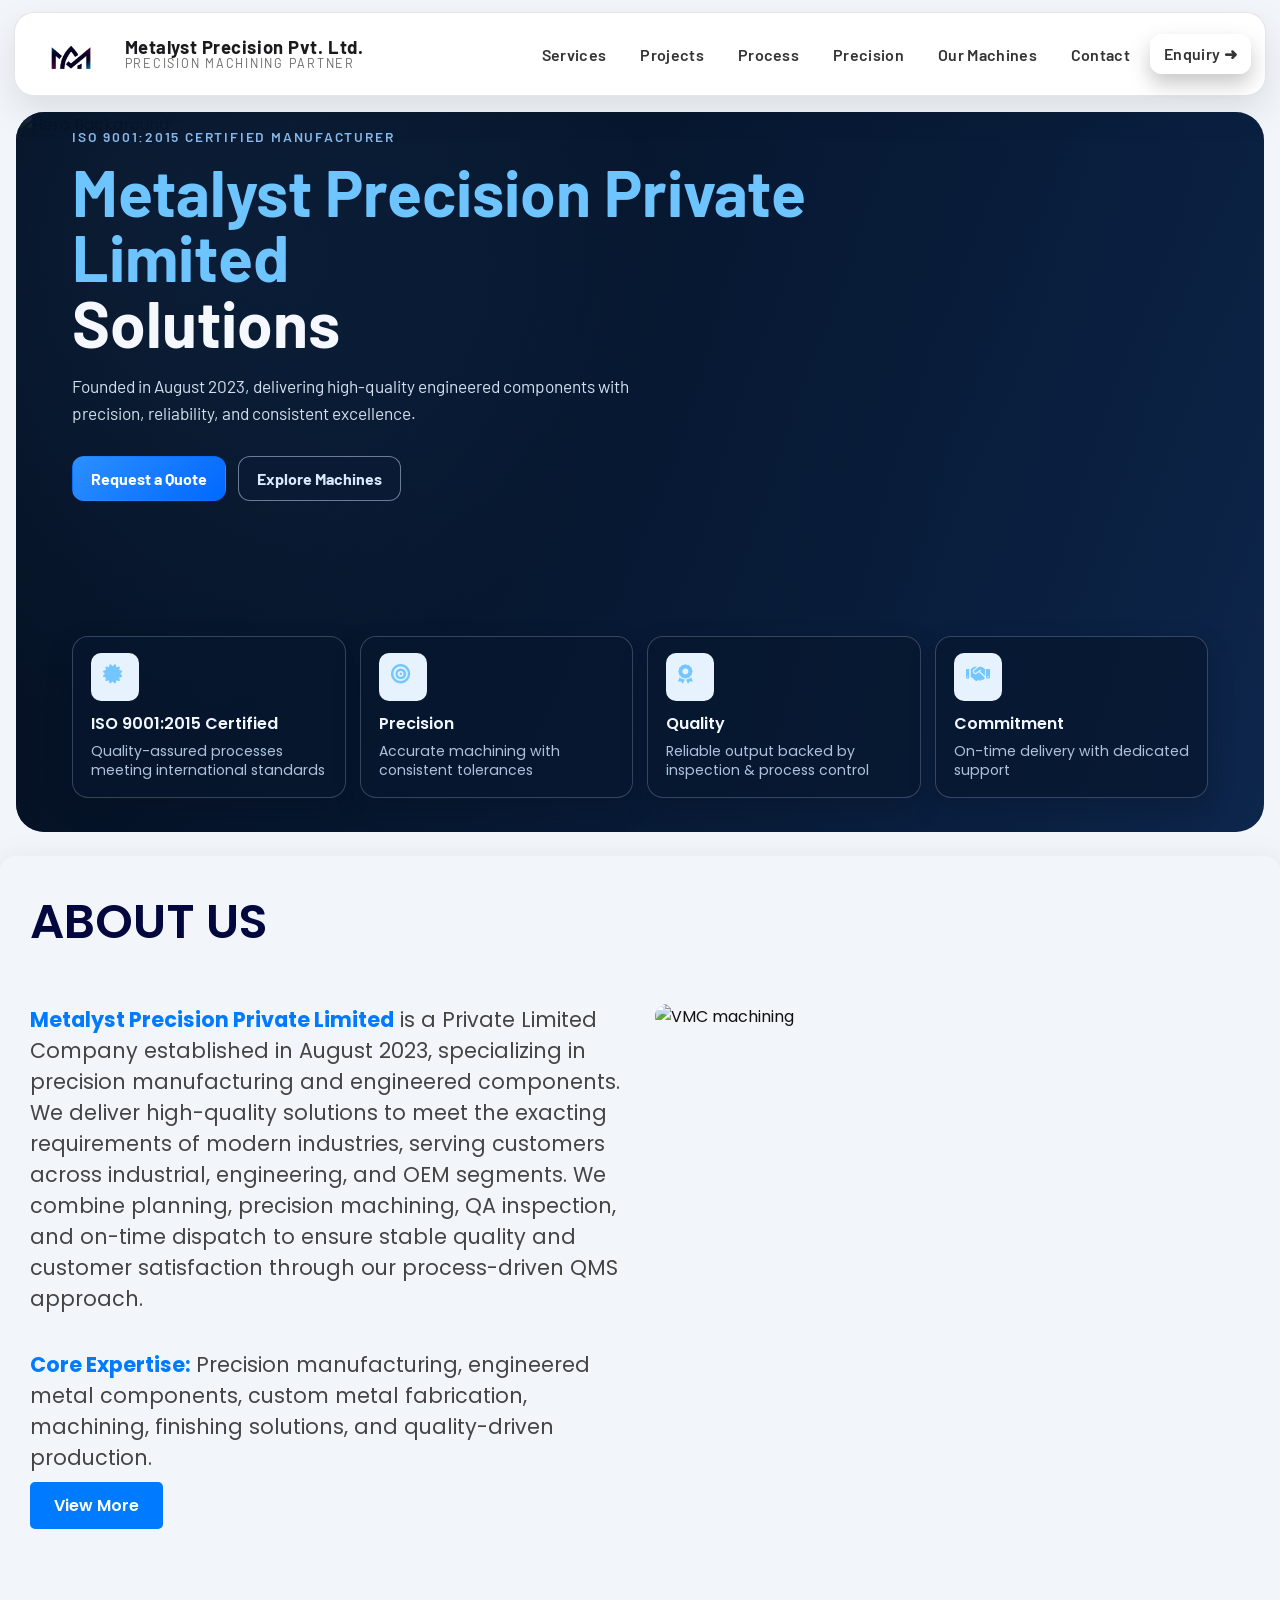
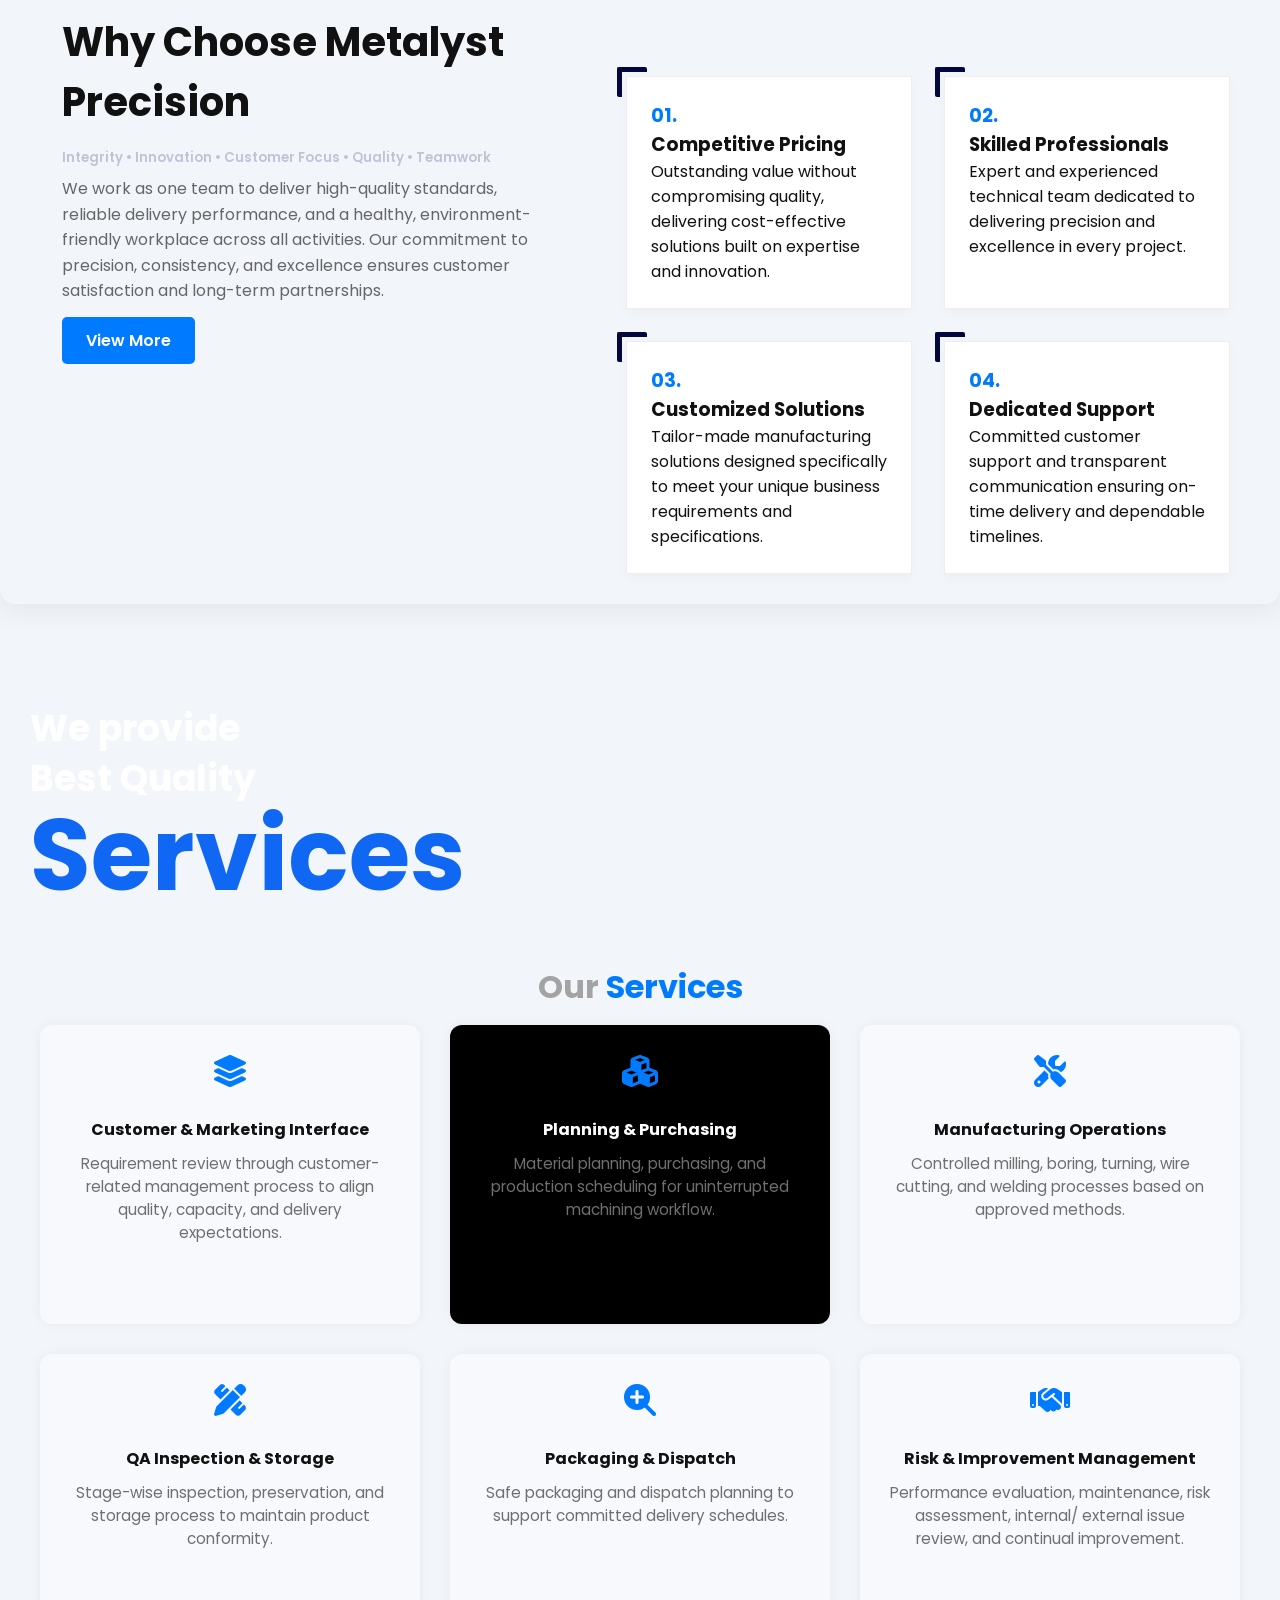
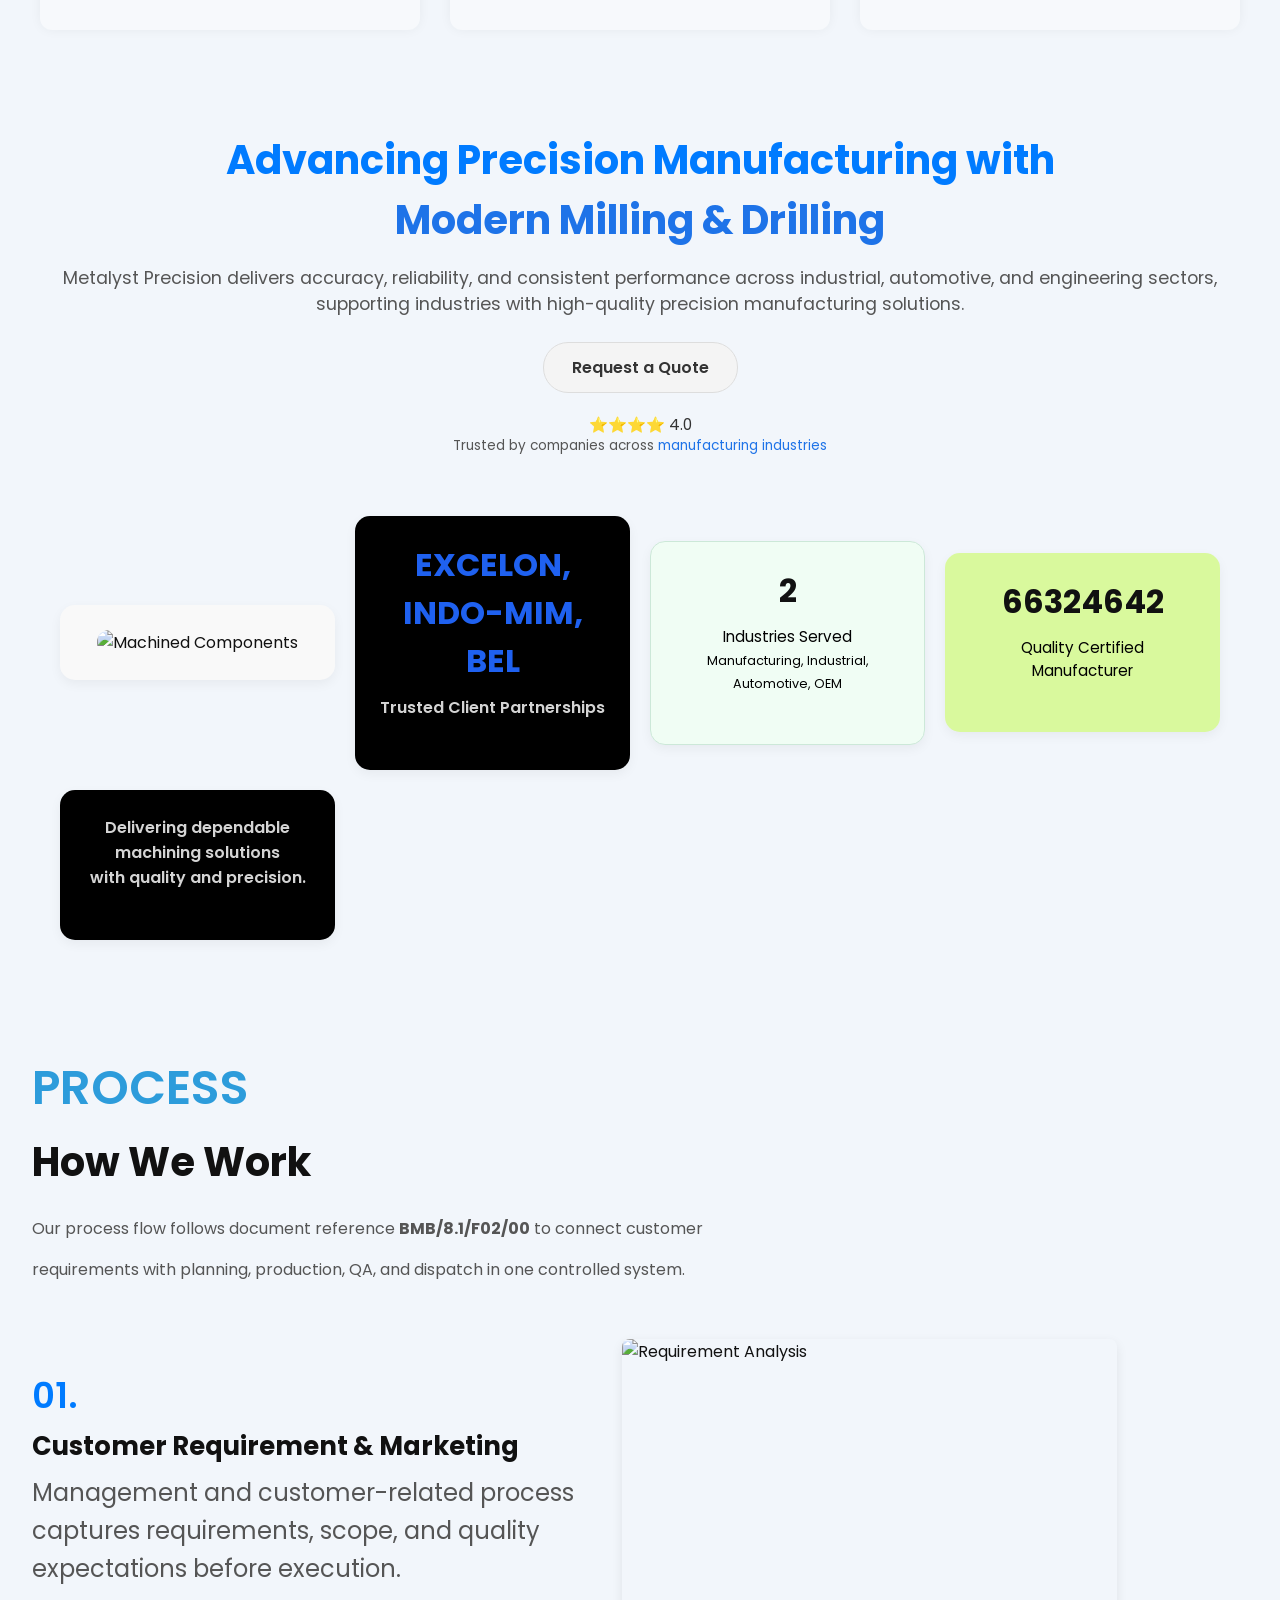
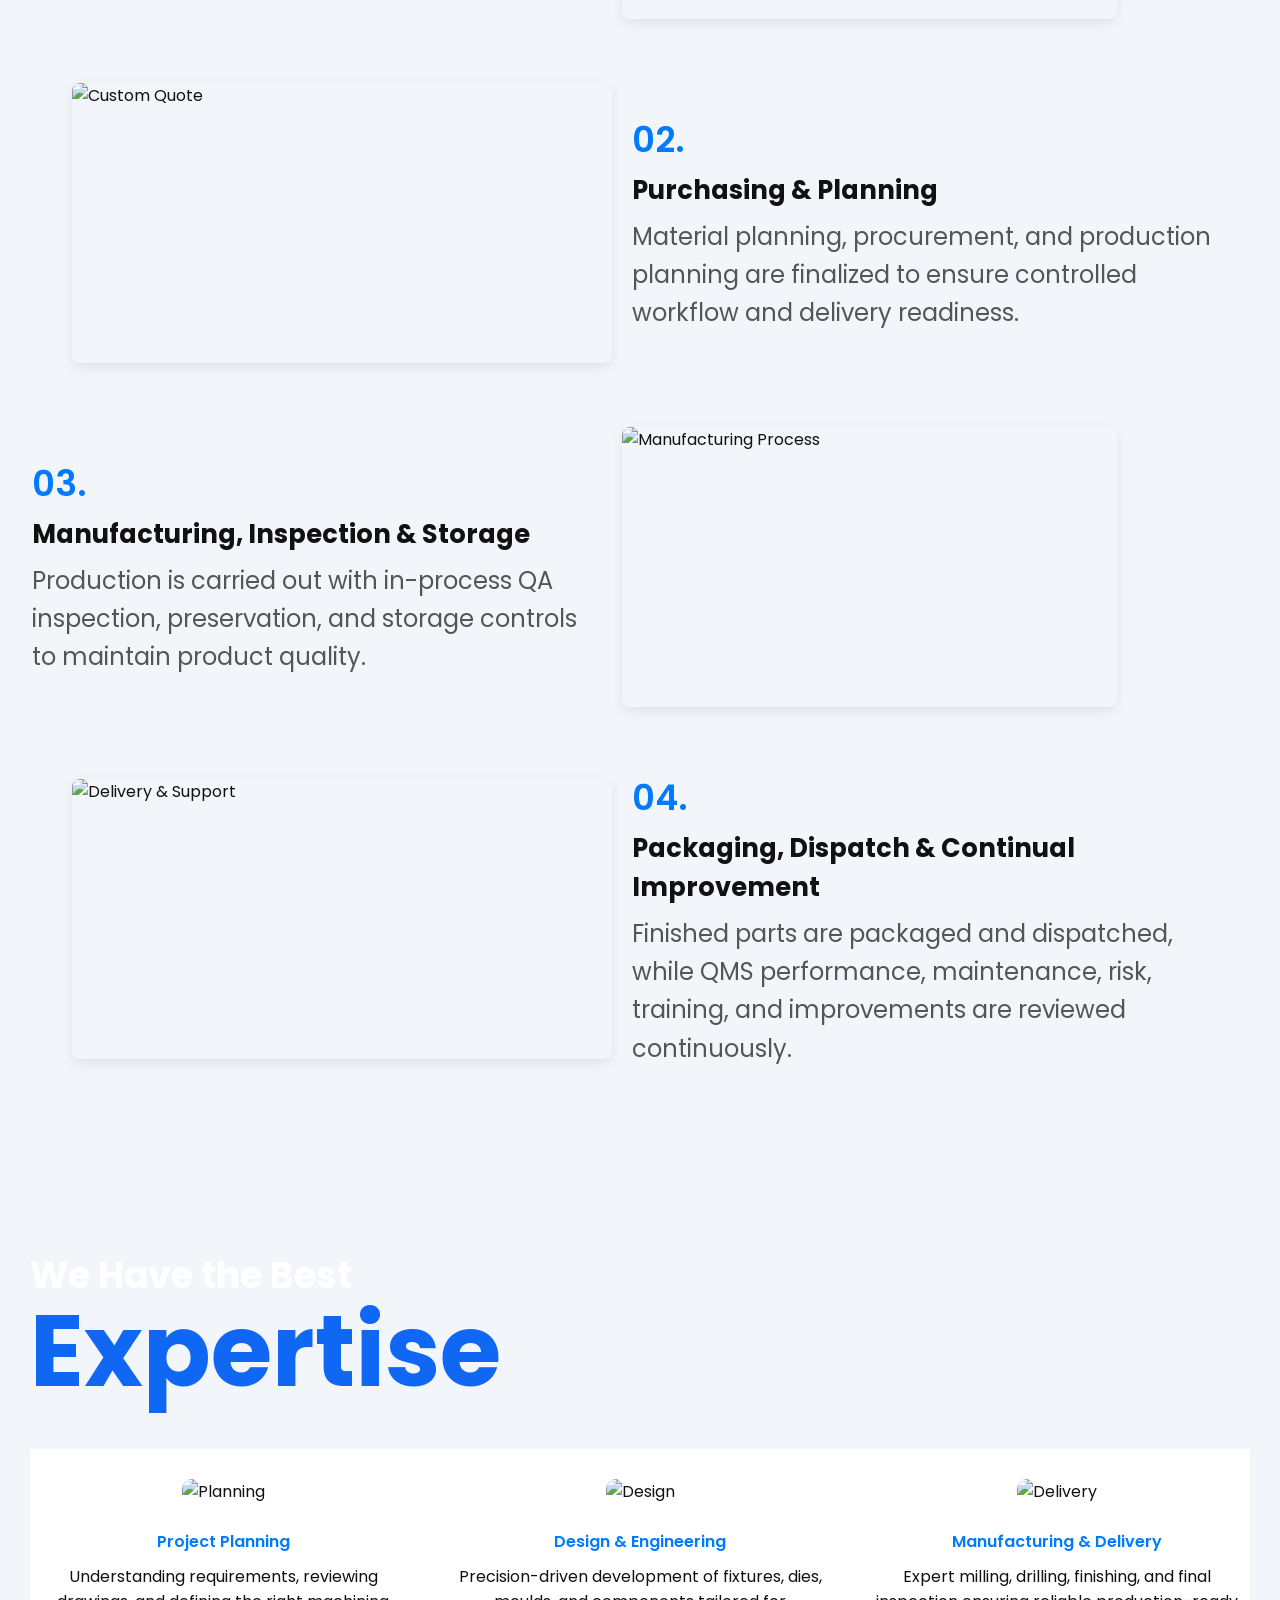
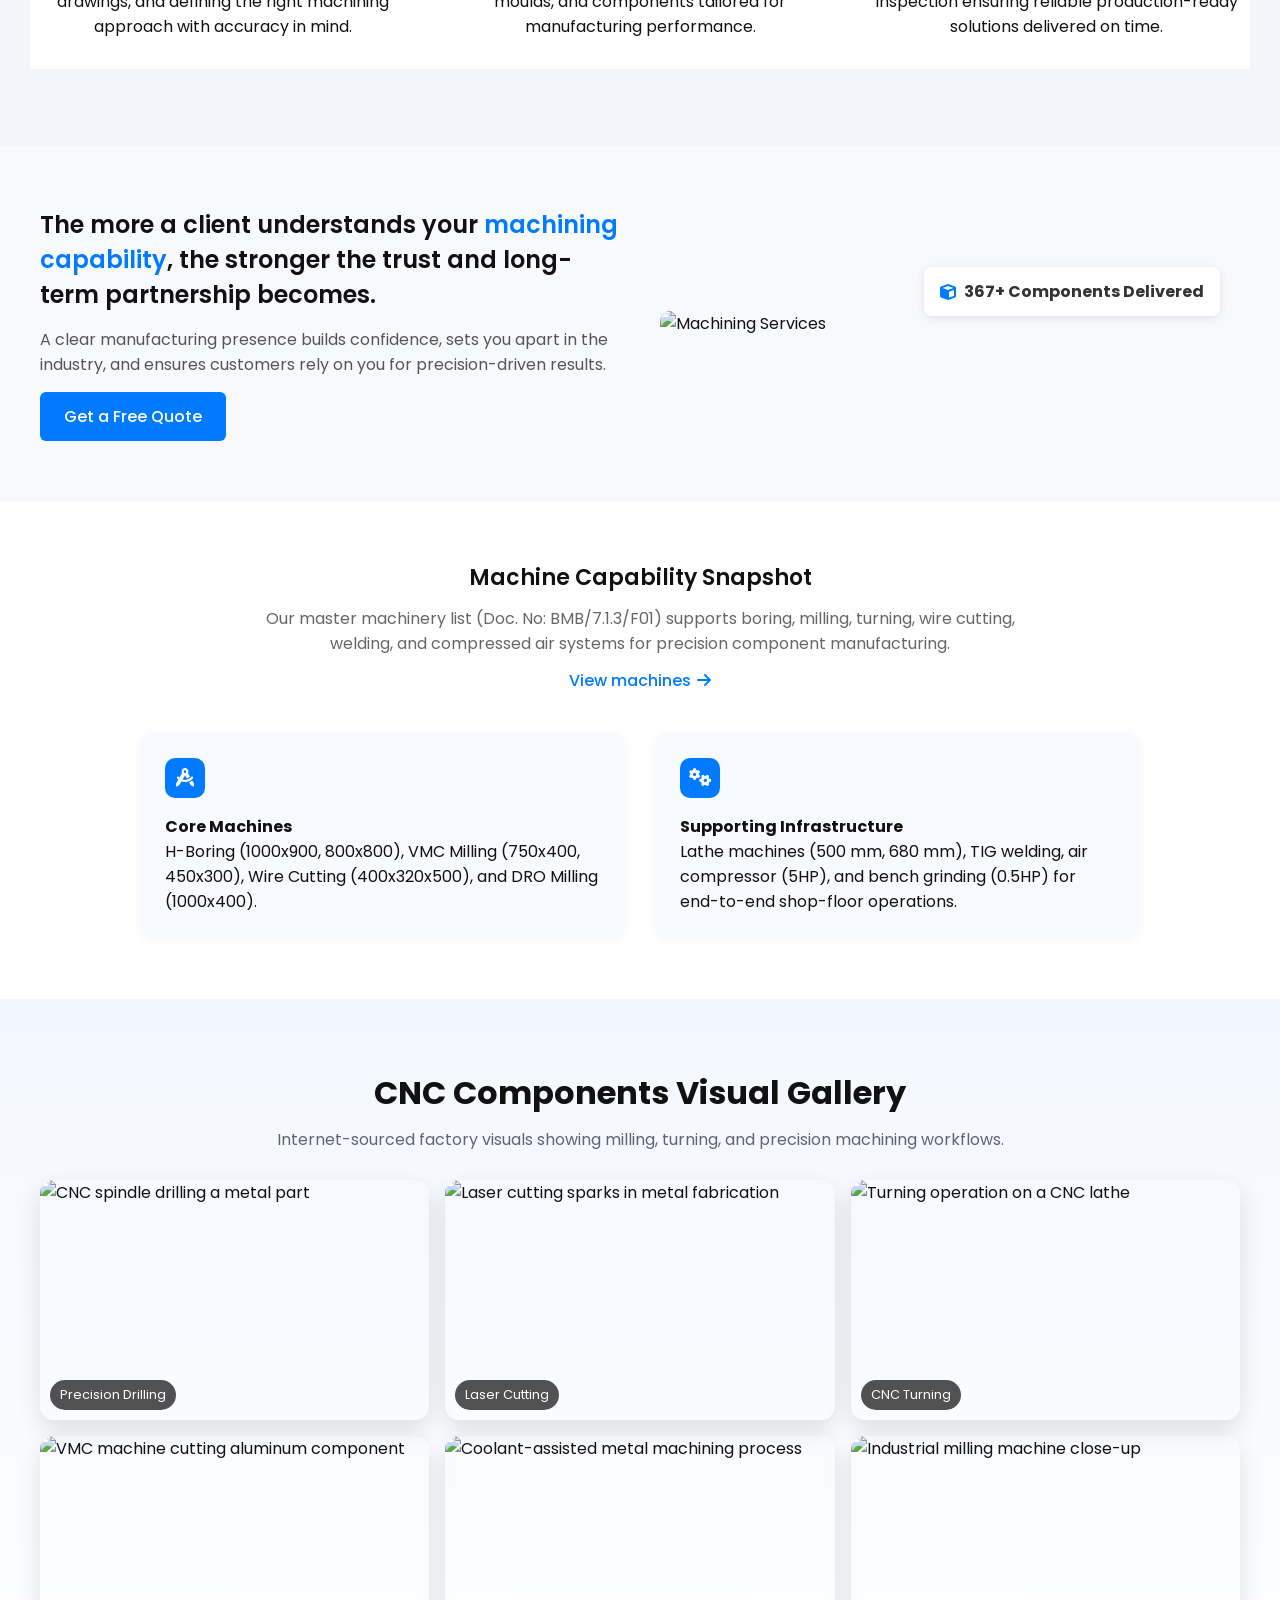
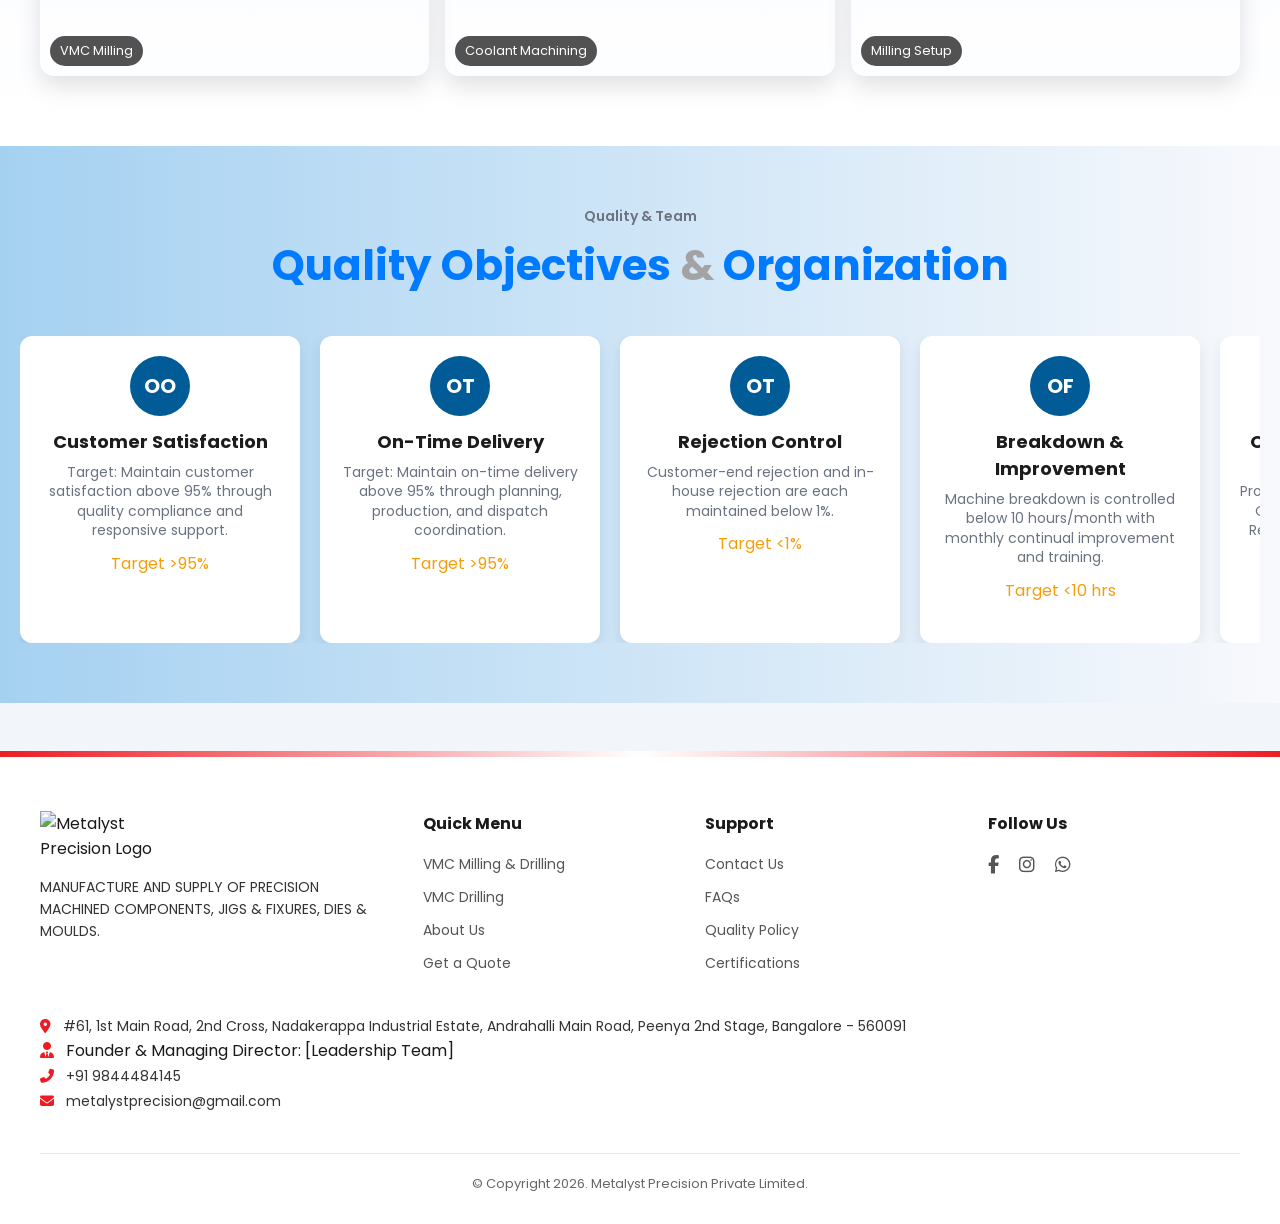
==== index.html @ 4f57fc8d "modify the pecision" ====
<!doctype html>
<html lang="en">
  <head>
    <meta charset="UTF-8" />
    <meta name="viewport" content="width=device-width, initial-scale=1.0" />
    <title>Metalyst Precision Private Limited</title>
    <link rel="icon" href="img/logo.png" />

    <link rel="stylesheet" href="style.css" />
    <link
      href="https://fonts.googleapis.com/css2?family=Inter:wght@400;600;700&display=swap"
      rel="stylesheet"
    />
    <link
      href="https://fonts.googleapis.com/css2?family=Barlow:wght@400;500;600&display=swap"
      rel="stylesheet"
    />
    <link
      href="https://fonts.googleapis.com/css2?family=Poppins:wght@300;400;500;600;700&display=swap"
      rel="stylesheet"
    />

    <link
      rel="stylesheet"
      href="https://cdnjs.cloudflare.com/ajax/libs/font-awesome/6.5.0/css/all.min.css"
    />

    <style>
      .service-hero-content h2 span.letter,
      .service-hero-content h1 span.letter {
        opacity: 0;
        transform: translateY(-30px);
        animation: fadeInUp 0.6s ease-out forwards;
        display: inline-block;
      }

      @keyframes fadeInUp {
        from {
          opacity: 0;
          transform: translateY(-30px);
        }
        to {
          opacity: 1;
          transform: translateY(0);
        }
      }

      .service-hero {
        background-image: url("https://images.unsplash.com/photo-1711418235334-8895331a6cf9?auto=format&fit=crop&w=1800&q=80");
        background-size: cover;

        object-fit: contain;
        background-position: center;
        padding: 100px 30px;
        padding-bottom: 30px;
        position: relative;
        overflow: hidden;
        color: #ffffff;
        text-align: left;
      }

      .service-hero-content {
        max-width: 700px;
        position: relative;
        z-index: 2;
      }

      .service-hero-content h2 {
        font-size: 36px;
        font-weight: 300;
        line-height: 1.4;
      }

      .service-hero-content h2 span {
        font-weight: 700;
        color: #ffffff;
      }

      .bg-text {
        font-size: 100px;
        font-weight: 700;
        margin: 0;
        line-height: 1;
        bottom: 30px;
        left: 30px;
        color: #0f67f4;
      }
      @media (max-width: 446px) {
        .service-hero-content h2 {
          font-size: 28px;
        }
        .bg-text {
          font-size: 60px;
        }
      }

      /* Service Section */
      .services {
        padding: 20px 0;
        text-align: center;
        font-family: "Poppins", Arial, sans-serif;
      }

      .section-title {
        font-size: 42px;
        margin-bottom: 40px;
      }

      .section-title span {
        color: #007bff;
      }

      .service-grid {
        display: flex;
        flex-wrap: wrap;
        gap: 30px;
        justify-content: center;
      }

      .service-box {
        background: #f7f9fc;
        padding: 30px;
        border-radius: 12px;
        box-shadow: 0 0 12px rgba(0, 0, 0, 0.05);
        flex: 1 1 280px;
        transition: 0.3s;
        cursor: pointer;
      }

      .service-box i {
        color: #007bff;
        margin-bottom: 15px;
      }

      .service-box h4 {
        margin: 15px 0 10px;
      }
      .service-box p {
        font-size: 0.95rem;
        color: #6f6f6f;
      }

      .service-box.active,
      .service-box:hover {
        background: black;
        color: #ffffff;
      }
      .service-box:hover p {
        color: #bdbdbd;
      }

      .service-box.active i,
      .service-box:hover i {
        color: #007bff;
      }

      /* Hero Section */
      .hero2 {
        text-align: center;
        padding: 80px 20px;
        max-width: 1200px;
        margin: auto;
        font-family: "poppins", sans-serif;
      }

      .hero2 h1 {
        font-size: 2.5rem;
        font-weight: 700;
        margin-bottom: 15px;
      }

      .hero2 .highlight2 {
        color: #1e73e8;
      }

      .hero2 p {
        font-size: 1.1rem;
        color: #555;
        margin-bottom: 25px;
      }

      /* Buttons */
      .buttons2 {
        display: flex;
        justify-content: center;
        gap: 15px;
        margin-bottom: 20px;
      }

      .btn2 {
        text-decoration: none;
        padding: 12px 28px;
        border-radius: 25px;
        font-size: 1rem;
        font-weight: 600;
        transition: 0.3s;
      }

      .btn2.primary2 {
        background: #1e73e8;
        color: #fff;
      }

      .btn2.primary2:hover {
        background: #125bb5;
      }

      .btn2.secondary2 {
        background: #f4f4f4;
        color: #333;
        border: 1px solid #ddd;
      }

      .btn2.secondary2:hover {
        background: #e6e6e6;
      }

      /* Rating */
      .rating2 {
        margin-top: 10px;
        font-size: 0.95rem;
        color: #333;
      }

      .rating2 p {
        font-size: 0.85rem;
        color: #555;
      }

      .rating2 a {
        color: #1e73e8;
        text-decoration: none;
      }

      /* Stats Section */
      .hero-stats2 {
        margin-top: 60px;
        display: grid;
        grid-template-columns: repeat(auto-fit, minmax(220px, 1fr));
        gap: 20px;
        font-family: "poppins", sans-serif;
        justify-content: center;
        text-align: center;
        align-items: center;
      }

      .stat2 {
        background: #f9f9f9;
        border-radius: 15px;
        padding: 25px;
        text-align: center;
        box-shadow: 0 4px 12px rgba(0, 0, 0, 0.05);
      }

      .stat2 img {
        width: 100%;
        border-radius: 12px;
      }

      .stat2 h2 {
        font-size: 2rem;
        color: #111;
        margin-bottom: 10px;
      }

      .stat2 p {
        font-size: 0.95rem;
        color: #000000;
      }

      /* Color Variations */
      .stat2.blue2 {
        background: #000000;
        color: #ffffff;
        font-size: 2rem;
      }

      .stat2.blue2 p {
        color: #d4d4d4;
        font-size: 1rem;
        font-weight: 600;
      }

      .stat2.blue2 h2 {
        color: #1f61f0;
        font-size: 2rem;
      }

      .stat2.green2 {
        background: #f0fdf4;
        color: #111;
        border: 1px solid #cce8d8;
      }

      .stat2.lightgreen2 {
        background: #d9f99d;
        color: #111;
      }

      .cnc-gallery-section {
        padding: 70px 20px;
        background: linear-gradient(180deg, #f3f7ff 0%, #ffffff 100%);
      }

      .cnc-gallery-wrap {
        max-width: 1200px;
        margin: 0 auto;
      }

      .cnc-gallery-head {
        text-align: center;
        margin-bottom: 28px;
        font-family: "Poppins", sans-serif;
      }

      .cnc-gallery-head h3 {
        font-size: 2rem;
        color: #111;
        margin: 0 0 10px;
      }

      .cnc-gallery-head p {
        margin: 0;
        color: #5f6470;
        font-size: 1rem;
      }

      .cnc-gallery-grid {
        display: grid;
        grid-template-columns: repeat(3, minmax(0, 1fr));
        gap: 16px;
      }

      .cnc-gallery-card {
        margin: 0;
        border-radius: 14px;
        overflow: hidden;
        position: relative;
        box-shadow: 0 10px 24px rgba(0, 0, 0, 0.12);
      }

      .cnc-gallery-card img {
        width: 100%;
        height: 240px;
        display: block;
        object-fit: cover;
        transition: transform 0.45s ease;
      }

      .cnc-gallery-card:hover img {
        transform: scale(1.06);
      }

      .cnc-gallery-tag {
        position: absolute;
        left: 10px;
        bottom: 10px;
        background: rgba(0, 0, 0, 0.68);
        color: #fff;
        border-radius: 999px;
        padding: 6px 10px;
        font-size: 0.8rem;
        font-family: "Poppins", sans-serif;
      }

      @media (max-width: 980px) {
        .cnc-gallery-grid {
          grid-template-columns: repeat(2, minmax(0, 1fr));
        }
      }

      @media (max-width: 560px) {
        .cnc-gallery-grid {
          grid-template-columns: 1fr;
        }

        .cnc-gallery-card img {
          height: 210px;
        }
      }
    </style>
  </head>
  <body>
    <!-- Navbar -->
    <header class="navbar">
      <div class="logo">
        <img src="img/logo-metalyst.png" alt="Metalyst Precision logo" />
        <div class="brand-copy">
          <span class="brand-name">Metalyst Precision Pvt. Ltd.</span>
          <span class="brand-sub">Precision Machining Partner</span>
        </div>
      </div>

      <button class="menu-toggle" aria-label="Toggle menu">
        <i class="fas fa-bars"></i>
      </button>

      <nav class="nav-links">
        <a href="#service">Services</a>
        <a href="#project">Projects</a>
        <a href="#process">Process</a>
        <a href="precision.html">Precision</a>
        <a href="machine.html">Our Machines</a>

        <a href="contact.html">Contact</a>
        <a
          href="https://wa.me/919844484145?text=Hi%20Metalyst%20Precision%20Private%20Limited!%20I%20am%20interested%20in%20your%20precision%20machining%20solutions.%20Please%20share%20more%20details."
          class="btn-yellow"
          >Enquiry ➜</a
        >
      </nav>
    </header>

    <!-- Hero Section -->
    <section class="hero">
      <!-- Hero Background Image -->
      <img
        class="bgimg"
        src="https://images.unsplash.com/photo-1711418235334-8895331a6cf9?auto=format&fit=crop&w=2200&q=80"
        alt="Hero Background"
      />

      <div class="hero-content">
        <div class="hero-left">
          <p class="hero-kicker">ISO 9001:2015 Certified Manufacturer</p>
          <h1>
            <span>Metalyst Precision Private Limited</span><br />Solutions
          </h1>

          <p class="tagline">
            Founded in August 2023, delivering high-quality engineered
            components with precision, reliability, and consistent excellence.
          </p>

          <div class="hero-cta-row">
            <a href="contact.html" class="hero-btn primary">Request a Quote</a>
            <a href="ourmachine.html" class="hero-btn secondary"
              >Explore Machines</a
            >
          </div>
        </div>

        <!-- Hero Machine Image -->
        <div class="hero-image"></div>
      </div>

      <!-- Feature Cards -->
      <div class="herofeatures">
        <!-- Feature 1 -->
        <div class="herofeature-card review">
          <i class="fa-solid fa-certificate icon"></i>
          <p>ISO 9001:2015 Certified</p>
          <small
            >Quality-assured processes meeting international standards</small
          >
        </div>

        <!-- Feature 2 -->
        <div class="herofeature-card battery">
          <i class="fa-solid fa-bullseye icon"></i>
          <p>Precision</p>
          <small>Accurate machining with consistent tolerances</small>
        </div>

        <!-- Feature 3 -->
        <div class="herofeature-card battery">
          <i class="fa-solid fa-award icon"></i>
          <p>Quality</p>
          <small>Reliable output backed by inspection & process control</small>
        </div>

        <!-- Feature 4 -->
        <div class="herofeature-card battery">
          <i class="fa-solid fa-handshake icon"></i>
          <p>Commitment</p>
          <small>On-time delivery with dedicated support</small>
        </div>
      </div>
    </section>

    <section class="about-section" id="about">
      <h1 class="about-animated-text">
        <span>A</span><span>B</span><span>O</span><span>U</span><span>T</span>
        <span>US</span>
      </h1>

      <div class="intro">
        <p>
          <strong>Metalyst Precision Private Limited</strong> is a Private
          Limited Company established in August 2023, specializing in precision
          manufacturing and engineered components. We deliver high-quality
          solutions to meet the exacting requirements of modern industries,
          serving customers across industrial, engineering, and OEM segments. We
          combine planning, precision machining, QA inspection, and on-time
          dispatch to ensure stable quality and customer satisfaction through
          our process-driven QMS approach.
        </p>
        <p style="margin-top: 15px">
          <strong>Core Expertise:</strong> Precision manufacturing, engineered
          metal components, custom metal fabrication, machining, finishing
          solutions, and quality-driven production.
        </p>
        <div>
          <a href="#services" class="btn">View More</a>
        </div>
      </div>

      <div class="about-images">
        <img
          src="https://images.unsplash.com/photo-1740209475472-aa7d280f7452?auto=format&fit=crop&w=1600&q=80"
          alt="VMC machining"
        />
      </div>

      <div class="abtwhy-container">
        <div class="abtleft-content">
          <h2 class="main-title">Why Choose Metalyst Precision</h2>
          <h5 class="subtitle">
            Integrity • Innovation • Customer Focus • Quality • Teamwork
          </h5>
          <p class="description">
            We work as one team to deliver high-quality standards, reliable
            delivery performance, and a healthy, environment-friendly workplace
            across all activities. Our commitment to precision, consistency, and
            excellence ensures customer satisfaction and long-term partnerships.
          </p>
          <a href="#services" class="btn">View More</a>
        </div>

        <div class="abtright-content">
          <div class="abtfeature-box">
            <div class="number">01.</div>
            <h3>Competitive Pricing</h3>
            <p>
              Outstanding value without compromising quality, delivering
              cost-effective solutions built on expertise and innovation.
            </p>
          </div>

          <div class="abtfeature-box">
            <div class="number">02.</div>
            <h3>Skilled Professionals</h3>
            <p>
              Expert and experienced technical team dedicated to delivering
              precision and excellence in every project.
            </p>
          </div>
          <div class="abtfeature-box">
            <div class="number">03.</div>
            <h3>Customized Solutions</h3>
            <p>
              Tailor-made manufacturing solutions designed specifically to meet
              your unique business requirements and specifications.
            </p>
          </div>

          <div class="abtfeature-box">
            <div class="number">04.</div>
            <h3>Dedicated Support</h3>
            <p>
              Committed customer support and transparent communication ensuring
              on-time delivery and dependable timelines.
            </p>
          </div>
        </div>
      </div>
    </section>

    <section class="service-hero" id="services">
      <div class="service-hero-content">
        <h2>We provide <br /><span>Best Quality</span></h2>
        <h1 class="bg-text">Services</h1>
      </div>
    </section>

    <!-- Service Offerings -->
    <section class="services" id="service">
      <div class="service-container">
        <h2 class="section-title">Our <span>Services</span></h2>

        <div class="service-grid">
          <!-- Service 1 -->
          <div class="service-box">
            <i class="fas fa-layer-group fa-2x"></i>
            <h4>Customer & Marketing Interface</h4>
            <p>
              Requirement review through customer-related management process to
              align quality, capacity, and delivery expectations.
            </p>
          </div>

          <!-- Service 2 -->
          <div class="service-box active">
            <i class="fas fa-cubes fa-2x"></i>
            <h4>Planning & Purchasing</h4>
            <p>
              Material planning, purchasing, and production scheduling for
              uninterrupted machining workflow.
            </p>
          </div>

          <!-- Service 3 -->
          <div class="service-box">
            <i class="fas fa-tools fa-2x"></i>
            <h4>Manufacturing Operations</h4>
            <p>
              Controlled milling, boring, turning, wire cutting, and welding
              processes based on approved methods.
            </p>
          </div>

          <!-- Service 4 -->
          <div class="service-box">
            <i class="fas fa-pencil-ruler fa-2x"></i>
            <h4>QA Inspection & Storage</h4>
            <p>
              Stage-wise inspection, preservation, and storage process to
              maintain product conformity.
            </p>
          </div>

          <!-- Service 5 -->
          <div class="service-box">
            <i class="fas fa-search-plus fa-2x"></i>
            <h4>Packaging & Dispatch</h4>
            <p>
              Safe packaging and dispatch planning to support committed delivery
              schedules.
            </p>
          </div>

          <!-- Service 6 -->
          <div class="service-box">
            <i class="fas fa-handshake fa-2x"></i>
            <h4>Risk & Improvement Management</h4>
            <p>
              Performance evaluation, maintenance, risk assessment, internal/
              external issue review, and continual improvement.
            </p>
          </div>
        </div>
      </div>
    </section>

    <section class="hero2" id="project">
      <div class="hero-content2">
        <h1>
          Advancing Precision Manufacturing with <br />
          <span class="highlight2">Modern Milling & Drilling</span>
        </h1>

        <p>
          Metalyst Precision delivers accuracy, reliability, and consistent
          performance across industrial, automotive, and engineering sectors,
          supporting industries with high-quality precision manufacturing
          solutions.
        </p>

        <div class="buttons2">
          <a href="contact.html" class="btn2 secondary2">Request a Quote</a>
        </div>

        <div class="rating2">
          ⭐⭐⭐⭐ <span>4.0</span>
          <p>
            Trusted by companies across
            <a href="#clients">manufacturing industries</a>
          </p>
        </div>
      </div>

      <div class="hero-stats2">
        <!-- Image Stat -->
        <div class="stat2">
          <img
            src="https://images.unsplash.com/photo-1666618090858-fbcee636bd3e?auto=format&fit=crop&w=1600&q=80"
            alt="Machined Components"
          />
        </div>

        <!-- Clients -->
        <div class="stat2 blue2">
          <h2>EXCELON, INDO-MIM, BEL</h2>
          <p>Trusted Client Partnerships</p>
        </div>

        <!-- Industries -->
        <div class="stat2 green2">
          <h2>4+</h2>
          <p>
            Industries Served <br />
            <small>Manufacturing, Industrial, Automotive, OEM</small>
          </p>
        </div>

        <!-- Certifications -->
        <div class="stat2 lightgreen2">
          <h2>ISO 9001:2015</h2>
          <p>Quality Certified Manufacturer</p>
        </div>

        <!-- Statement Box -->
        <div class="stat2 blue2">
          <p>
            Delivering dependable machining solutions <br />
            with quality and precision.
          </p>
        </div>
      </div>
    </section>

    <section class="process-section" id="process">
      <div class="process-container">
        <h5 class="sub-heading">Process</h5>
        <h2 class="main-heading">How We Work</h2>
        <p class="process-intro">
          Our process flow follows document reference
          <strong>BMB/8.1/F02/00</strong> to connect customer requirements with
          planning, production, QA, and dispatch in one controlled system.
        </p>

        <div class="timeline">
          <!-- Step 1 -->
          <div class="timeline-block-left">
            <div class="timeline-content">
              <span class="step-number">01.</span>
              <h3>Customer Requirement & Marketing</h3>
              <p>
                Management and customer-related process captures requirements,
                scope, and quality expectations before execution.
              </p>
            </div>
            <div class="timeline-img">
              <img
                src="https://images.unsplash.com/photo-1598302936625-6075fbd98dd7?auto=format&fit=crop&w=1400&q=80"
                alt="Requirement Analysis"
              />
            </div>
          </div>

          <!-- Step 2 -->
          <div class="timeline-block">
            <div class="timeline-content">
              <span class="step-number">02.</span>
              <h3>Purchasing & Planning</h3>
              <p>
                Material planning, procurement, and production planning are
                finalized to ensure controlled workflow and delivery readiness.
              </p>
            </div>
            <div class="timeline-img">
              <img
                src="https://images.unsplash.com/photo-1669154772564-71034c803b53?auto=format&fit=crop&w=1400&q=80"
                alt="Custom Quote"
              />
            </div>
          </div>

          <!-- Step 3 -->
          <div class="timeline-block-left">
            <div class="timeline-content">
              <span class="step-number">03.</span>
              <h3>Manufacturing, Inspection & Storage</h3>
              <p>
                Production is carried out with in-process QA inspection,
                preservation, and storage controls to maintain product quality.
              </p>
            </div>
            <div class="timeline-img">
              <img
                src="https://images.unsplash.com/photo-1652888510609-ed2d2ad64d6b?auto=format&fit=crop&w=1400&q=80"
                alt="Manufacturing Process"
              />
            </div>
          </div>

          <!-- Step 4 -->
          <div class="timeline-block">
            <div class="timeline-content">
              <span class="step-number">04.</span>
              <h3>Packaging, Dispatch & Continual Improvement</h3>
              <p>
                Finished parts are packaged and dispatched, while QMS
                performance, maintenance, risk, training, and improvements are
                reviewed continuously.
              </p>
            </div>
            <div class="timeline-img">
              <img
                src="https://images.unsplash.com/photo-1682332215908-aa44cdaad6ca?auto=format&fit=crop&w=1400&q=80"
                alt="Delivery & Support"
              />
            </div>
          </div>
        </div>
      </div>
    </section>

    <section class="service-hero" id="services">
      <div class="service-hero-content">
        <h2><br /><span>We Have the Best</span></h2>
        <h1 class="bg-text">Expertise</h1>
      </div>

      <section class="expertise">
        <div class="expert-container">
          <div class="expertise-grid">
            <!-- Box 1 -->
            <div class="expert-box">
              <img
                src="https://images.unsplash.com/photo-1734888369502-3e01d4c0a46e?auto=format&fit=crop&w=1400&q=80"
                alt="Planning"
              />
              <h4>Project Planning</h4>
              <p>
                Understanding requirements, reviewing drawings, and defining the
                right machining approach with accuracy in mind.
              </p>
            </div>

            <!-- Box 2 -->
            <div class="expert-box">
              <img
                src="https://images.unsplash.com/photo-1648815546030-6a5792d4fa38?auto=format&fit=crop&w=1400&q=80"
                alt="Design"
              />
              <h4>Design & Engineering</h4>
              <p>
                Precision-driven development of fixtures, dies, moulds, and
                components tailored for manufacturing performance.
              </p>
            </div>

            <!-- Box 3 -->
            <div class="expert-box">
              <img
                src="https://images.unsplash.com/photo-1687957500545-3ab8c773e7bf?auto=format&fit=crop&w=1400&q=80"
                alt="Delivery"
              />
              <h4>Manufacturing & Delivery</h4>
              <p>
                Expert milling, drilling, finishing, and final inspection
                ensuring reliable production-ready solutions delivered on time.
              </p>
            </div>
          </div>
        </div>
      </section>
    </section>

    <section class="cnc-awareness-section">
      <div class="awareness-container">
        <div class="awareness-text">
          <h2>
            The more a client understands your
            <span class="highlight">machining capability</span>, the stronger
            the trust and long-term partnership becomes.
          </h2>

          <p>
            A clear manufacturing presence builds confidence, sets you apart in
            the industry, and ensures customers rely on you for precision-driven
            results.
          </p>

          <a
            href="https://wa.me/919844484145?text=Hello%20Metalyst%20Precision%20Private%20Limited%2C%20I%20am%20interested%20in%20your%20machining%20services."
            class="btn-primary"
          >
            Get a Free Quote
          </a>
        </div>

        <div class="awareness-image">
          <img
            src="https://images.unsplash.com/photo-1648815546048-6da4f0083a6d?auto=format&fit=crop&w=1400&q=80"
            alt="Machining Services"
          />

          <div class="counter-box">
            <i class="fas fa-cube"></i>
            <span><strong>367+</strong> Components Delivered</span>
          </div>
        </div>
      </div>
    </section>

    <section class="cnc-services-section">
      <div class="services-header">
        <h3>Machine Capability Snapshot</h3>

        <p>
          Our master machinery list (Doc. No: BMB/7.1.3/F01) supports boring,
          milling, turning, wire cutting, welding, and compressed air systems
          for precision component manufacturing.
        </p>

        <a href="ourmachine.html" class="learn-more">
          View machines <i class="fas fa-arrow-right"></i>
        </a>
      </div>

      <div class="services-grid">
        <!-- Card 1 -->
        <div class="service-card">
          <div class="icon-box"><i class="fas fa-drafting-compass"></i></div>
          <h4>Core Machines</h4>
          <p>
            H-Boring (1000x900, 800x800), VMC Milling (750x400, 450x300), Wire
            Cutting (400x320x500), and DRO Milling (1000x400).
          </p>
        </div>

        <!-- Card 2 -->
        <div class="service-card">
          <div class="icon-box"><i class="fas fa-cogs"></i></div>
          <h4>Supporting Infrastructure</h4>
          <p>
            Lathe machines (500 mm, 680 mm), TIG welding, air compressor (5HP),
            and bench grinding (0.5HP) for end-to-end shop-floor operations.
          </p>
        </div>
      </div>
    </section>

    <section class="cnc-gallery-section" id="cnc-gallery">
      <div class="cnc-gallery-wrap">
        <div class="cnc-gallery-head">
          <h3>CNC Components Visual Gallery</h3>
          <p>
            Internet-sourced factory visuals showing milling, turning, and
            precision machining workflows.
          </p>
        </div>

        <div class="cnc-gallery-grid">
          <figure class="cnc-gallery-card">
            <img
              src="https://images.unsplash.com/photo-1713371398485-7bde1bde9def?auto=format&fit=crop&w=1200&q=80"
              alt="CNC spindle drilling a metal part"
              loading="lazy"
            />
            <figcaption class="cnc-gallery-tag">Precision Drilling</figcaption>
          </figure>

          <figure class="cnc-gallery-card">
            <img
              src="https://images.unsplash.com/photo-1711418235334-8895331a6cf9?auto=format&fit=crop&w=1200&q=80"
              alt="Laser cutting sparks in metal fabrication"
              loading="lazy"
            />
            <figcaption class="cnc-gallery-tag">Laser Cutting</figcaption>
          </figure>

          <figure class="cnc-gallery-card">
            <img
              src="https://images.unsplash.com/photo-1666618090858-fbcee636bd3e?auto=format&fit=crop&w=1200&q=80"
              alt="Turning operation on a CNC lathe"
              loading="lazy"
            />
            <figcaption class="cnc-gallery-tag">CNC Turning</figcaption>
          </figure>

          <figure class="cnc-gallery-card">
            <img
              src="https://images.unsplash.com/photo-1740209475472-aa7d280f7452?auto=format&fit=crop&w=1200&q=80"
              alt="VMC machine cutting aluminum component"
              loading="lazy"
            />
            <figcaption class="cnc-gallery-tag">VMC Milling</figcaption>
          </figure>

          <figure class="cnc-gallery-card">
            <img
              src="https://images.unsplash.com/photo-1652888510609-ed2d2ad64d6b?auto=format&fit=crop&w=1200&q=80"
              alt="Coolant-assisted metal machining process"
              loading="lazy"
            />
            <figcaption class="cnc-gallery-tag">Coolant Machining</figcaption>
          </figure>

          <figure class="cnc-gallery-card">
            <img
              src="https://images.unsplash.com/photo-1648897884576-a709a346491f?auto=format&fit=crop&w=1200&q=80"
              alt="Industrial milling machine close-up"
              loading="lazy"
            />
            <figcaption class="cnc-gallery-tag">Milling Setup</figcaption>
          </figure>
        </div>
      </div>
    </section>

    <section class="testimonial-section">
      <p class="section-label">Quality & Team</p>
      <h2 class="section-title">
        <span class="highlight-blue">Quality Objectives</span> &
        <span class="highlight-blue">Organization</span>
      </h2>

      <div class="testimonial-slider">
        <div class="testimonial-track">
          <div class="testimonial-card">
            <div class="avatar" data-name="Objective One"></div>
            <h4>Customer Satisfaction</h4>
            <p>
              Target: Maintain customer satisfaction above 95% through quality
              compliance and responsive support.
            </p>
            <div class="stars">Target >95%</div>
          </div>

          <div class="testimonial-card">
            <div class="avatar" data-name="Objective Two"></div>
            <h4>On-Time Delivery</h4>
            <p>
              Target: Maintain on-time delivery above 95% through planning,
              production, and dispatch coordination.
            </p>
            <div class="stars">Target >95%</div>
          </div>

          <div class="testimonial-card">
            <div class="avatar" data-name="Objective Three"></div>
            <h4>Rejection Control</h4>
            <p>
              Customer-end rejection and in-house rejection are each maintained
              below 1%.
            </p>
            <div class="stars">Target &lt;1%</div>
          </div>

          <div class="testimonial-card">
            <div class="avatar" data-name="Objective Four"></div>
            <h4>Breakdown & Improvement</h4>
            <p>
              Machine breakdown is controlled below 10 hours/month with monthly
              continual improvement and training.
            </p>
            <div class="stars">Target &lt;10 hrs</div>
          </div>

          <div class="testimonial-card">
            <div class="avatar" data-name="Org Structure"></div>
            <h4>Organization Structure</h4>
            <p>
              Proprietor: Mr. Sunil Sandeep. Production Manager: Mr. Siddaraju.
              Quality Incharge: Mr. Girinatha Reddy. HR/Admin/Accounts: Ms.
              Siddaraju. Team includes operators and helpers.
            </p>
            <div class="stars">Doc: BMB/5.3/ORG/F01</div>
          </div>

          <!-- Duplicate cards for loop -->

          <div class="testimonial-card">
            <div class="avatar" data-name="Quality Policy"></div>
            <h4>Quality Policy</h4>
            <p>
              We are committed to ultimate customer satisfaction by
              manufacturing and supplying machined components with high quality
              standards and on-time delivery.
            </p>
            <div class="stars">BMB/5.2/F01/00</div>
          </div>

          <div class="testimonial-card">
            <div class="avatar" data-name="Safe Workplace"></div>
            <h4>Team Work Environment</h4>
            <p>
              We provide an environment-friendly and healthy work atmosphere in
              all activities and operate as one team.
            </p>
            <div class="stars">Policy Commitment</div>
          </div>

          <div class="testimonial-card">
            <div class="avatar" data-name="Objective Six"></div>
            <h4>Monthly Implementation</h4>
            <p>
              Continual improvements are implemented monthly once, and training
              is provided monthly once.
            </p>
            <div class="stars">BMB/6.2/F01/00</div>
          </div>

          <div class="testimonial-card">
            <div class="avatar" data-name="Process Control"></div>
            <h4>QMS Process Control</h4>
            <p>
              Performance evaluation, risk management, and maintenance are
              integrated with production, QA, and dispatch processes.
            </p>
            <div class="stars">BMB/8.1/F02/00</div>
          </div>

          <div class="testimonial-card">
            <div class="avatar" data-name="New Product"></div>
            <h4>Development Readiness</h4>
            <p>
              New product development is supported through internal and external
              issue review, risk assessment, and resource training.
            </p>
            <div class="stars">Continuous Development</div>
          </div>

          <!-- Duplicate for smooth scroll -->
          <div class="testimonial-card">
            <div class="avatar" data-name="Authorized Docs"></div>
            <h4>Documented & Approved</h4>
            <p>
              All quality policy, objectives, process flow, and organization
              details are controlled and authorized through documented QMS
              references.
            </p>
            <div class="stars">ISO Aligned</div>
          </div>

          <div class="testimonial-card">
            <div class="avatar" data-name="Customer First"></div>
            <h4>Customer First Approach</h4>
            <p>
              Every process step is aligned to customer requirements and
              customer satisfaction from enquiry to final dispatch.
            </p>
            <div class="stars">Core Commitment</div>
          </div>
        </div>
      </div>
    </section>

    <!-- footer -->
    <footer class="footer">
      <div class="footer-container">
        <!-- Left Column -->
        <div class="footer-brand">
          <img src="img/logo.png" alt="Metalyst Precision Logo" class="logo" />
          <p>
            MANUFACTURE AND SUPPLY OF PRECISION MACHINED COMPONENTS, JIGS &
            FIXURES, DIES & MOULDS.
          </p>
        </div>

        <!-- Quick Menu -->
        <div class="footer-links">
          <h4>Quick Menu</h4>
          <ul>
            <li><a href="ourmachine.html">VMC Milling & Drilling</a></li>
            <li><a href="#service">VMC Drilling</a></li>
            <li><a href="index.html">About Us</a></li>
            <li><a href="contact.html">Get a Quote</a></li>
          </ul>
        </div>

        <!-- Support -->
        <div class="footer-links">
          <h4>Support</h4>
          <ul>
            <li><a href="contact.html">Contact Us</a></li>
            <li><a href="contact.html">FAQs</a></li>
            <li><a href="contact.html">Quality Policy</a></li>
            <li><a href="contact.html">Certifications</a></li>
          </ul>
        </div>

        <!-- Social -->
        <div class="footer-social">
          <h4>Follow Us</h4>
          <div class="social-icons">
            <a href="#" title="Facebook" target="_blank" rel="noopener">
              <i class="fab fa-facebook-f"></i>
            </a>
            <a href="#" title="Instagram" target="_blank" rel="noopener">
              <i class="fab fa-instagram"></i>
            </a>
            <a
              href="https://wa.me/919844484145?text=Hello%20Metalyst%20Precision%20Private%20Limited%2C%20I%20am%20interested%20in%20your%20precision%20machining%20solutions."
              target="_blank"
              rel="noopener"
              title="WhatsApp"
            >
              <i class="fab fa-whatsapp"></i>
            </a>
          </div>
        </div>

        <!-- Contact Details -->
        <div class="footer-contact">
          <p>
            <a
              href="https://maps.app.goo.gl/YwzaSE9wYyrj9JaE9?g_st=iw"
              target="_blank"
              rel="noopener"
            >
              <i class="fas fa-map-marker-alt"></i>
              #61, 1st Main Road, 2nd Cross, Nadakerappa Industrial Estate,
              Andrahalli Main Road, Peenya 2nd Stage, Bangalore - 560091
            </a>
          </p>

          <p>
            <i class="fas fa-user-tie"></i> Founder & Managing Director:
            [Leadership Team]
          </p>

          <p>
            <a href="tel:+919844484145">
              <i class="fas fa-phone-alt"></i> +91 9844484145
            </a>
          </p>

          <p>
            <a
              href="https://mail.google.com/mail/?view=cm&fs=1&to=metalystprecision@gmail.com"
              target="_blank"
              rel="noopener"
            >
              <i class="fas fa-envelope"></i> metalystprecision@gmail.com
            </a>
          </p>
        </div>
      </div>

      <div class="footer-bottom">
        <p>© Copyright 2026. Metalyst Precision Private Limited.</p>
      </div>
    </footer>

    <script>
      document.addEventListener("DOMContentLoaded", function () {
        const menuToggle = document.querySelector(".menu-toggle");
        const navLinks = document.querySelector(".nav-links");
        if (menuToggle && navLinks) {
          menuToggle.addEventListener("click", function () {
            navLinks.classList.toggle("active");
          });
        }
      });
    </script>

    <script>
      /* Generate initials for avatars */
      document.addEventListener("DOMContentLoaded", () => {
        document.querySelectorAll(".avatar[data-name]").forEach((el) => {
          const name = el.getAttribute("data-name").trim().split(" ");
          const initials =
            name.length > 1
              ? name[0][0] + name[name.length - 1][0]
              : name[0][0];
          el.textContent = initials.toUpperCase();
        });
      });
    </script>

    <script>
      // Hero slide animation disabled - title and content remain static

      // add 'nav-loaded' to body so desktop nav fade-in/stagger runs
      document.addEventListener("DOMContentLoaded", function () {
        // small delay for smoother effect
        setTimeout(function () {
          document.body.classList.add("nav-loaded");
        }, 80);
      });

      // Fade-up animation for trusted section
      document.addEventListener("DOMContentLoaded", function () {
        const trustedSection = document.querySelector(".trusted");
        if (!trustedSection) return;
        trustedSection.style.opacity = 0;
        trustedSection.style.transform = "translateY(32px)";
        const observer = new IntersectionObserver(
          function (entries) {
            if (entries[0].isIntersecting) {
              trustedSection.style.animation =
                "fadeUp 0.8s cubic-bezier(.2,.9,.2,1) forwards";
              trustedSection.style.animationDelay = "0.2s";
              observer.disconnect();
            }
          },
          { threshold: 0.3 },
        );
        observer.observe(trustedSection);
      });

      // Fade-up animation for hero2 section
      document.addEventListener("DOMContentLoaded", function () {
        const hero2Section = document.querySelector(".hero2");
        if (!hero2Section) return;
        hero2Section.style.opacity = 0;
        hero2Section.style.transform = "translateY(32px)";
        const observer = new IntersectionObserver(
          function (entries) {
            if (entries[0].isIntersecting) {
              hero2Section.style.animation =
                "fadeUp 0.8s cubic-bezier(.2,.9,.2,1) forwards";
              hero2Section.style.animationDelay = "0.2s";
              observer.disconnect();
            }
          },
          { threshold: 0.3 },
        );
        observer.observe(hero2Section);
      });

      // Fade-up animation for expertise section
      document.addEventListener("DOMContentLoaded", function () {
        const expertiseSection = document.querySelector(".expertise");
        if (!expertiseSection) return;
        expertiseSection.style.opacity = 0;
        expertiseSection.style.transform = "translateY(32px)";
        const observer = new IntersectionObserver(
          function (entries) {
            if (entries[0].isIntersecting) {
              expertiseSection.style.animation =
                "fadeUp 0.8s cubic-bezier(.2,.9,.2,1) forwards";
              expertiseSection.style.animationDelay = "0.2s";
              observer.disconnect();
            }
          },
          { threshold: 0.3 },
        );
        observer.observe(expertiseSection);
      });

      // Fade-up animation for cnc-awareness-section
      document.addEventListener("DOMContentLoaded", function () {
        const awarenessSection = document.querySelector(
          ".cnc-awareness-section",
        );
        if (!awarenessSection) return;
        awarenessSection.style.opacity = 0;
        awarenessSection.style.transform = "translateY(32px)";
        const observer = new IntersectionObserver(
          function (entries) {
            if (entries[0].isIntersecting) {
              awarenessSection.style.animation =
                "fadeUp 0.8s cubic-bezier(.2,.9,.2,1) forwards";
              awarenessSection.style.animationDelay = "0.2s";
              observer.disconnect();
            }
          },
          { threshold: 0.3 },
        );
        observer.observe(awarenessSection);
      });

      // Fade-up animation for cnc-services-section
      document.addEventListener("DOMContentLoaded", function () {
        const cncServicesSection = document.querySelector(
          ".cnc-services-section",
        );
        if (!cncServicesSection) return;
        cncServicesSection.style.opacity = 0;
        cncServicesSection.style.transform = "translateY(32px)";
        const observer = new IntersectionObserver(
          function (entries) {
            if (entries[0].isIntersecting) {
              cncServicesSection.style.animation =
                "fadeUp 0.8s cubic-bezier(.2,.9,.2,1) forwards";
              cncServicesSection.style.animationDelay = "0.2s";
              observer.disconnect();
            }
          },
          { threshold: 0.3 },
        );
        observer.observe(cncServicesSection);
      });
    </script>

    <!-- heaing -->
    <script>
      document.addEventListener("DOMContentLoaded", function () {
        // Service Hero h2 animation
        const serviceHeroH2 = document.querySelector(
          ".service-hero-content h2",
        );
        if (serviceHeroH2) {
          // Split text into spans if not already done
          if (!serviceHeroH2.querySelector("span.letter")) {
            const html = serviceHeroH2.innerHTML;
            // Split by <br> and animate each line
            serviceHeroH2.innerHTML = "";
            html.split("<br>").forEach((line, lineIdx) => {
              if (lineIdx > 0)
                serviceHeroH2.appendChild(document.createElement("br"));
              line
                .replace(/<[^>]+>/g, "")
                .split("")
                .forEach((char, i) => {
                  const span = document.createElement("span");
                  span.className = "letter";
                  span.textContent = char === " " ? "\u00A0" : char;
                  serviceHeroH2.appendChild(span);
                });
            });
          }
          serviceHeroH2.querySelectorAll("span.letter").forEach((span) => {
            span.style.opacity = 0;
            span.style.transform = "translateY(-30px)";
            span.style.animation = "none";
          });
          const observerH2 = new IntersectionObserver(
            ([entry]) => {
              if (entry.isIntersecting) {
                serviceHeroH2
                  .querySelectorAll("span.letter")
                  .forEach((span, i) => {
                    span.style.animation = "fadeInUp 0.6s ease-out forwards";
                    span.style.animationDelay = i * 0.06 + "s";
                  });
              }
            },
            { threshold: 0.5 },
          );
          observerH2.observe(serviceHeroH2);
        }

        // Service Hero h1 animation
        const serviceHeroH1 = document.querySelector(
          ".service-hero-content h1",
        );
        if (serviceHeroH1) {
          if (!serviceHeroH1.querySelector("span.letter")) {
            const text = serviceHeroH1.textContent;
            serviceHeroH1.innerHTML = "";
            text.split("").forEach((char) => {
              const span = document.createElement("span");
              span.className = "letter";
              span.textContent = char === " " ? "\u00A0" : char;
              serviceHeroH1.appendChild(span);
            });
          }
          serviceHeroH1.querySelectorAll("span.letter").forEach((span) => {
            span.style.opacity = 0;
            span.style.transform = "translateY(-30px)";
            span.style.animation = "none";
          });
          const observerH1 = new IntersectionObserver(
            ([entry]) => {
              if (entry.isIntersecting) {
                serviceHeroH1
                  .querySelectorAll("span.letter")
                  .forEach((span, i) => {
                    span.style.animation = "fadeInUp 0.6s ease-out forwards";
                    span.style.animationDelay = i * 0.06 + "s";
                  });
              }
            },
            { threshold: 0.5 },
          );
          observerH1.observe(serviceHeroH1);
        }
      });

      // Count animation for hero-stats2 numbers
      document.addEventListener("DOMContentLoaded", function () {
        function animateCount(el, target, duration = 1900) {
          let start = 0;
          let startTime = null;
          target = parseInt(target, 10) || 0;
          function step(ts) {
            if (!startTime) startTime = ts;
            const progress = Math.min((ts - startTime) / duration, 1);
            el.textContent = Math.floor(progress * (target - start) + start);
            if (progress < 1) {
              requestAnimationFrame(step);
            } else {
              el.textContent = target;
            }
          }
          requestAnimationFrame(step);
        }

        // Animate all .stat2 h2 numbers when .hero-stats2 enters viewport
        const statsSection = document.querySelector(".hero-stats2");
        if (statsSection) {
          const observer = new IntersectionObserver(
            function (entries) {
              if (entries[0].isIntersecting) {
                statsSection
                  .querySelectorAll(".stat2 h2")
                  .forEach(function (h2) {
                    // extract digits only (handles "1950+" or "1,950+")
                    const target = h2.textContent.replace(/[^0-9]/g, "");
                    if (target) animateCount(h2, target);
                  });
                observer.disconnect();
              }
            },
            { threshold: 0.3 },
          );
          observer.observe(statsSection);
        }
      });
    </script>
  </body>
</html>
---- style.css ----
* {
  margin: 0;
  padding: 0;
  box-sizing: border-box;
}

:root {
  --primary: #1f1f23; /* Card Black */
  --secondary: #3a3a40; /* Card Gray */
  --accent-red: #ed1c24; /* Card Red */
  --accent-red-dark: #c8101a; /* Deep Red */
  --light-bg: #efeff1; /* Light Gray */
  --mid-bg: #d8d8dd; /* Mid Gray */
  --text-dark: #1a1a1d; /* Headings */
  --text-body: #3f3f45; /* Paragraphs */
  --nav-bg: linear-gradient(
    120deg,
    rgba(27, 27, 31, 0.97),
    rgba(53, 53, 58, 0.94)
  );
}

body {
  font-family: "Poppins", sans-serif;
  margin: 0;
  padding: 0;
  background: #f2f6fb;
  color: #333;
  margin-top: 112px;
}
html {
  scroll-behavior: smooth;
}

/* Modern Navbar */
.menu-toggle {
  display: none;
}

.navbar {
  position: fixed;
  top: 12px;
  left: 50%;
  transform: translateX(-50%);
  width: min(1260px, calc(100% - 28px));
  min-height: 84px;
  display: flex;
  align-items: center;
  justify-content: space-between;
  padding: 12px 14px;
  border-radius: 20px;
  border: 1px solid rgba(0, 0, 0, 0.1);
  background: #ffffff;
  -webkit-backdrop-filter: blur(14px);
  backdrop-filter: blur(14px);
  box-shadow: 0 14px 36px rgba(0, 0, 0, 0.1);
  z-index: 1000;
  font-family: "Barlow", sans-serif;
}

.navbar .logo {
  display: flex;
  align-items: center;
  gap: 12px;
  min-width: 0;
}

.logo img {
  height: 56px;
  width: auto;
}

.brand-copy {
  display: flex;
  flex-direction: column;
  line-height: 1.05;
  color: #1a1a1d;
}

.brand-name {
  font-weight: 700;
  font-size: 1.15rem;
  letter-spacing: 0.03em;
}

.brand-sub {
  font-size: 0.78rem;
  letter-spacing: 0.14em;
  color: #666666;
  text-transform: uppercase;
}

.nav-links {
  display: flex;
  align-items: center;
  gap: 6px;
}

.navbar .nav-links a {
  text-decoration: none;
  color: #333333;
  font-weight: 600;
  letter-spacing: 0.02em;
  padding: 10px 14px;
  border-radius: 12px;
  transition:
    background 0.25s ease,
    color 0.25s ease,
    transform 0.25s ease;
}

.navbar .nav-links a:hover {
  background: var(--accent-red);
  color: #ffffff;
  transform: translateY(-1px);
}

.navbar .nav-links a:focus-visible,
.menu-toggle:focus-visible,
.hero-btn:focus-visible {
  outline: 2px solid var(--accent-red);
  outline-offset: 2px;
}

.btn-yellow {
  background: linear-gradient(135deg, #ffffff, #ffffff);
  color: #ffffff;
  padding: 10px 18px;
  border-radius: 12px;
  text-decoration: none;
  font-weight: 700;
  box-shadow: 0 10px 20px rgba(97, 97, 97, 0.35);
}

.btn-yellow:hover {
  background: linear-gradient(135deg, #4a9fff, #0052cc);
  color: #ffffff;
}

/* Hero Section */
.hero {
  position: relative;
  margin: 0 16px 24px;
  min-height: 720px;
  padding: 16px 56px 34px;
  border-radius: 28px;
  overflow: hidden;
  display: flex;
  flex-direction: column;
  justify-content: space-between;
  isolation: isolate;
  background:
    radial-gradient(
      circle at 10% 15%,
      rgba(74, 144, 226, 0.32),
      transparent 40%
    ),
    linear-gradient(115deg, #06162e 0%, #0a2144 54%, #0f2b55 100%);
}

.hero::before {
  content: "";
  position: absolute;
  inset: 0;
  background: linear-gradient(
    105deg,
    rgba(4, 15, 31, 0.78) 0%,
    rgba(4, 15, 31, 0.48) 45%,
    rgba(4, 15, 31, 0.18) 100%
  );
  z-index: -1;
}

.bgimg {
  position: absolute;
  inset: 0;
  width: 100%;
  height: 100%;
  object-fit: contain;
  object-position: center right;
  opacity: 0.36;
  z-index: -2;
  filter: contrast(1.06) saturate(1.08);
}

.hero-content {
  display: flex;
  align-items: flex-start;
  justify-content: flex-start;
  position: relative;
  z-index: 2;
  max-width: 780px;
  font-family: "Barlow", sans-serif;
}

.hero-left {
  max-width: 780px;
}

.hero-kicker {
  margin-bottom: 14px;
  font-size: 0.86rem;
  letter-spacing: 0.13em;
  text-transform: uppercase;
  color: #89b9ea;
  font-weight: 600;
}

.hero-left h1 {
  font-size: clamp(2.2rem, 5vw, 4.7rem);
  font-weight: 700;
  line-height: 1.02;
  color: #f5f9ff;
  margin: 0;
}

.hero-left h1 span {
  color: #6ec4ff;
}

.hero-left .tagline {
  margin-top: 18px;
  font-size: 1.08rem;
  line-height: 1.6;
  color: #d3dfef;
  max-width: 62ch;
}

.hero-cta-row {
  display: flex;
  flex-wrap: wrap;
  gap: 12px;
  margin-top: 28px;
}

.hero-btn {
  display: inline-flex;
  align-items: center;
  justify-content: center;
  gap: 6px;
  font-family: "Barlow", sans-serif;
  font-weight: 700;
  padding: 12px 18px;
  border-radius: 12px;
  border: 1px solid transparent;
  transition:
    transform 0.25s ease,
    background 0.25s ease,
    color 0.25s ease;
}

.hero-btn.primary {
  background: linear-gradient(135deg, #2c8fff, #0068ff);
  color: #ffffff;
}

.hero-btn.primary:hover {
  transform: translateY(-1px);
  background: linear-gradient(135deg, #4fa1ff, #0f73ff);
}

.hero-btn.secondary {
  border-color: rgba(194, 216, 242, 0.52);
  color: #d9e9fb;
  background: rgba(13, 28, 54, 0.52);
}

.hero-btn.secondary:hover {
  transform: translateY(-1px);
  background: rgba(23, 45, 80, 0.72);
  color: #ffffff;
}

.hero-image {
  display: none;
}

/* Features */
.herofeatures {
  position: relative;
  z-index: 2;
  width: 100%;
  display: grid;
  grid-template-columns: repeat(4, minmax(0, 1fr));
  gap: 14px;
  margin-top: 44px;
}

.herofeature-card {
  background: rgba(7, 23, 46, 0.76);
  border: 1px solid rgba(196, 218, 244, 0.24);
  border-radius: 16px;
  padding: 16px 18px;
  min-width: 0;
  max-width: unset;
  text-align: left;
  box-shadow: 0 10px 24px rgba(6, 16, 32, 0.26);
}

.herofeature-card.review,
.herofeature-card.battery,
.herofeature-card.weather {
  background: rgba(7, 23, 46, 0.76);
}

.herofeature-card .icon {
  color: #73c6ff;
  font-size: 1.2rem;
  margin-bottom: 10px;
}

.herofeature-card p {
  margin: 0;
  color: #f2f7ff;
  font-weight: 600;
}

.herofeature-card small {
  display: block;
  margin-top: 6px;
  color: #aec2dc;
  font-size: 0.88rem;
  line-height: 1.4;
}

/* Responsive navbar and hero */
@media (max-width: 1080px) {
  .hero {
    padding: 136px 28px 28px;
    min-height: 650px;
  }

  .herofeatures {
    grid-template-columns: repeat(2, minmax(0, 1fr));
  }
}

@media (max-width: 980px) {
  body {
    margin-top: 98px;
  }

  .navbar {
    top: 8px;
    width: calc(100% - 18px);
    min-height: 76px;
    padding: 10px 12px;
    border-radius: 16px;
    align-items: center;
    background: #ffffff;
    box-shadow: 0 4px 12px rgba(0, 0, 0, 0.1);
  }

  .logo img {
    height: 50px;
  }

  .brand-sub {
    display: none;
  }

  .menu-toggle {
    display: inline-flex;
    align-items: center;
    justify-content: center;
    width: 42px;
    height: 42px;
    border-radius: 10px;
    border: 1px solid rgba(0, 0, 0, 0.1);
    background: #f5f5f5;
    color: #333333;
    font-size: 1.2rem;
    cursor: pointer;
  }

  .nav-links {
    display: none;
    position: absolute;
    top: calc(100% + 10px);
    left: 0;
    width: 100%;
    padding: 10px;
    border-radius: 14px;
    border: 1px solid rgba(0, 0, 0, 0.1);
    background: #ffffff;
    box-shadow: 0 4px 12px rgba(0, 0, 0, 0.15);
    flex-direction: column;
    align-items: stretch;
    gap: 6px;
  }

  .nav-links.active {
    display: flex;
  }

  .navbar .nav-links a {
    width: 100%;
    border-radius: 10px;
    padding: 12px 14px;
    color: #333333;
  }

  .navbar .nav-links a:hover,
  .navbar .nav-links a:active,
  .navbar .nav-links a:focus-visible {
    background: var(--accent-red);
    color: #ffffff;
  }

  .btn-yellow {
    width: 100%;
    margin-top: 6px;
    justify-content: center;
    text-align: center;
  }
}

@media (min-width: 981px) {
  .nav-links {
    display: flex !important;
    position: static;
    background: none;
    border: 0;
    box-shadow: none;
    flex-direction: row;
    width: auto;
    padding: 0;
  }

  .menu-toggle {
    display: none !important;
  }
}

@media (max-width: 700px) {
  .hero {
    margin: 0 10px 16px;
    padding: 122px 16px 20px;
    border-radius: 20px;
    min-height: auto;
  }

  .bgimg {
    object-position: center;
    opacity: 0.28;
  }

  .hero-content {
    max-width: 100%;
  }

  .hero-left h1 {
    font-size: clamp(1.9rem, 8vw, 2.8rem);
  }

  .hero-left .tagline {
    font-size: 0.97rem;
    line-height: 1.5;
  }

  .hero-kicker {
    font-size: 0.75rem;
  }

  .hero-cta-row {
    gap: 10px;
  }

  .hero-btn {
    width: 100%;
  }

  .herofeatures {
    grid-template-columns: 1fr;
    gap: 10px;
    margin-top: 24px;
  }
}

/* ...existing code... */

/* ...existing code... */

/* Hero slide animation disabled - content remains static */

/* ...existing code... */

a {
  text-decoration: none;
  color: inherit;
}

.intr {
  opacity: 0;
  transform: translateY(40px);
  animation: fadeInintro 1.5s cubic-bezier(0.4, 2, 0.3, 1) forwards;
  animation-delay: 3.2s;
}

@keyframes fadeInintro {
  from {
    opacity: 0;
    transform: translateY(40px);
  }
  to {
    opacity: 1;
    transform: translateY(0);
  }
}

.about-animated-text span {
  opacity: 0;
  transform: translateY(-30px);
  animation: fadeInUp 0.6s ease-out forwards;
  display: inline-block;
}

/* Staggered delays for each letter */
.about-animated-text span:nth-child(1) {
  animation-delay: 0s;
}
.about-animated-text span:nth-child(2) {
  animation-delay: 0.08s;
}
.about-animated-text span:nth-child(3) {
  animation-delay: 0.16s;
}
.about-animated-text span:nth-child(4) {
  animation-delay: 0.24s;
}
.about-animated-text span:nth-child(5) {
  animation-delay: 0.32s;
}
.about-animated-text span:nth-child(6) {
  animation-delay: 0.4s;
}
.about-animated-text span:nth-child(7) {
  animation-delay: 0.48s;
}
.about-animated-text span:nth-child(8) {
  animation-delay: 0.56s;
}
.about-animated-text span:nth-child(9) {
  animation-delay: 0.64s;
}

@keyframes fadeInUp {
  to {
    opacity: 1;
    transform: translateY(0);
  }
}

@keyframes fadeInUp {
  from {
    opacity: 0;
    transform: translateY(-30px);
  }
  to {
    opacity: 1;
    transform: translateY(0);
  }
}

.about-animated-text span,
.tiltle span {
  opacity: 0;
  transform: translateY(-30px);
  animation: fadeInUp 0.6s ease-out forwards;
  display: inline-block;
}
.top-bar {
  background: #fff;
  font-size: 12px;
  text-transform: uppercase;
  padding: 10px 20px;
  display: flex;
  justify-content: space-between;
  border-bottom: 1px solid #ddd;
  font-weight: 600;
}
.intro strong {
  color: #007bff;
  font-family: "Poppins", sans-serif;
}

.menu {
  cursor: pointer;
}

.about-section {
  background-image: url();
  padding: 30px 30px;
  max-width: 1400px;
  margin: auto;
  font-family: "Poppins", sans-serif;
  border-radius: 15px;
  box-shadow: 0 4px 32px rgba(0, 0, 0, 0.08);
  display: flex;
  flex-wrap: wrap;
  gap: 30px;
  align-items: flex-start;
}

.about-section h1 {
  flex-basis: 100%;
  margin: 0;
  margin-bottom: 1rem;
  font-size: 3rem;
  font-weight: 600;
  color: #02073d;
  font-family: "Poppins", sans-serif;
  order: 1;
}

.intro {
  display: flex;
  flex-direction: column;
  justify-content: flex-start;
  gap: 20px;
  flex: 1;
  min-width: 300px;
  order: 2;
}

.intro p {
  font-size: 1.3rem;
  color: #444;
  font-family: "Poppins", sans-serif;
  margin: 0;
}

.cta-button {
  background: #007bff;
  color: #fff;
  border: none;
  padding: 12px 24px;
  border-radius: 6px;
  font-weight: 600;
  cursor: pointer;
}

.about-images {
  display: flex;
  gap: 20px;
  flex: 1;
  min-width: 300px;
  order: 3;
  margin: 0;
}

.about-images img {
  flex: 1;
  border-radius: 12px;
  object-fit: contain;
  max-height: 300px;
  width: 100%;
}

.philosophy {
  font-size: 1.2rem;
  font-weight: 400;
  color: #333;
  margin-top: 30px;
  font-family: "Poppins", sans-serif;
  flex-basis: 100%;
  order: 4;
}

.highlight {
  color: #ffcc00;
  font-weight: 600;
  font-family: "Poppins", sans-serif;
}

@media (max-width: 700px) {
  .about-section {
    padding: 24px 6px;
    border-radius: 10px;
  }
  .about-section h1 {
    font-size: 2rem;
    text-align: center;
    margin-bottom: 16px;
  }
  .intro {
    flex-direction: column;
    align-items: stretch;
    gap: 14px;
    margin-bottom: 18px;
    text-align: start;
  }
  .intro p {
    font-size: 1.05rem;
    max-width: 100%;
    margin-bottom: 10px;
  }
  .cta-button {
    width: 100%;
    font-size: 1rem;
    padding: 10px 0;
    border-radius: 8px;
    margin: 0 auto 10px auto;
  }
  .about-images {
    flex-direction: column;
    gap: 10px;
    margin: 18px 0;
  }
  .about-images img {
    max-height: 180px;
    width: 100%;
    border-radius: 10px;
  }
  .philosophy {
    font-size: 1rem;
    margin-top: 18px;
    text-align: center;
    padding: 0 4px;
  }
}

.abtwhy-container {
  display: flex;
  flex-wrap: wrap;
  gap: 2rem;
  justify-content: space-between;
  max-width: 1200px;
  font-family: "poppins", sans-serif;
  flex-basis: 100%;
  order: 5;
}

.abtleft-content {
  flex: 1 1 40%;
  margin-left: 2rem;
  margin-right: 3rem;
}

.subtitle {
  color: #bfc3d7;
  font-weight: 600;
  margin-bottom: 0.5rem;
  font-family: "Poppins", sans-serif;
}

.main-title {
  margin-top: 4rem;

  font-size: 2.5rem;
  font-weight: 700;
  color: #111;
  margin-bottom: 1rem;
}

.description {
  color: #666;
  font-size: 1rem;
  line-height: 1.6;
  margin-bottom: 1.5rem;
}
.quick-facts {
  list-style: none;
  padding: 0;
  margin-bottom: 2rem;
}
.btn {
  background-color: #007bff;
  color: #fff;
  padding: 0.75rem 1.5rem;
  text-decoration: none;
  border-radius: 5px;
  font-weight: 600;
  font-family: "Poppins", sans-serif;
}

.abtright-content {
  flex: 1 1 50%;
  display: grid;
  grid-template-columns: repeat(auto-fit, minmax(250px, 1fr));
  gap: 2rem;
  margin-top: 8rem;
  font-family: "Poppins", sans-serif;
}

.abtfeature-box {
  position: relative;
  background: #fff;
  padding: 1.5rem;
  border: 1px solid #eee;
  box-shadow: 0 4px 10px rgba(0, 0, 0, 0.03);
}

.abtfeature-box::before {
  content: "";
  position: absolute;
  width: 25px;
  height: 25px;
  border-top: 5px solid #02073d;
  border-left: 5px solid #02073d;

  top: -10px;
  left: -10px;
  border-radius: 2px;
}

.abtfeature-box .number {
  color: #007bff;
  font-weight: 700;
  font-size: 1.2rem;
}

.feature-box h3 {
  font-size: 1.1rem;
  color: #111;
  margin: 0.5rem 0;
}

.feature-box p {
  font-size: 0.95rem;
  color: #555;
}

/* Responsive */
@media (max-width: 768px) {
  .why-choose-us .container {
    flex-direction: column;
  }

  .right-content {
    grid-template-columns: 1fr;
  }
}

.abtinfo-cards {
  opacity: 1;
  transform: translatey(40px);
  transition:
    opacity 0.9s cubic-bezier(0.4, 0, 0.2, 1),
    transform 0.9s cubic-bezier(0.4, 0, 0.2, 1);
}

.abtinfo-cards.fade-in-right {
  opacity: 1;
  transform: translateY(0);
}

.abtinfo-cards {
  display: grid;
  grid-template-columns: repeat(auto-fit, minmax(280px, 1fr));
  gap: 1.5rem;
  padding: 3rem 2rem;
  font-family: "Poppins", sans-serif;
}

.abtcard {
  background-color: #ffffff;
  color: #181818;
  padding: 2rem;
  border-radius: 6px;
  transition: transform 1.3s ease;
}

.abtcard:hover {
  transform: translateY(-5px);
}

.abtcard.orange-bg {
  background-color: #007bff;
  color: #fff;
  font-family: "Poppins", sans-serif;
}

.abtcard.grey {
  background: #f7f9fc;
  color: #181818;
  font-family: "Poppins", sans-serif;
}

.hero2 {
  text-align: center;
  padding: 80px 20px;
  max-width: 900px;
  margin: auto;
}

.hero2 h1 {
  color: #007bff;
  font-size: 2.8rem;
  font-weight: 700;
  margin-bottom: 15px;
}

/* Fade-up animation for hero2 section */
@keyframes fadeUp {
  from {
    opacity: 0;
    transform: translateY(32px);
  }
  to {
    opacity: 1;
    transform: translateY(0);
  }
}

.hero2 {
  opacity: 0;
  transform: translateY(32px);
  animation: none;
}

.hero2 p {
  color: #555;
  font-size: 1rem;
  margin-bottom: 40px;
}

/* Add this CSS to your style.css */
.video-section {
  padding: 40px 0;
  background: #f8f9fc;
}

.video-container {
  position: relative;
  width: 100%;
  max-width: 1200px;
  margin: 0 auto;
  border-radius: 16px;
  overflow: hidden;
}

.video-container video {
  width: 100%;
  height: auto;
  display: block;
  object-fit: cover;
}

.video-overlay {
  position: absolute;
  top: 0;
  left: 0;
  width: 100%;
  height: 100%;
  background: rgba(0, 0, 0, 0.4);
  display: flex;
  flex-direction: column;
  justify-content: center;
  align-items: center;
  text-align: center;
  color: white;
  padding: 20px;
}

.video-overlay h2 {
  font-size: 2.5rem;
  margin-bottom: 1rem;
  text-shadow: 2px 2px 4px rgba(0, 0, 0, 0.3);
}

.video-overlay p {
  font-size: 1.2rem;
  text-shadow: 1px 1px 2px rgba(0, 0, 0, 0.3);
}

.video-wrapper {
  background: url("img/2534.jpg") center/cover no-repeat;
  border-radius: 40px;
  width: 100%;
  max-width: 600px;
  margin: auto;
  height: 250px;
  display: flex;
  align-items: center;
  justify-content: center;
}

.play-btn {
  background: rgba(255, 255, 255, 0.9);
  border: none;
  font-size: 2rem;
  border-radius: 50%;
  width: 60px;
  height: 60px;
  cursor: pointer;
  box-shadow: 0 4px 10px rgba(0, 0, 0, 0.2);
}

/* Trusted Clients */

/* Fade-up animation for trusted section */
@keyframes fadeUp {
  from {
    opacity: 0;
    transform: translateY(32px);
  }
  to {
    opacity: 1;
    transform: translateY(0);
  }
}

.trusted {
  opacity: 0;
  transform: translateY(32px);
  animation: none;
}

.trusted {
  text-align: center;
  margin: 60px auto;
}

.trusted p {
  font-size: 1rem;
  color: #666;
  margin-bottom: 20px;
}

.trusted .logos {
  display: flex;
  justify-content: center;
  flex-wrap: wrap;
  gap: 40px;
}

.trusted .logos img {
  height: 40px;

  transition: 0.3s;
}

.trusted {
  padding: 50px 20px;
  text-align: center;
  background: #f9fafb;
  overflow: hidden;
}

.trusted-title {
  font-size: 22px;
  font-weight: 600;
  margin-bottom: 30px;
  color: #1c1c1c;
}

.logos-slider {
  position: relative;
  width: 100%;
  overflow: hidden;
}

.logos-track {
  display: flex;
  gap: 60px;
  width: max-content;
  animation: scrollLogos 25s linear infinite;
}

.logos-track img {
  max-height: 70px;
  object-fit: contain;

  transition: all 0.3s ease;
}

.logos-track img:hover {
  filter: grayscale(0%);
  opacity: 1;
  transform: scale(1.05);
}

/* Animation */
@keyframes scrollLogos {
  from {
    transform: translateX(0);
  }
  to {
    transform: translateX(-50%);
  }
}

/* Mobile */
@media (max-width: 600px) {
  .trusted-title {
    font-size: 18px;
    margin-bottom: 20px;
  }
  .logos-track {
    gap: 30px;
    animation-duration: 15s; /* Faster scroll on mobile */
  }
  .logos-track img {
    max-height: 50px;
  }
}

/* Services Section */
.services {
  text-align: center;
  padding: 60px 20px;
  max-width: 1200px;
  margin: auto;
}

.services h2 {
  font-size: 2rem;
  margin-bottom: 15px;
}

.services p {
  color: #555;
  margin-bottom: 50px;
}

.cards {
  display: grid;
  grid-template-columns: repeat(auto-fit, minmax(280px, 1fr));
  gap: 30px;
}

.card {
  background: #f7f9fc;
  border-radius: 15px;
  box-shadow: 0 4px 20px rgba(0, 0, 0, 0.08);
  padding: 20px;
  text-align: left;
  transition: transform 0.3s ease;
}

.card img {
  width: 100%;
  border-radius: 12px;
  margin-bottom: 15px;
}

.card h3 {
  color: #007bff;
  font-size: 1.25rem;
  margin-bottom: 10px;
}

.card p {
  color: #555;
  font-size: 0.95rem;
  margin-bottom: 15px;
}

.card a {
  text-decoration: none;
  color: #0077ff;
  font-weight: 500;
  transition: 0.3s;
}

.card a:hover {
  color: #0055cc;
}

.card:hover {
  transform: translateY(-5px);
}

/* prosess */

.process-section {
  background-image: url(/img/hero/img\ bg.png);
  padding: 1rem;
  padding-top: 1rem;
  font-family: "Poppins", Arial, sans-serif;
  margin: 1rem;
  justify-content: center;
  align-items: center;
  justify-items: center;
}

.process-container {
  max-width: 1200px;
  justify-content: center;
}

.sub-heading {
  color: #2d9cdb;
  font-weight: 600;
  text-transform: uppercase;
  margin-bottom: 0.5rem;
  font-size: 3rem;
}

.main-heading {
  font-size: 2.5rem;
  font-weight: 700;
  margin-bottom: 1rem;
}

.process-intro {
  color: #555;
  max-width: 700px;
  margin-bottom: 3rem;
  line-height: 2.6;
}

.timeline {
  position: relative;
  display: flex;
  flex-direction: column;
  gap: 4rem;
}

.timeline-block {
  display: flex;
  align-items: center;
  justify-content: space-between;
  flex-wrap: wrap;
  width: auto;
}

.timeline-block-left {
  display: flex;
  align-items: center;
  justify-content: space-between;
  flex-wrap: wrap;
  width: auto;
  max-width: 1100px;
}

.timeline-block:nth-child(even) {
  flex-direction: row-reverse;
}

.timeline-img,
.timeline-content {
  width: 50%;
  object-fit: contain;
}

.timeline-img {
  display: flex;
  align-items: stretch;
}

.timeline-img img {
  max-width: 90%;
  width: 100%;
  height: 280px;
  border-radius: 8px;
  box-shadow: 0 4px 12px rgba(0, 0, 0, 0.08);
  margin-left: 40px;
  object-fit: cover;
  object-position: center;
}
img .timeline-content {
  background: #ffffff;
  padding: 1.5rem;
  border-left: 4px solid #007bff;
  border-radius: 5px;
  box-shadow: 0 2px 10px rgba(0, 0, 0, 0.04);
  object-fit: contain;
}

.step-number {
  color: #007bff;
  font-size: 2.2rem;
  font-weight: 600;
  display: inline-block;
  margin-bottom: 0.3rem;
}

.timeline-content h3 {
  font-size: 1.6rem;
  font-weight: 700;
  color: #111;
  margin-bottom: 0.5rem;
}

.timeline-content p {
  font-size: 1.5rem;
  color: #555;
  line-height: 1.6;
}

/* Responsive */
@media (max-width: 700px) {
  .timeline {
    gap: 2rem;
  }
  .timeline-block,
  .timeline-block-left {
    flex-direction: column !important;
    flex-grow: 1;
    align-items: stretch;
    max-width: 100%;
    width: 100%;
    margin-bottom: 2rem;
    box-shadow: 0 2px 12px rgba(45, 156, 219, 0.06);
    border-radius: 10px;
    background: #fff;
    padding-left: 0rem 0.5rem;
  }
  .timeline-img,
  .timeline-content {
    width: 100% !important;
    margin: 0;
    padding: 0;
  }
  .timeline-img img {
    width: 100%;
    max-width: 100%;
    height: 220px;
    margin: 0 0 1rem 0;
    border-radius: 8px;
    object-fit: cover;
    object-position: center;
  }
  .timeline-content {
    border-left: none;
    border-top: 4px solid #007bff;
    border-radius: 0 0 8px 8px;
    box-shadow: none;
    padding: 1rem 0.5rem;
    background: #f9f9f9;
  }
  .step-number {
    font-size: 1.1rem;
    margin-bottom: 0.5rem;
  }
  .timeline-content h3 {
    font-size: 1.1rem;
    margin-bottom: 0.5rem;
  }
  .timeline-content p {
    font-size: 1rem;
    line-height: 1.6;
  }
}

/* expertice */
/* Fade-up animation for hero2 section */
@keyframes fadeUp {
  from {
    opacity: 0;
    transform: translateY(32px);
  }
  to {
    opacity: 1;
    transform: translateY(0);
  }
}

.expertice {
  opacity: 0;
  transform: translateY(32px);
  animation: none;
}

.expertise {
  padding: 30px 0;
  text-align: center;
  background: #fff;
  background-image: url(/img/hero/img\ bg.png);
  font-family: "Poppins", sans-serif;
  margin-top: 3rem;
  margin-bottom: 3rem;
}

.expertise-grid {
  display: flex;
  flex-wrap: wrap;
  gap: 30px;
  justify-content: center;
}

.expert-box {
  flex: 1 1 280px;
}

.expert-box img {
  width: 100%;
  border-radius: 10px;
  height: 200px;
  object-fit: contain;
  margin-bottom: 15px;
}

.expert-box h4 {
  font-size: 1rem;
  font-weight: 600;
  margin: 10px 0;
  color: #007bff;
}

/* Responsive */
@media (max-width: 768px) {
  .hero-left h1 {
    font-size: clamp(2rem, 7vw, 3rem);
  }

  .section-title {
    font-size: 24px;
  }

  .service-hero-content h1 {
    letter-spacing: -0.06em;
  }

  .service-box,
  .expert-box {
    flex: 1 1 100%;
  }
}

.popular-details {
  background: #ffffff;
  padding: 60px 10%;
  font-family: "poppins", sans-serif;
}

.section-header {
  text-align: center;
  margin-bottom: 50px;
}

.section-header .tag {
  background: #007bff;
  color: #fff;
  padding: 5px 12px;
  border-radius: 20px;
  font-size: 14px;
}

.section-header h2 {
  font-size: 32px;
  margin-top: 15px;
  font-weight: 600;
  color: #111;
}

.section-header h2 span {
  font-style: italic;
  color: #007bff;
}

.details-grid {
  display: grid;
  grid-template-columns: repeat(auto-fill, minmax(280px, 1fr));
  gap: 25px;
}

.detail-card,
.upload-card {
  background: #f7f9fc;
  border-radius: 10px;
  padding: 20px;
  box-shadow: 0 4px 12px rgba(0, 0, 0, 0.08);
  transition: transform 0.2s ease;
}

.detail-card:hover {
  transform: translateY(-5px);
}

.detail-card img {
  max-width: 100%;
  height: 160px;
  object-fit: contain;
  margin-bottom: 15px;
}

.detail-card h3 {
  font-size: 18px;
  margin-bottom: 10px;
  color: #222;
}

.detail-card ul {
  list-style: none;
  padding: 0;
  font-size: 14px;
  color: #555;
}

.detail-card li {
  margin-bottom: 6px;
}

.upload-card {
  display: flex;
  align-items: center;
  justify-content: center;
  background: #007bff;
  color: #fff;
  text-align: center;
}

.upload-box h3 {
  font-size: 20px;
  margin-bottom: 10px;
}

.upload-box p {
  font-size: 14px;
  line-height: 1.4;
  opacity: 0.9;
}

.features-section {
  max-width: 1200px;
  margin: auto;
  text-align: center;
  padding: 60px 20px;
}

.section-label {
  font-size: 14px;
  color: #aaa;
  margin-bottom: 10px;
}

.section-title {
  font-size: 28px;
  font-weight: 600;
  color: #fff;
  margin-bottom: 40px;
  line-height: 1.4;
}

.section-title span {
  color: #2974ff;
}

.features-grid {
  display: grid;
  grid-template-columns: repeat(auto-fit, minmax(280px, 1fr));
  gap: 20px;
}

.feature-box {
  background-color: #1a1a1a;
  padding: 25px;
  border-radius: 12px;
  transition: 0.3s;
}

.feature-box:hover {
  transform: translateY(-5px);
  background-color: #222;
}

.feature-icon {
  margin-bottom: 15px;
  height: 40px;
}
.feature-box svg {
  width: 40px;
  height: 40px;
  display: inline-block;
}

.feature-box h3 {
  font-size: 18px;
  font-weight: 600;
  margin-bottom: 10px;
  color: #fff;
}

.feature-box p {
  font-size: 14px;
  color: #ccc;
}

.features-section {
  max-width: 1200px;
  margin: auto;
  text-align: center;
}

.section-label {
  font-size: 14px;
  color: #aaa;
  margin-bottom: 10px;
}

.section-title {
  font-size: 28px;
  font-weight: 600;
  color: #fff;
  margin-bottom: 40px;
  line-height: 1.4;
}

.section-title span {
  color: #2974ff;
}

.features-grid {
  display: grid;
  grid-template-columns: repeat(auto-fit, minmax(280px, 1fr));
  gap: 20px;
}

.feature-box {
  background-color: #1a1a1a;
  padding: 25px;
  border-radius: 12px;
  transition: 0.3s;
}

.feature-box:hover {
  transform: translateY(-5px);
  background-color: #222;
}

.feature-icon {
  font-size: 32px;
  color: #2974ff;
  margin-bottom: 15px;
}

.feature-box h3 {
  font-size: 18px;
  font-weight: 600;
  margin-bottom: 10px;
}

.feature-box p {
  font-size: 14px;
  color: #ccc;
}

/* General Resets */
section {
  padding: 60px 20px;
  font-family: "Poppins", sans-serif;
  color: #111;
}

a {
  text-decoration: none;
}

/* Fade-up animation for cnc-awareness-section */
@keyframes fadeUp {
  from {
    opacity: 0;
    transform: translateY(32px);
  }
  to {
    opacity: 1;
    transform: translateY(0);
  }
}

.cnc-awareness-section {
  opacity: 0;
  transform: translateY(32px);
  animation: none;
}
/* CNC Awareness Section */
.cnc-awareness-section {
  background: #f7f9fc;
}

.awareness-container {
  max-width: 1200px;
  margin: auto;
  display: flex;
  gap: 40px;
  align-items: center;
  flex-wrap: wrap;
}

.awareness-text {
  flex: 1 1 400px;
}

.awareness-text h2 {
  font-size: 24px;
  font-weight: 600;
}

.awareness-text .highlight {
  color: #007bff;
}

.awareness-text p {
  margin: 15px 0;
  color: #555;
}

.btn-primary {
  display: inline-block;
  padding: 12px 24px;
  background: #007bff;
  color: #fff;
  border-radius: 6px;
  font-weight: 500;
  transition: background 0.3s ease;
}

.btn-primary:hover {
  background: #0056d2;
}

.awareness-image {
  position: relative;
  flex: 1 1 400px;
}

.awareness-image img {
  width: 100%;
  border-radius: 10px;
}

.counter-box {
  position: absolute;
  bottom: 20px;
  right: 20px;
  background: rgba(255, 255, 255, 0.95);
  padding: 12px 16px;
  border-radius: 8px;
  font-weight: bold;
  color: #333;
  display: flex;
  align-items: center;
  gap: 8px;
  box-shadow: 0 2px 8px rgba(0, 0, 0, 0.1);
}

.counter-box i {
  color: #007bff;
}

/* CNC Services Section */

/* Fade-up animation for cnc-services-section */
@keyframes fadeUp {
  from {
    opacity: 0;
    transform: translateY(32px);
  }
  to {
    opacity: 1;
    transform: translateY(0);
  }
}

.cnc-services-section {
  opacity: 0;
  transform: translateY(32px);
  animation: none;
}
.cnc-services-section {
  background: #fff;
}

.services-header {
  max-width: 800px;
  margin: auto;
  text-align: center;
  margin-bottom: 40px;
}

.services-header h3 {
  font-size: 22px;
  font-weight: 600;
}

.services-header p {
  color: #666;
  margin: 12px 0;
}

.learn-more {
  color: #007bff;
  font-weight: 500;
  display: inline-flex;
  align-items: center;
  gap: 6px;
}

.services-grid {
  max-width: 1000px;
  margin: auto;
  display: grid;
  grid-template-columns: repeat(auto-fit, minmax(260px, 1fr));
  gap: 30px;
}

.service-card {
  background: #f8faff;
  border-radius: 12px;
  padding: 25px;
  text-align: left;
  box-shadow: 0 2px 10px rgba(0, 0, 0, 0.03);
  transition: transform 0.2s;
}

.service-card:hover {
  transform: translateY(-4px);
}

.icon-box {
  background: #007bff;
  color: white;
  width: 40px;
  height: 40px;
  border-radius: 10px;
  display: flex;
  align-items: center;
  justify-content: center;
  margin-bottom: 16px;
  font-size: 18px;
}

.section-title {
  text-align: center;
  font-size: 28px;
  margin-bottom: 40px;
  font-weight: 600;
  color: #a3a3a3;
}

.faq-section {
  display: flex;
  flex-wrap: wrap;
  padding: 60px 20px;
  gap: 40px;
  max-width: 1200px;
  margin: auto;
}

.faq-left {
  flex: 1;
  min-width: 250px;
}

.tag {
  background: #e0e7ff;
  color: #3b82f6;
  font-size: 13px;
  padding: 4px 10px;
  border-radius: 20px;
  display: inline-block;
  margin-bottom: 10px;
}

.faq-left h2 {
  font-size: 28px;
  margin-bottom: 10px;
}

.faq-left p {
  color: #555;
  font-size: 15px;
}

.faq-right {
  flex: 2;
  min-width: 300px;
}

.faq-item {
  border-top: 1px solid #ddd;
  padding: 18px 0;
  cursor: pointer;
  transition: all 0.3s ease;
}

.faq-item h4 {
  font-size: 17px;
  display: flex;
  justify-content: space-between;
  align-items: center;
}

.faq-item p {
  margin-top: 10px;
  font-size: 15px;
  color: #555;
  display: none;
}

.faq-item.active p {
  display: block;
}

.features-section {
  padding: 60px 40px;
  text-align: center;
}

.features-header h2 {
  font-size: 28px;
  font-weight: 600;
  margin-bottom: 10px;
}

.features-header p {
  font-size: 15px;
  color: #7b7b7b;
  margin-bottom: 40px;
}

.features-container {
  display: flex;
  justify-content: center;
  gap: 30px;
  flex-wrap: wrap;
}

.feature-card {
  background-color: #fff;
  border-radius: 10px;
  box-shadow: 0 12px 24px rgba(0, 0, 0, 0.05);
  padding: 30px 25px;
  width: 280px;
  text-align: left;
  transition: transform 0.3s ease;
}

.feature-card:hover {
  transform: translateY(-5px);
}

.icon {
  font-size: 22px;
  background: #e6f3ff;
  padding: 12px;
  width: 48px;
  height: 48px;
  border-radius: 10px;
  display: flex;
  align-items: center;
  justify-content: center;
  margin-bottom: 15px;
  color: #006eff;
}

.feature-card h3 {
  font-size: 17px;
  margin-bottom: 10px;
  font-weight: 600;
}

.feature-card p {
  font-size: 14px;
  color: #666;
  margin-bottom: 15px;
}

.feature-card a {
  font-weight: 600;
  color: #006eff;
  text-decoration: none;
  font-size: 14px;
}

.testimonial-section {
  padding: 60px 30px;
  background: linear-gradient(to left, #f8f9fc, #a5d1f1);
  text-align: center;
  margin-bottom: 3rem;
}
.testimonial-section .container {
  max-width: 1200px;
  margin: auto;
}
.section-label {
  color: #999;
  font-size: 14px;
  margin-bottom: 10px;
}

.section-title {
  font-size: 32px;
  font-weight: bold;
}

.highlight-blue {
  color: #0066ff;
}

.testimonial-grid {
  display: grid;
  grid-template-columns: repeat(auto-fit, minmax(220px, 1fr));
  gap: 30px;
  margin-top: 40px;
}

.testimonial-card {
  background: #f9f9f9;
  border-radius: 16px;
  padding: 20px;
  text-align: left;
}

.testimonial-card img {
  width: 100%;
  max-width: 80px;
  border-radius: 12px;
  margin-bottom: 10px;
}

.testimonial-card h4 {
  margin: 10px 0 5px;
  font-size: 18px;
}

.testimonial-card p {
  font-size: 14px;
  color: #333;
  line-height: 1.5;
}

.stars {
  color: #ffc107;
  margin-top: 10px;
}

:root {
  --accent-blue: #005b96;
  --muted: #6b7280;
  --brand: #1c1c1c;
}

.testimonial-section {
  padding: 60px 20px;
  text-align: center;
  overflow: hidden;
}

.section-label {
  color: var(--muted);
  font-weight: 600;
}
.section-title {
  font-size: 28px;
  margin: 10px 0 40px;
}
.highlight-blue {
  color: var(--accent-blue);
}

/* Slider wrapper */
.testimonial-slider {
  overflow: hidden;
  position: relative;
}

/* Track with infinite scroll */
.testimonial-track {
  display: flex;
  gap: 20px;
  animation: scroll 35s linear infinite;
  width: max-content;
}

/* Single Card */
.testimonial-card {
  flex: 0 0 280px;
  background: #fff;
  border-radius: 12px;
  padding: 20px;
  box-shadow: 0 6px 16px rgba(0, 0, 0, 0.08);
  text-align: center;
}

.avatar {
  width: 60px;
  height: 60px;
  border-radius: 50%;
  background: var(--accent-blue);
  display: flex;
  align-items: center;
  justify-content: center;
  font-weight: 700;
  font-size: 20px;
  color: #fff;
  margin: 0 auto 12px;
}

.testimonial-card h4 {
  margin: 8px 0;
  color: var(--brand);
}
.testimonial-card p {
  font-size: 14px;
  color: var(--muted);
  line-height: 1.4;
}
.stars {
  margin-top: 10px;
  color: #f59e0b;
}

/* Infinite Scroll Animation */
@keyframes scroll {
  from {
    transform: translateX(0);
  }
  to {
    transform: translateX(-50%);
  }
}

/* Mobile */
@media (max-width: 600px) {
  .testimonial-card {
    flex: 0 0 240px;
    padding: 16px;
  }
  .testimonial-track {
    gap: 12px;
  }
}

/* Footer Styling */
.footer {
  position: relative;
  background: #ffffff;
  padding: 60px 40px 30px;
  color: #1a1a1d;
}

.footer::before {
  content: "";
  position: absolute;
  top: 0;
  left: 0;
  width: 100%;
  height: 6px;
  background: linear-gradient(
    90deg,
    var(--accent-red) 0%,
    #ffffff 50%,
    var(--accent-red) 100%
  );
}

.footer-container {
  display: flex;
  flex-wrap: wrap;
  justify-content: space-between;
  gap: 30px;
  font-family: "Poppins", sans-serif;
}

.footer-brand {
  flex: 1 1 250px;
}

.footer-brand .logo {
  max-width: 150px;
  margin-bottom: 15px;
  height: 150px;
}
@media (max-width: 420px) {
  .footer-brand .logo {
    max-width: 90px;
    margin-bottom: 15px;
    height: 150px;
  }
}

@media (max-width: 446px) {
  .service-hero-content h2 {
    font-size: 28px;
  }
  .bg-text {
    font-size: 60px;
  }
}
.footer-brand p {
  color: #333333;
  font-size: 14px;
  line-height: 1.6;
}
.footer-brand img {
  height: 100px;
  width: 400px;
}

.footer-contact p a {
  text-decoration: none;
  color: #333333;
  font-size: 14px;
  margin: 10px 0;
}

.footer-contact i {
  margin-right: 8px;
  color: var(--accent-red);
}

.footer-links {
  flex: 1 1 150px;
}

.footer-links h4 {
  font-size: 16px;
  margin-bottom: 15px;
  color: #1a1a1d;
}

.footer-links ul {
  list-style: none;
  padding: 0;
}

.footer-links ul li {
  margin: 8px 0;
}

.footer-links ul li a {
  text-decoration: none;
  color: #555555;
  font-size: 14px;
  transition: color 0.3s;
}

.footer-links ul li a:hover {
  color: #ed1c24;
}

.footer-social {
  flex: 1 1 150px;
}

.footer-social h4 {
  margin-bottom: 15px;
  color: #1a1a1d;
}

.social-icons a {
  font-size: 18px;
  margin-right: 15px;
  color: #555555;
  transition: color 0.3s;
}

.social-icons a:hover {
  color: var(--accent-red);
}

.footer-bottom {
  text-align: center;
  font-size: 13px;
  color: #666666;
  margin-top: 40px;
  border-top: 1px solid rgba(0, 0, 0, 0.1);
  padding-top: 20px;
  font-family: "Poppins", sans-serif;
}
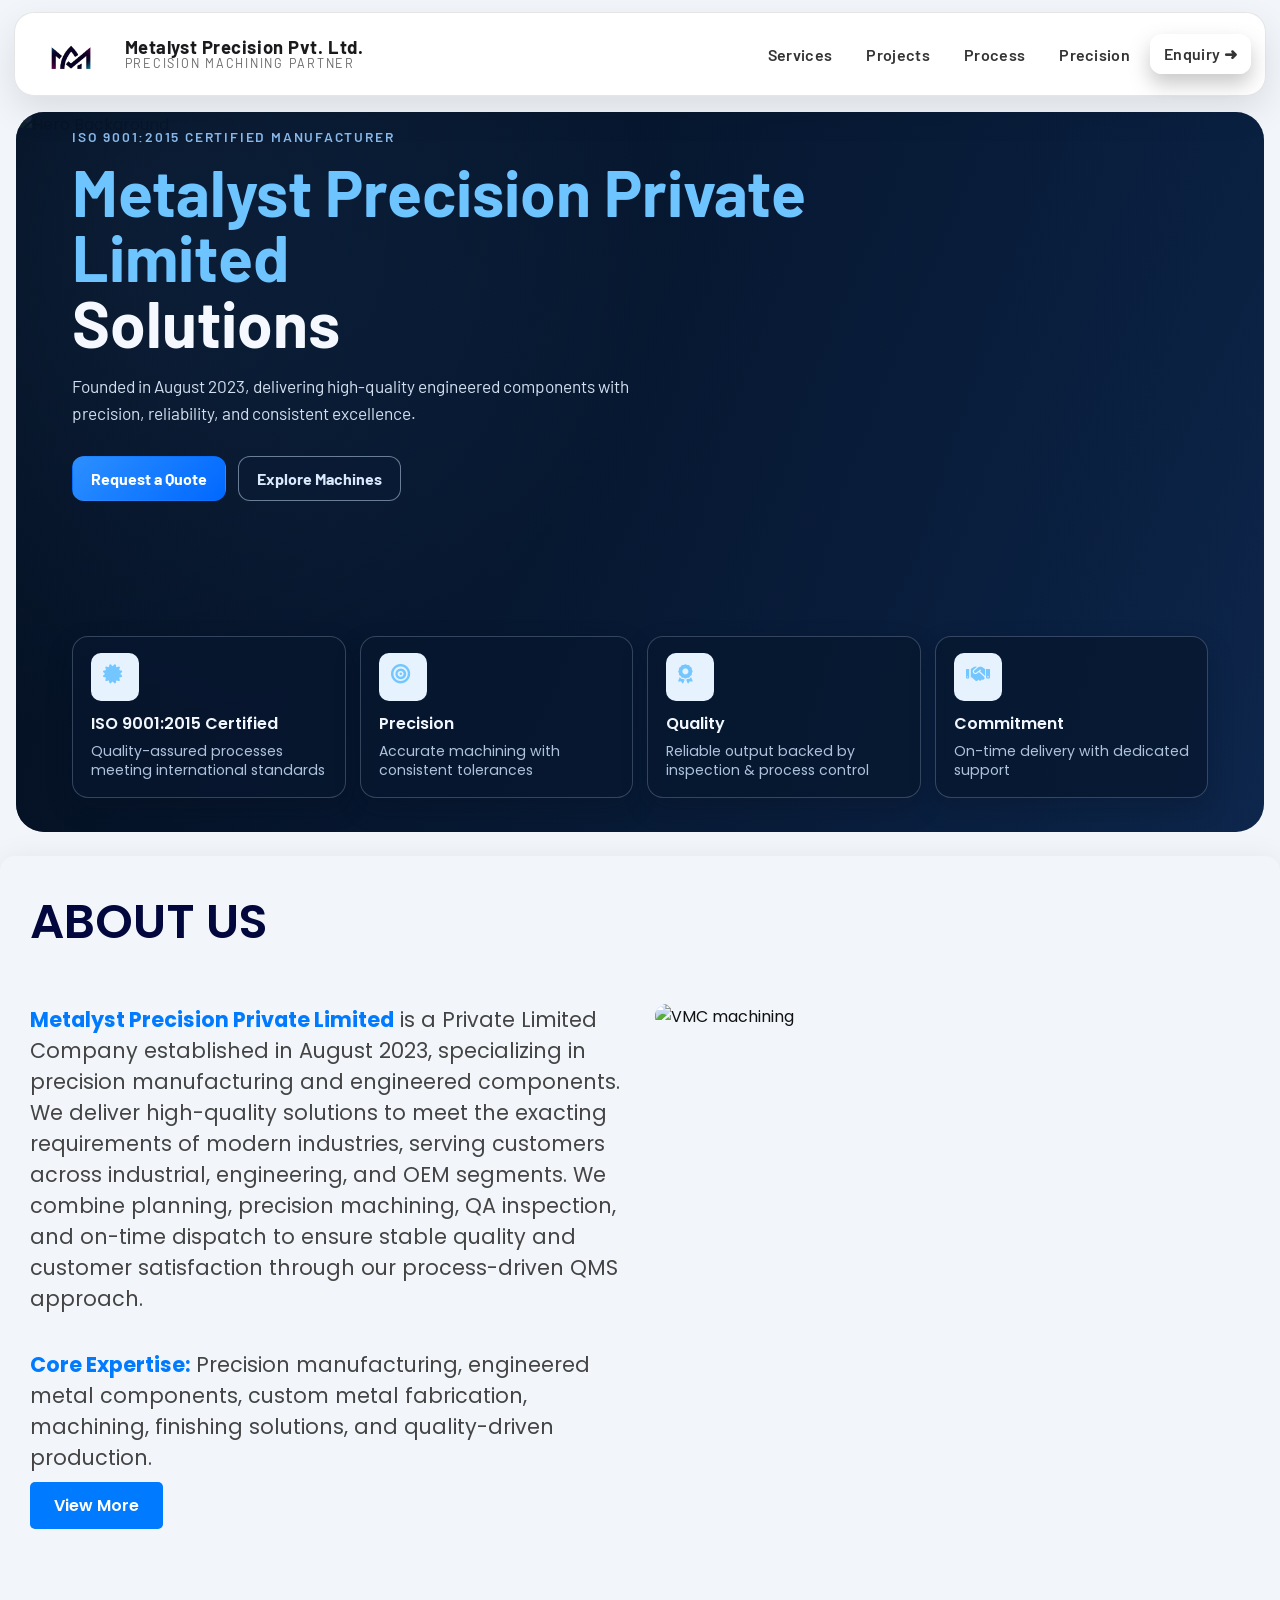
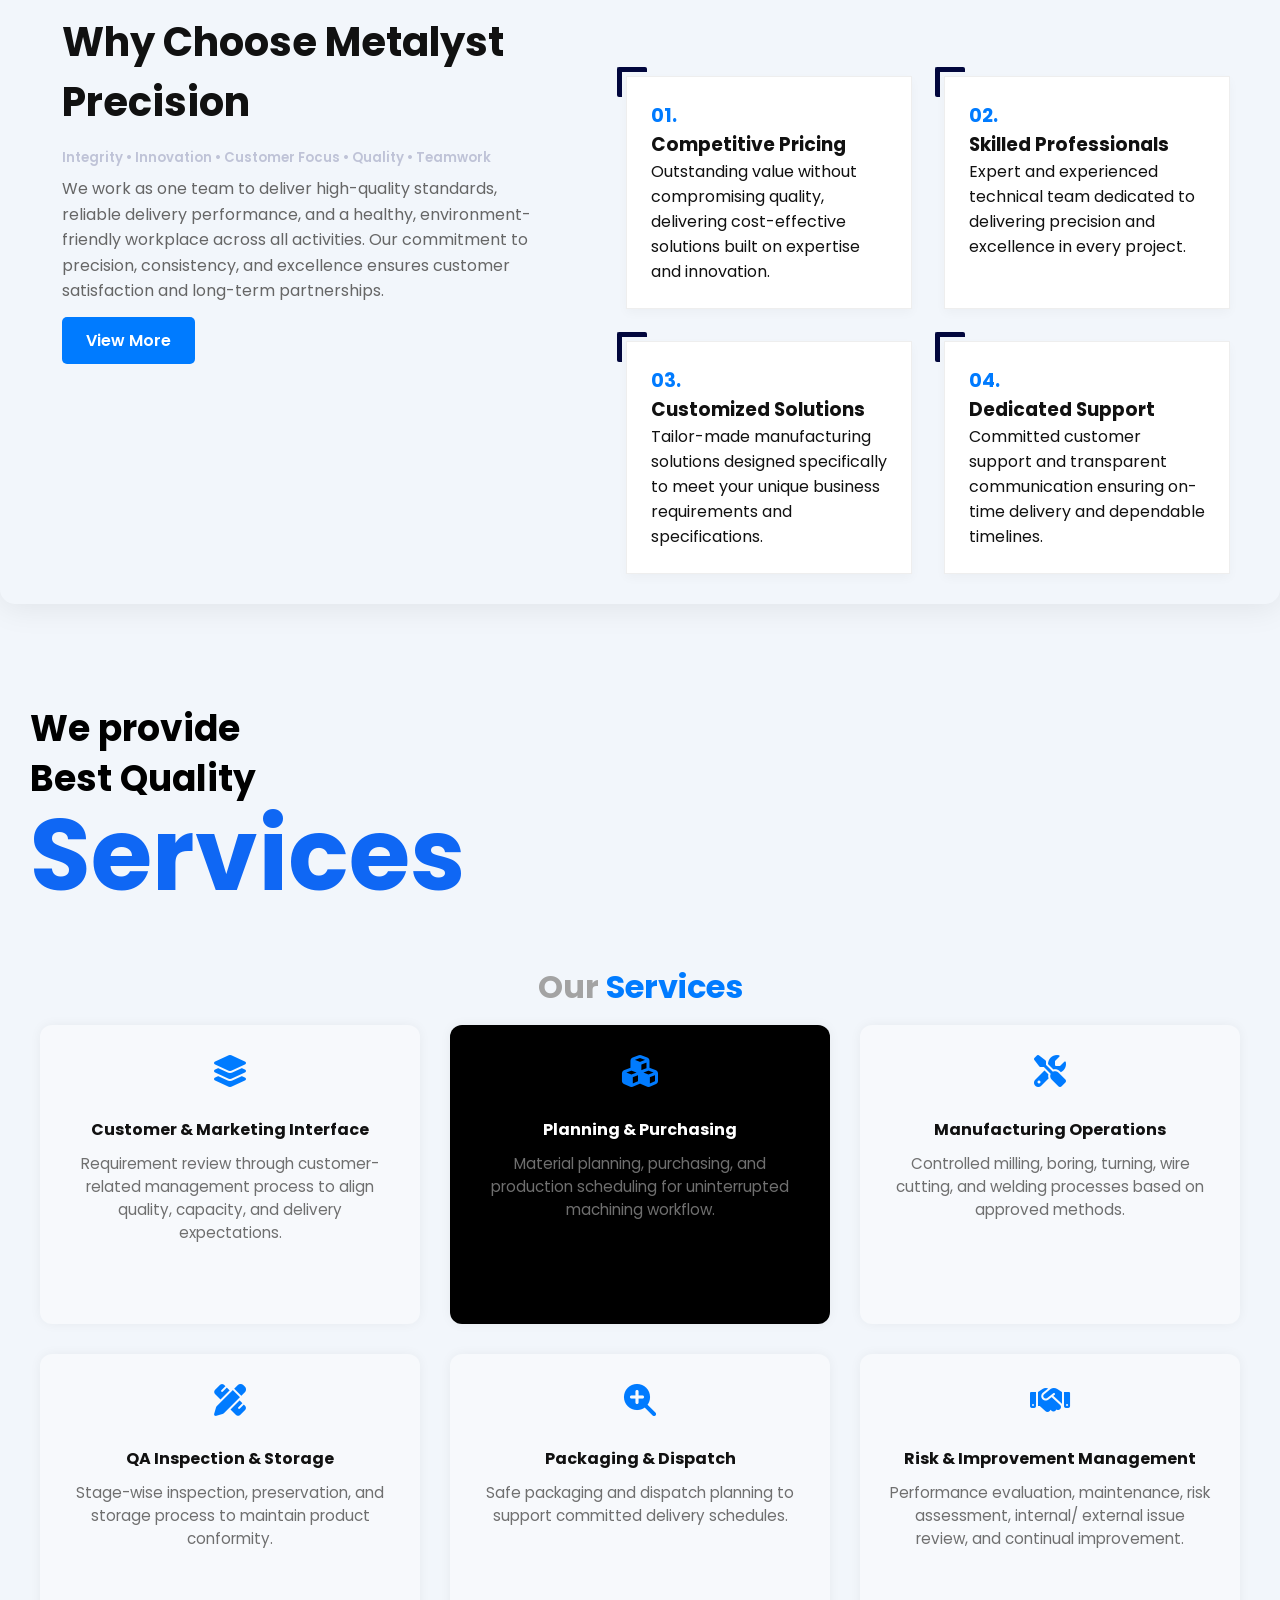
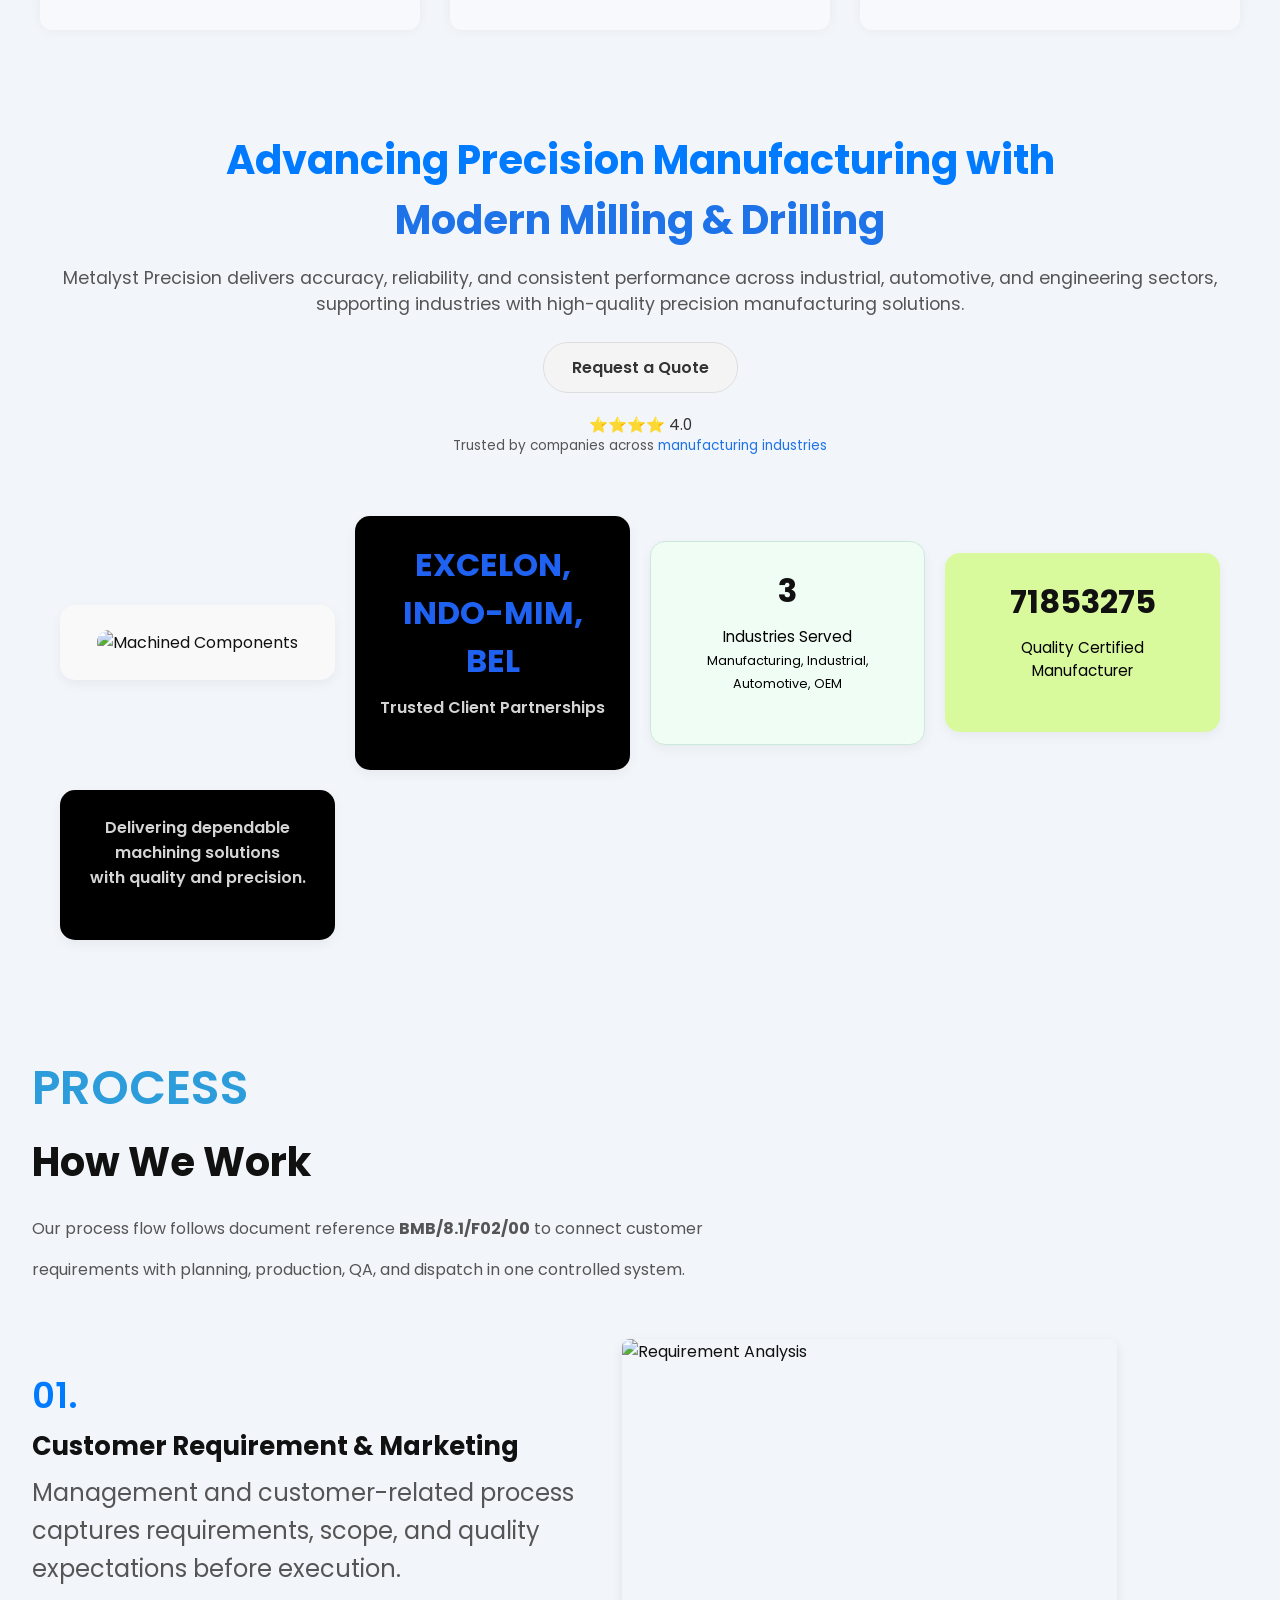
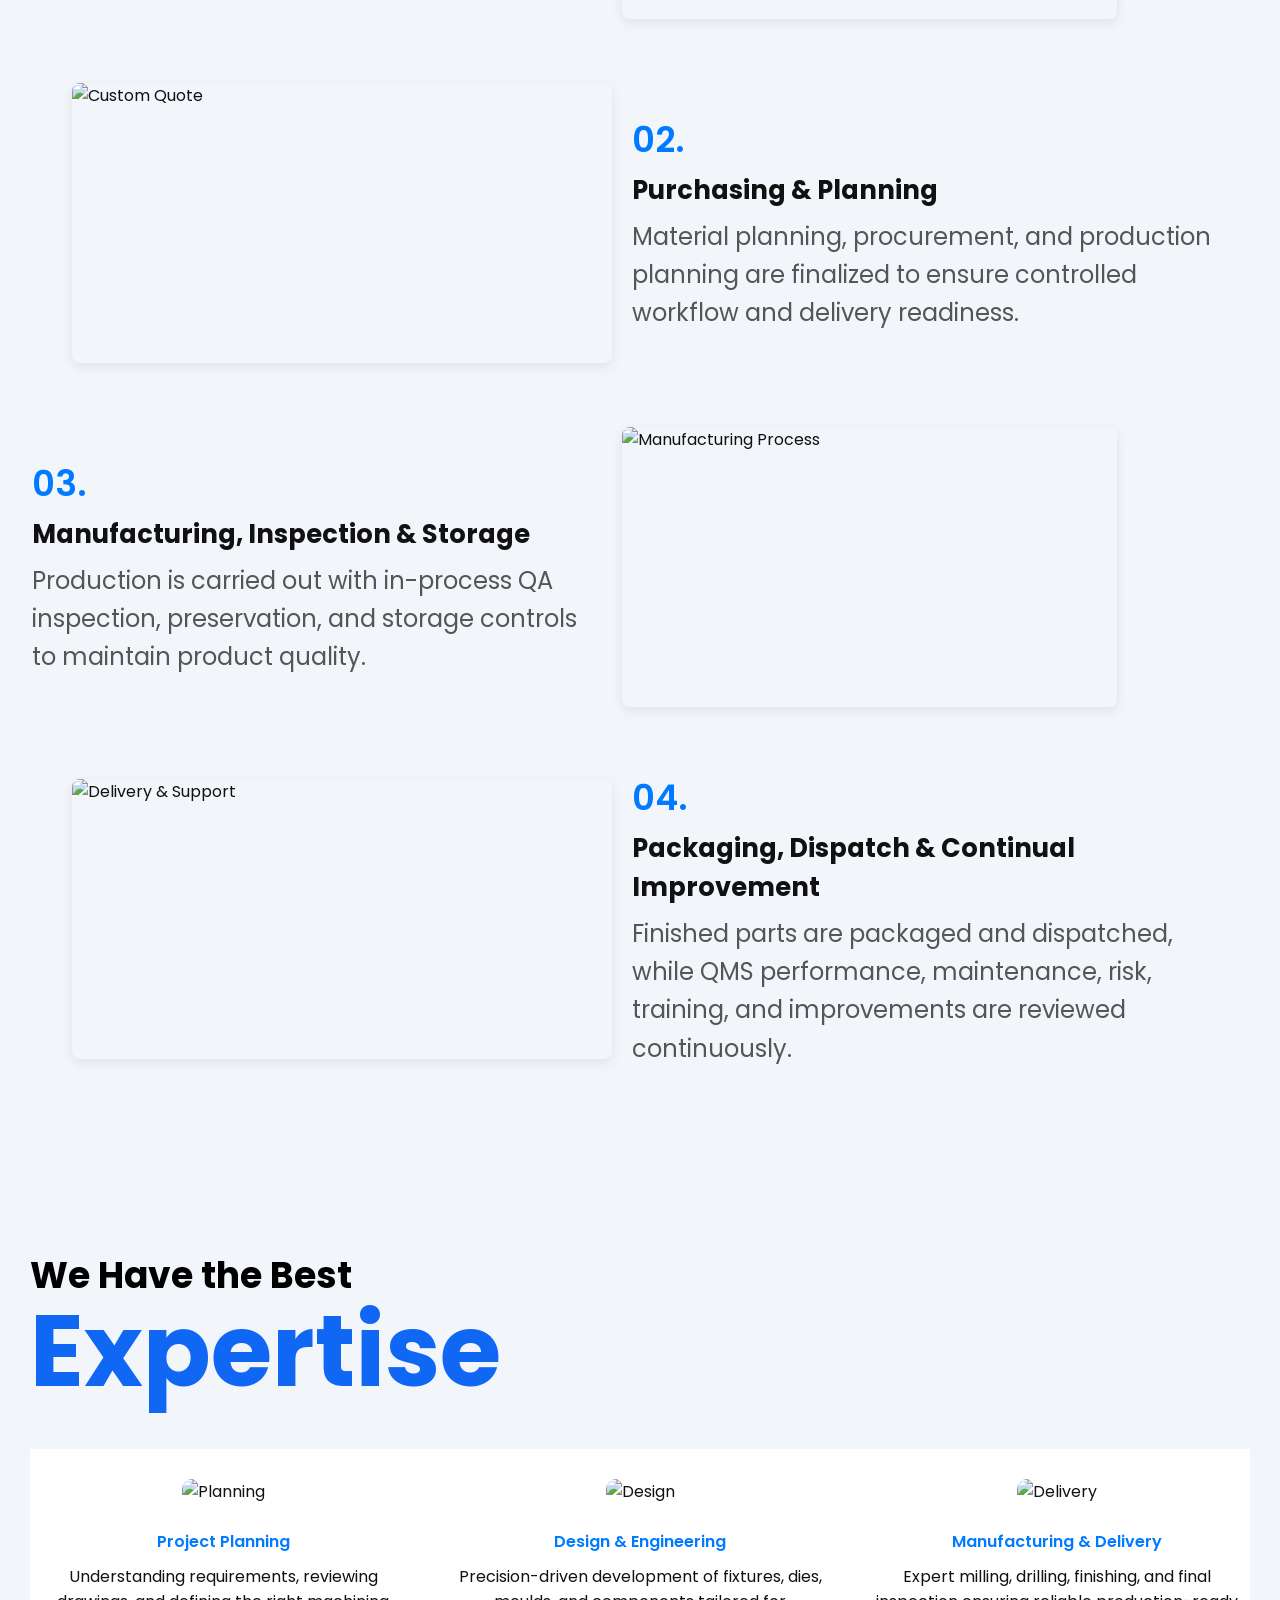
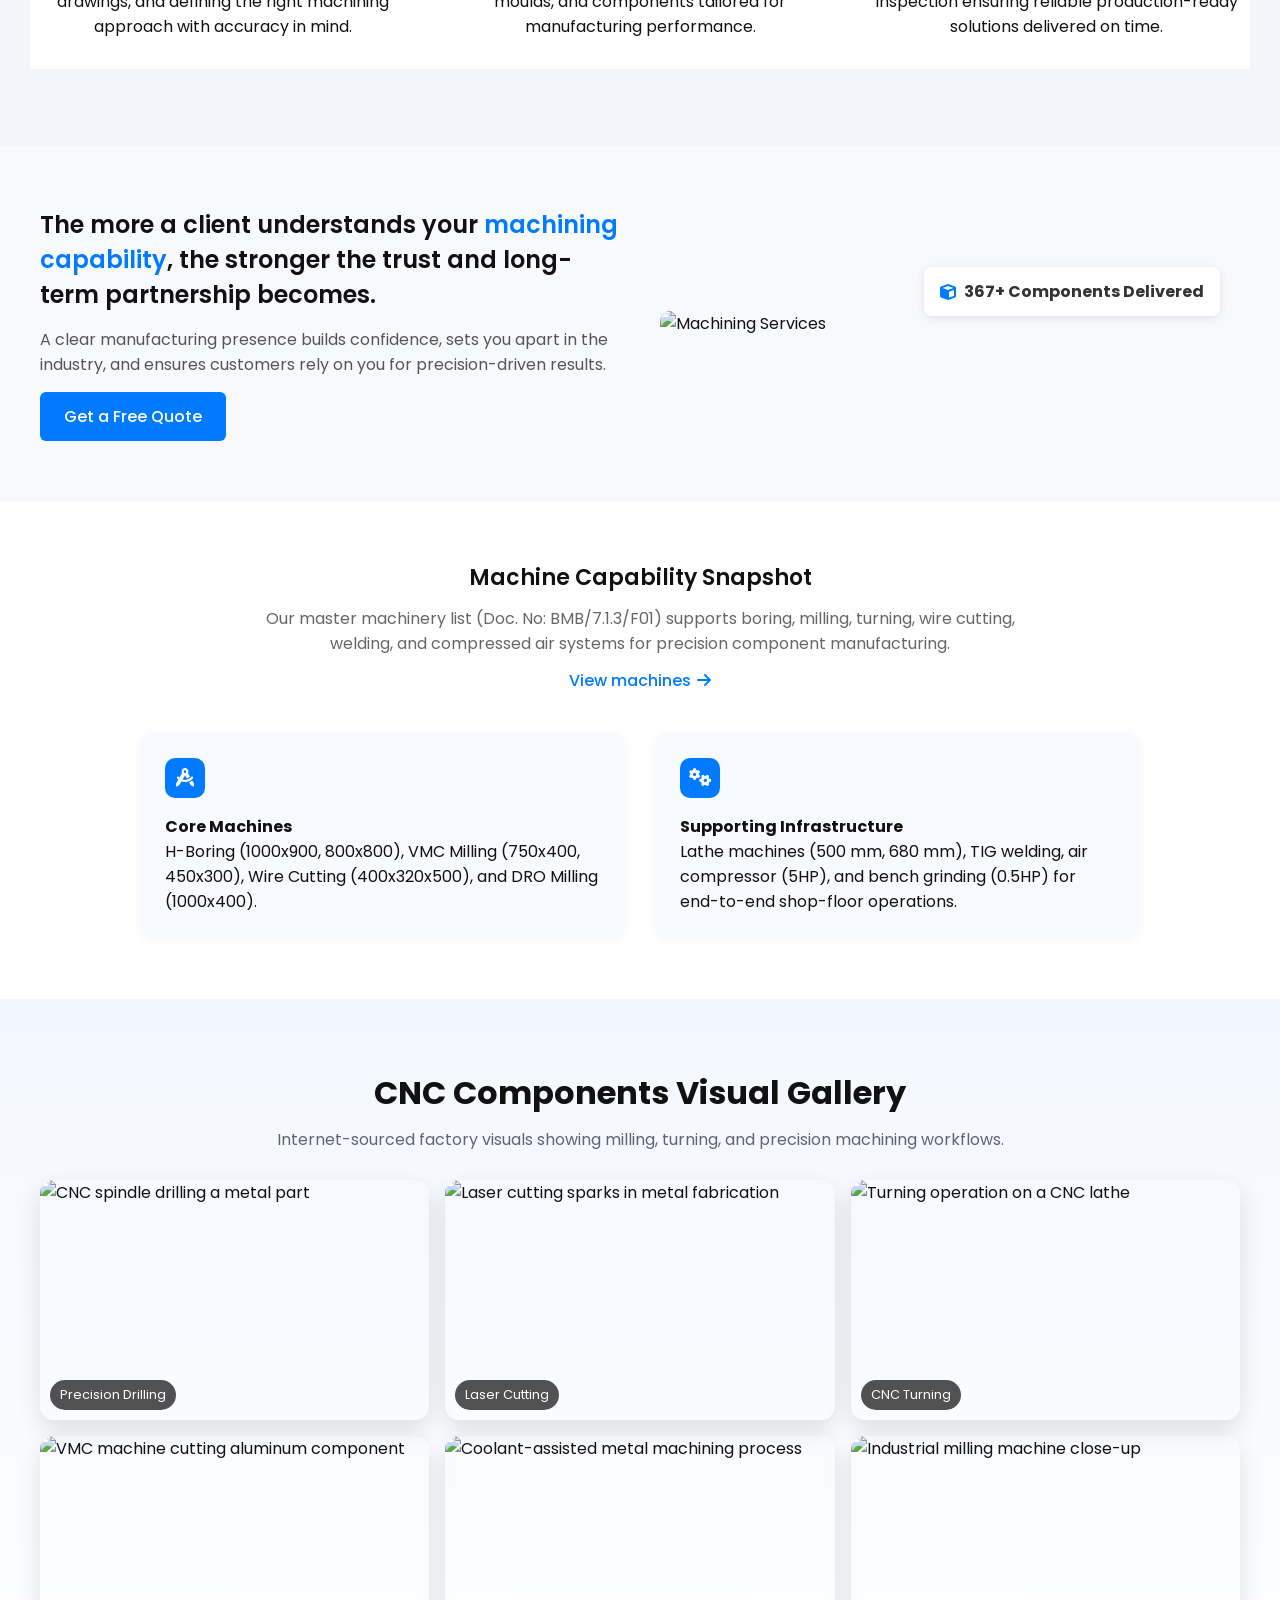
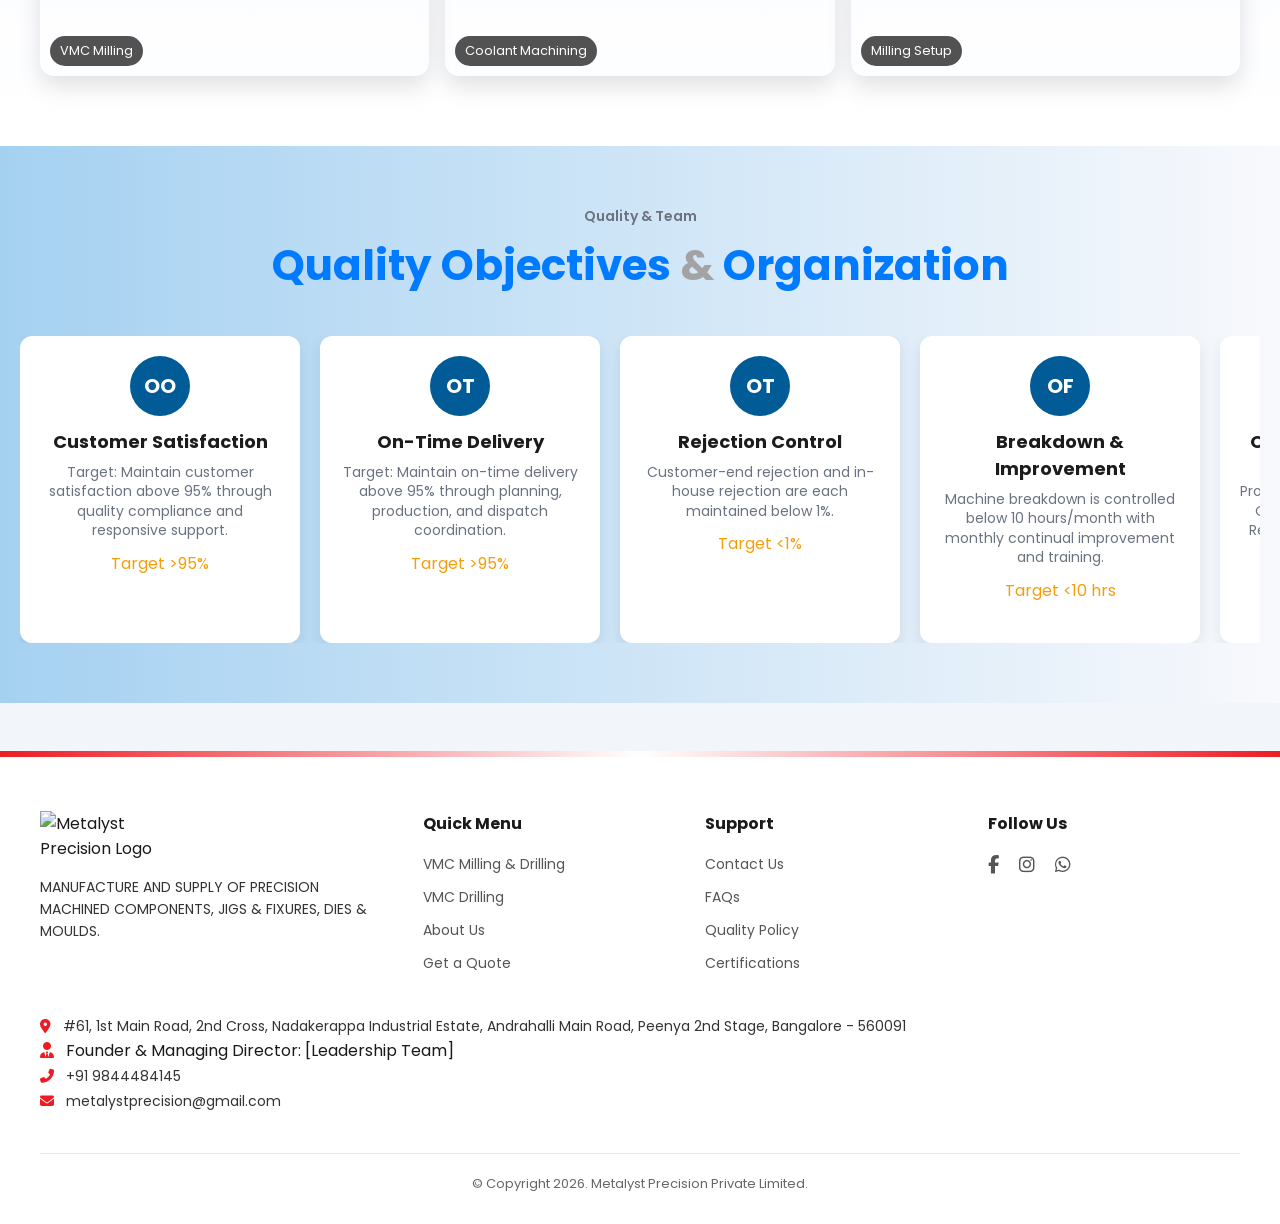
==== commit baddb361: "modify the pecision" ====
--- a/index.html
+++ b/index.html
@@ -46,8 +46,8 @@
       }
 
       .service-hero {
-        background-image: url("https://images.unsplash.com/photo-1711418235334-8895331a6cf9?auto=format&fit=crop&w=1800&q=80");
-        background-size: cover;
+      
+      
 
         object-fit: contain;
         background-position: center;
@@ -73,7 +73,7 @@
 
       .service-hero-content h2 span {
         font-weight: 700;
-        color: #ffffff;
+        color: #000000;
       }
 
       .bg-text {
@@ -400,9 +400,6 @@
         <a href="#project">Projects</a>
         <a href="#process">Process</a>
         <a href="precision.html">Precision</a>
-        <a href="machine.html">Our Machines</a>
-
-        <a href="contact.html">Contact</a>
         <a
           href="https://wa.me/919844484145?text=Hi%20Metalyst%20Precision%20Private%20Limited!%20I%20am%20interested%20in%20your%20precision%20machining%20solutions.%20Please%20share%20more%20details."
           class="btn-yellow"
--- a/style.css
+++ b/style.css
@@ -347,8 +347,7 @@
     padding: 10px 12px;
     border-radius: 16px;
     align-items: center;
-    background: #ffffff;
-    box-shadow: 0 4px 12px rgba(0, 0, 0, 0.1);
+    background: var(--nav-bg);
   }
 
   .logo img {
@@ -366,9 +365,9 @@
     width: 42px;
     height: 42px;
     border-radius: 10px;
-    border: 1px solid rgba(0, 0, 0, 0.1);
-    background: #f5f5f5;
-    color: #333333;
+    border: 1px solid rgba(255, 255, 255, 0.24);
+    background: rgba(255, 255, 255, 0.08);
+    color: #ffffff;
     font-size: 1.2rem;
     cursor: pointer;
   }
@@ -381,9 +380,9 @@
     width: 100%;
     padding: 10px;
     border-radius: 14px;
-    border: 1px solid rgba(0, 0, 0, 0.1);
-    background: #ffffff;
-    box-shadow: 0 4px 12px rgba(0, 0, 0, 0.15);
+    border: 1px solid rgba(255, 255, 255, 0.2);
+    background: var(--nav-bg);
+    box-shadow: 0 14px 24px rgba(0, 0, 0, 0.34);
     flex-direction: column;
     align-items: stretch;
     gap: 6px;
@@ -397,7 +396,6 @@
     width: 100%;
     border-radius: 10px;
     padding: 12px 14px;
-    color: #333333;
   }
 
   .navbar .nav-links a:hover,
@@ -1358,7 +1356,6 @@
   padding: 30px 0;
   text-align: center;
   background: #fff;
-  background-image: url(/img/hero/img\ bg.png);
   font-family: "Poppins", sans-serif;
   margin-top: 3rem;
   margin-bottom: 3rem;
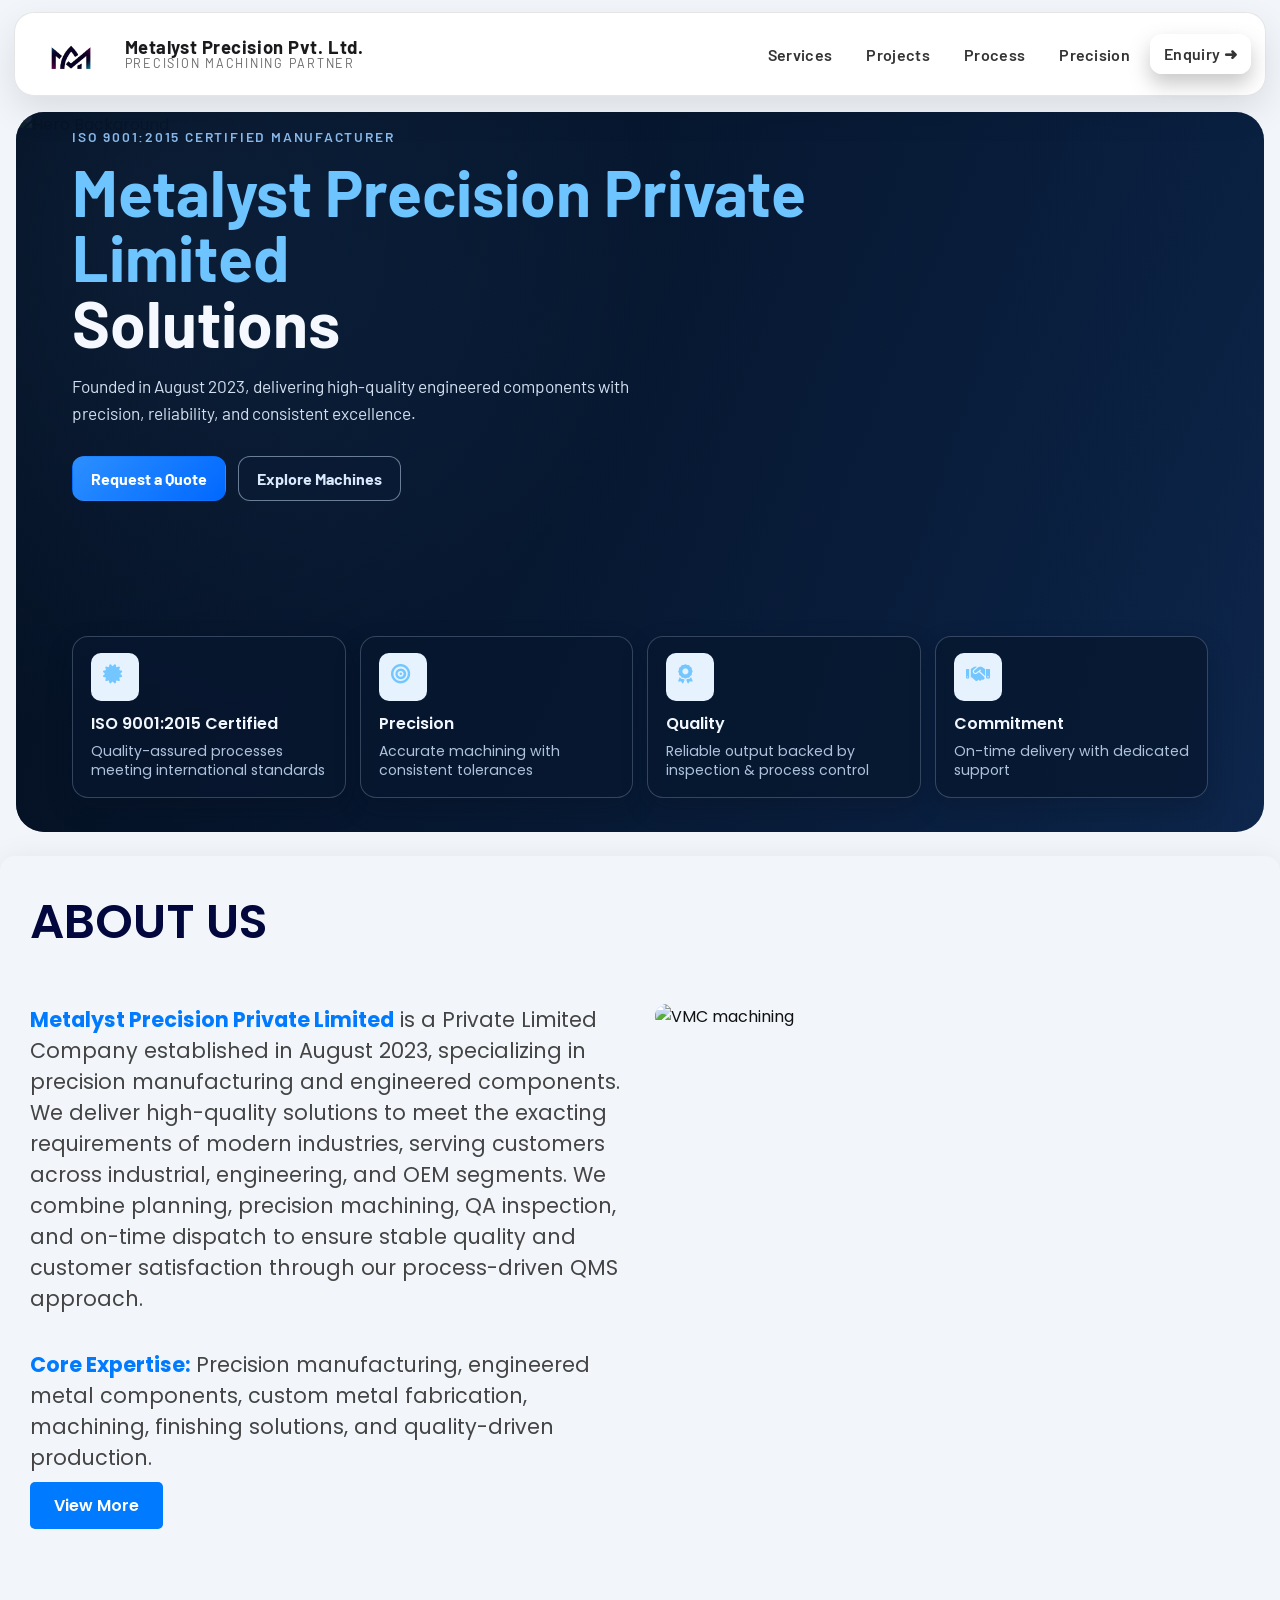
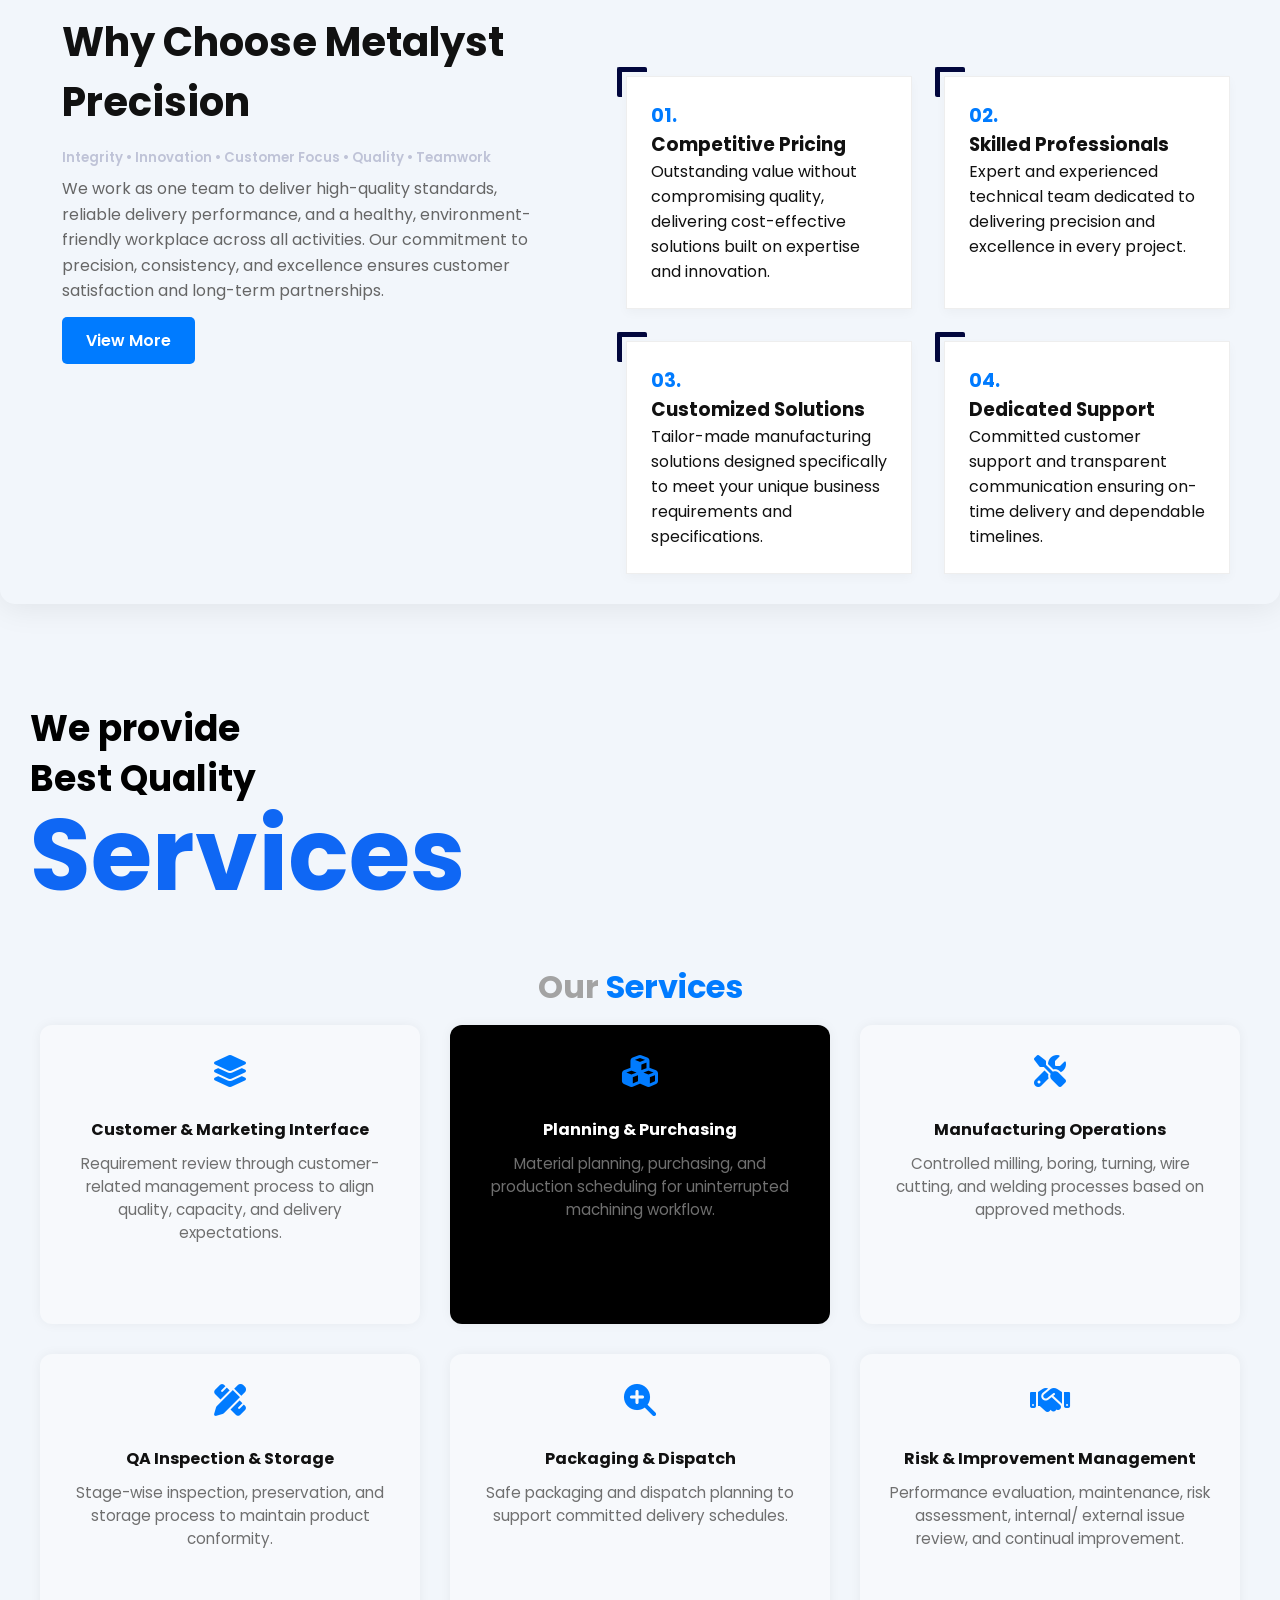
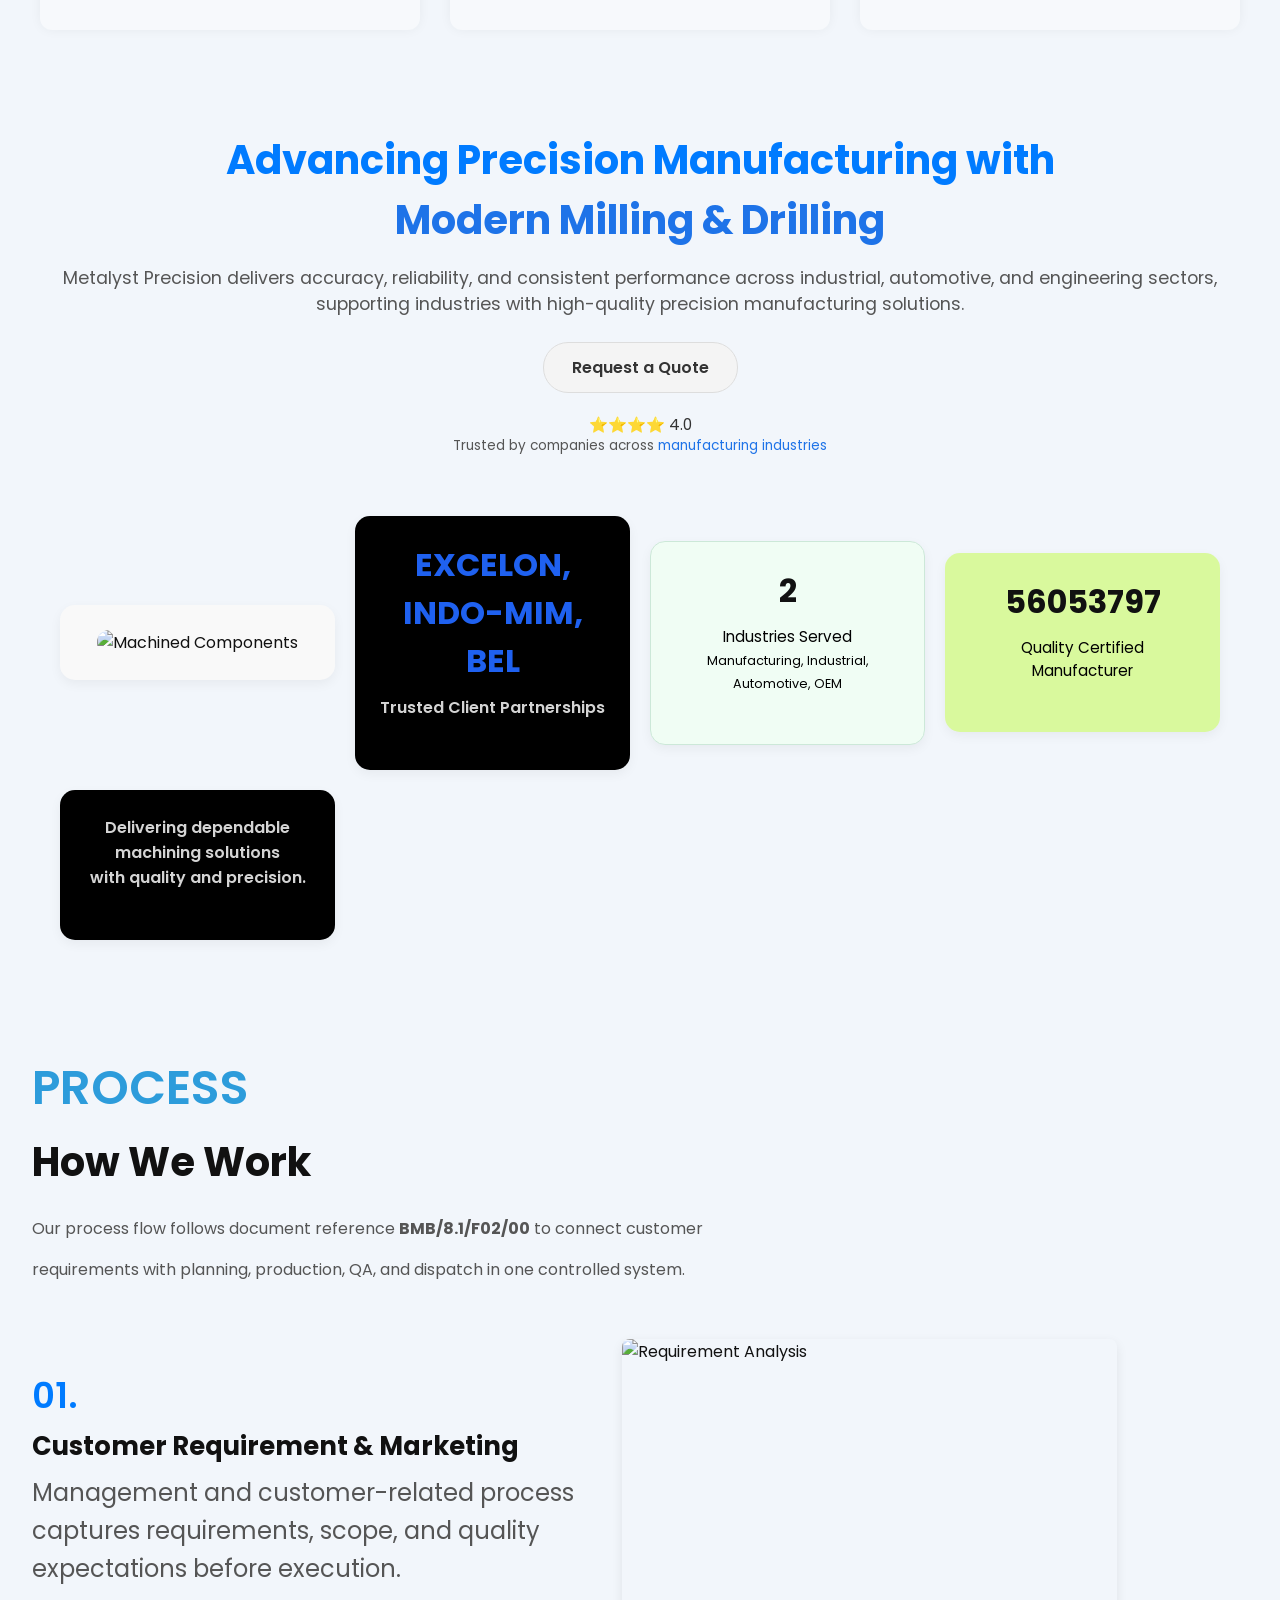
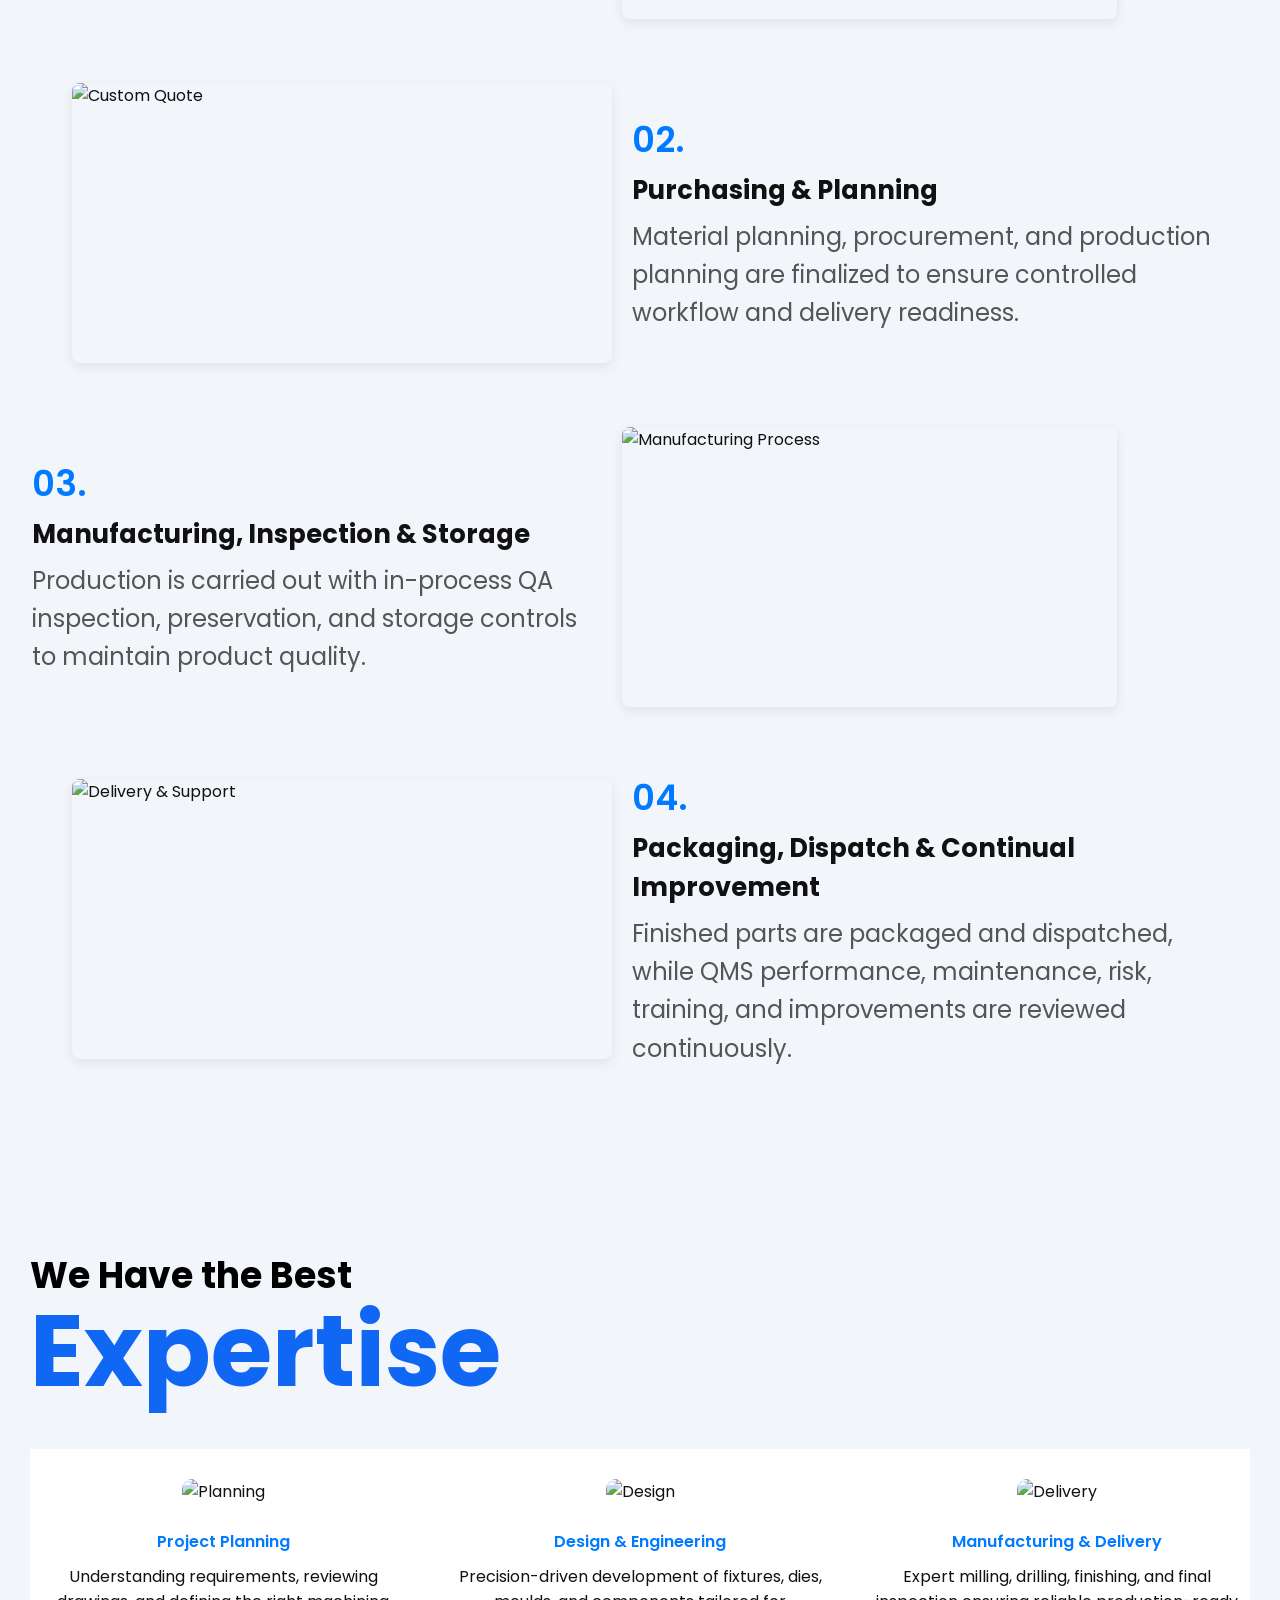
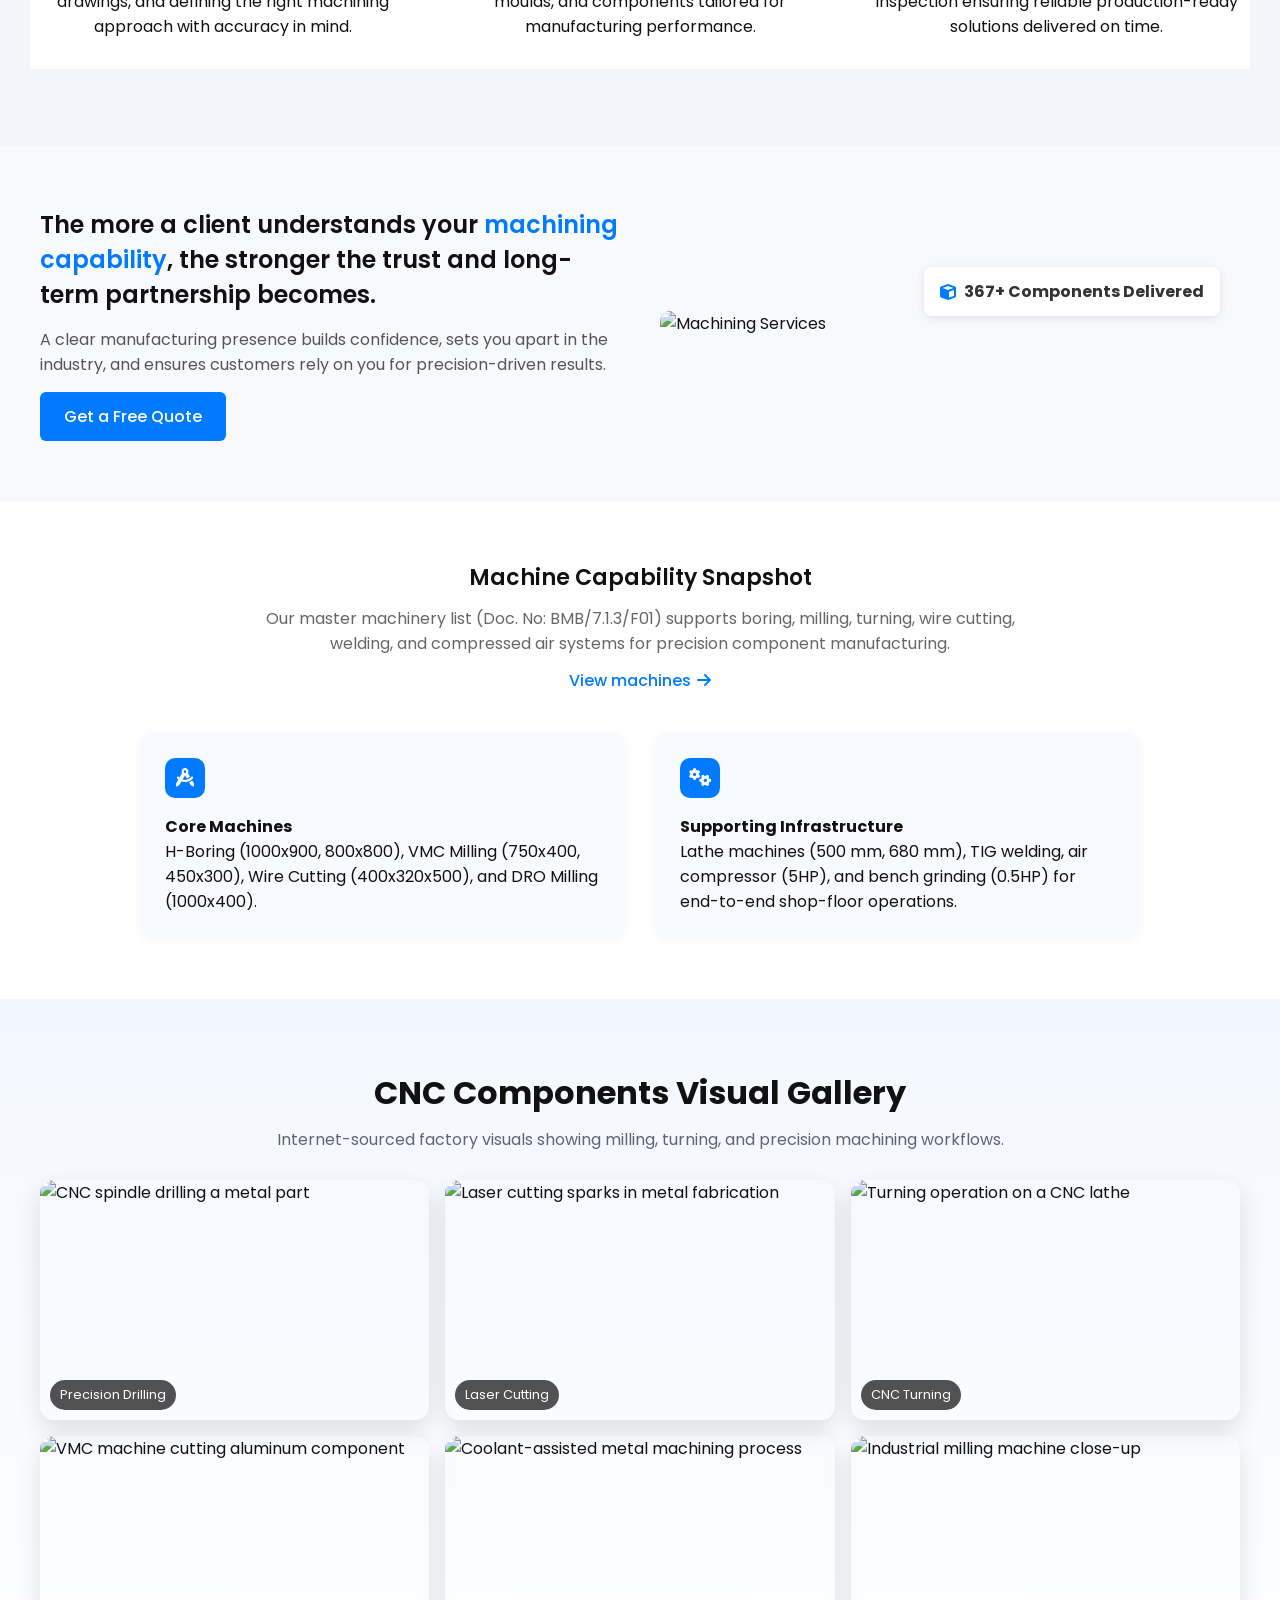
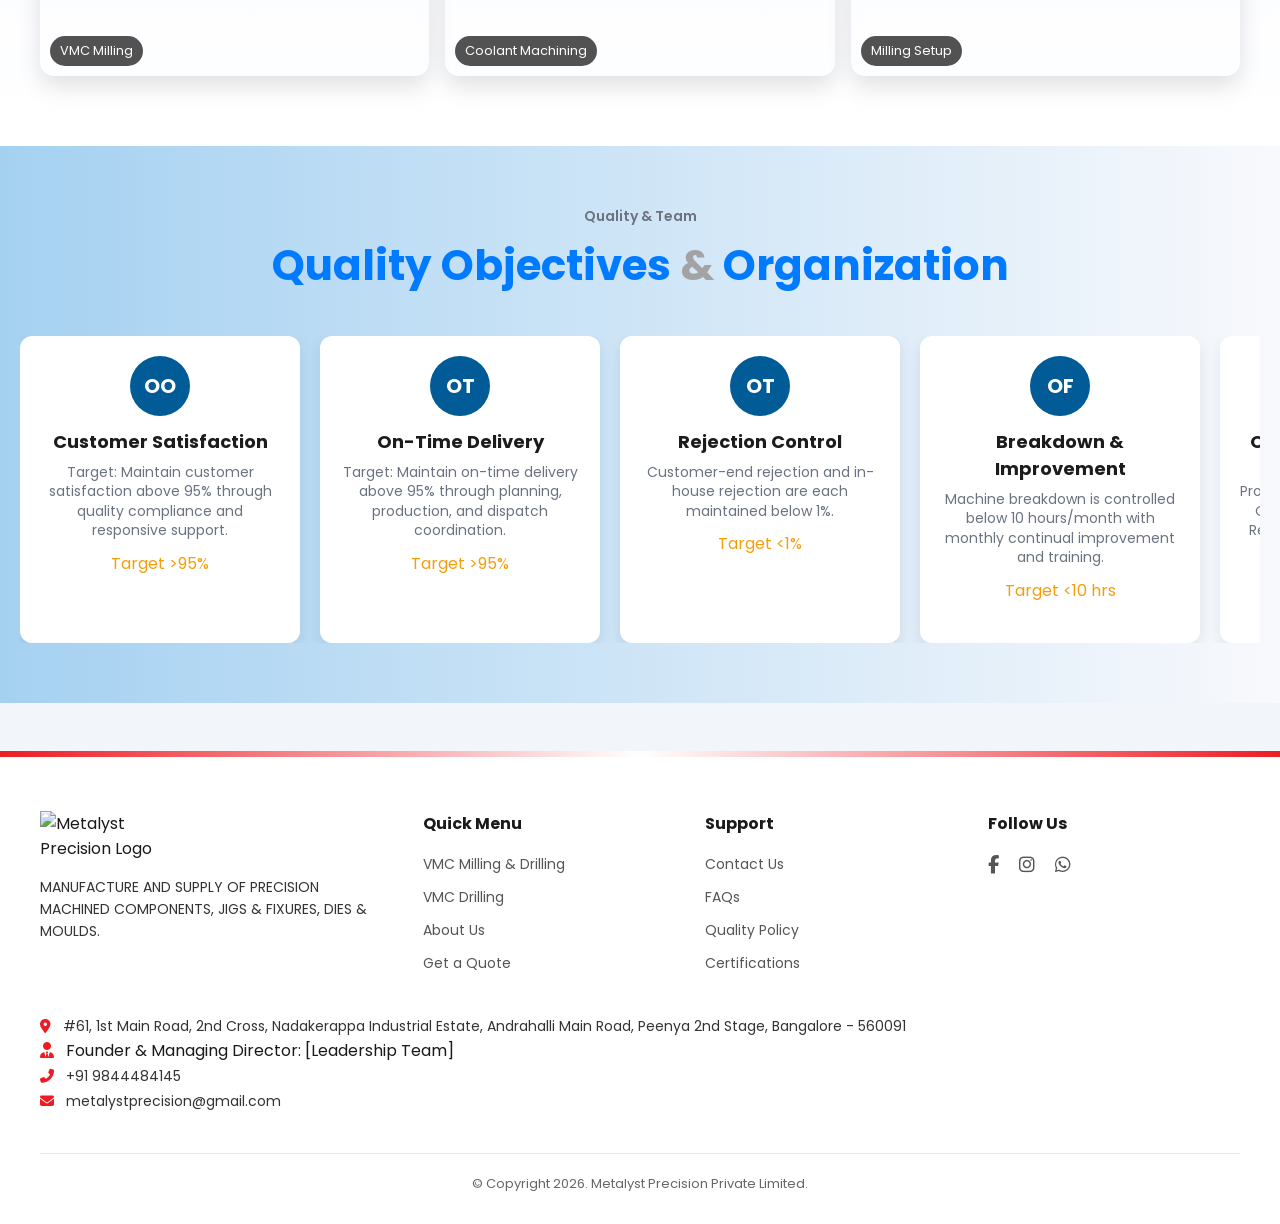
==== commit 304e8634: "modify the nav" ====
--- a/index.html
+++ b/index.html
@@ -4,7 +4,7 @@
     <meta charset="UTF-8" />
     <meta name="viewport" content="width=device-width, initial-scale=1.0" />
     <title>Metalyst Precision Private Limited</title>
-    <link rel="icon" href="img/logo.png" />
+    <link rel="icon" href="img/logo-metalyst.png" />
 
     <link rel="stylesheet" href="style.css" />
     <link
--- a/style.css
+++ b/style.css
@@ -347,7 +347,7 @@
     padding: 10px 12px;
     border-radius: 16px;
     align-items: center;
-    background: var(--nav-bg);
+    background: #ffffff;
   }
 
   .logo img {
@@ -365,9 +365,9 @@
     width: 42px;
     height: 42px;
     border-radius: 10px;
-    border: 1px solid rgba(255, 255, 255, 0.24);
-    background: rgba(255, 255, 255, 0.08);
-    color: #ffffff;
+    border: 1px solid rgba(0, 0, 0, 0.1);
+    background: #f5f5f5;
+    color: #333333;
     font-size: 1.2rem;
     cursor: pointer;
   }
@@ -380,9 +380,9 @@
     width: 100%;
     padding: 10px;
     border-radius: 14px;
-    border: 1px solid rgba(255, 255, 255, 0.2);
-    background: var(--nav-bg);
-    box-shadow: 0 14px 24px rgba(0, 0, 0, 0.34);
+    border: 1px solid rgba(0, 0, 0, 0.1);
+    background: #ffffff;
+    box-shadow: 0 14px 24px rgba(0, 0, 0, 0.1);
     flex-direction: column;
     align-items: stretch;
     gap: 6px;
@@ -396,6 +396,7 @@
     width: 100%;
     border-radius: 10px;
     padding: 12px 14px;
+    color: #333333;
   }
 
   .navbar .nav-links a:hover,
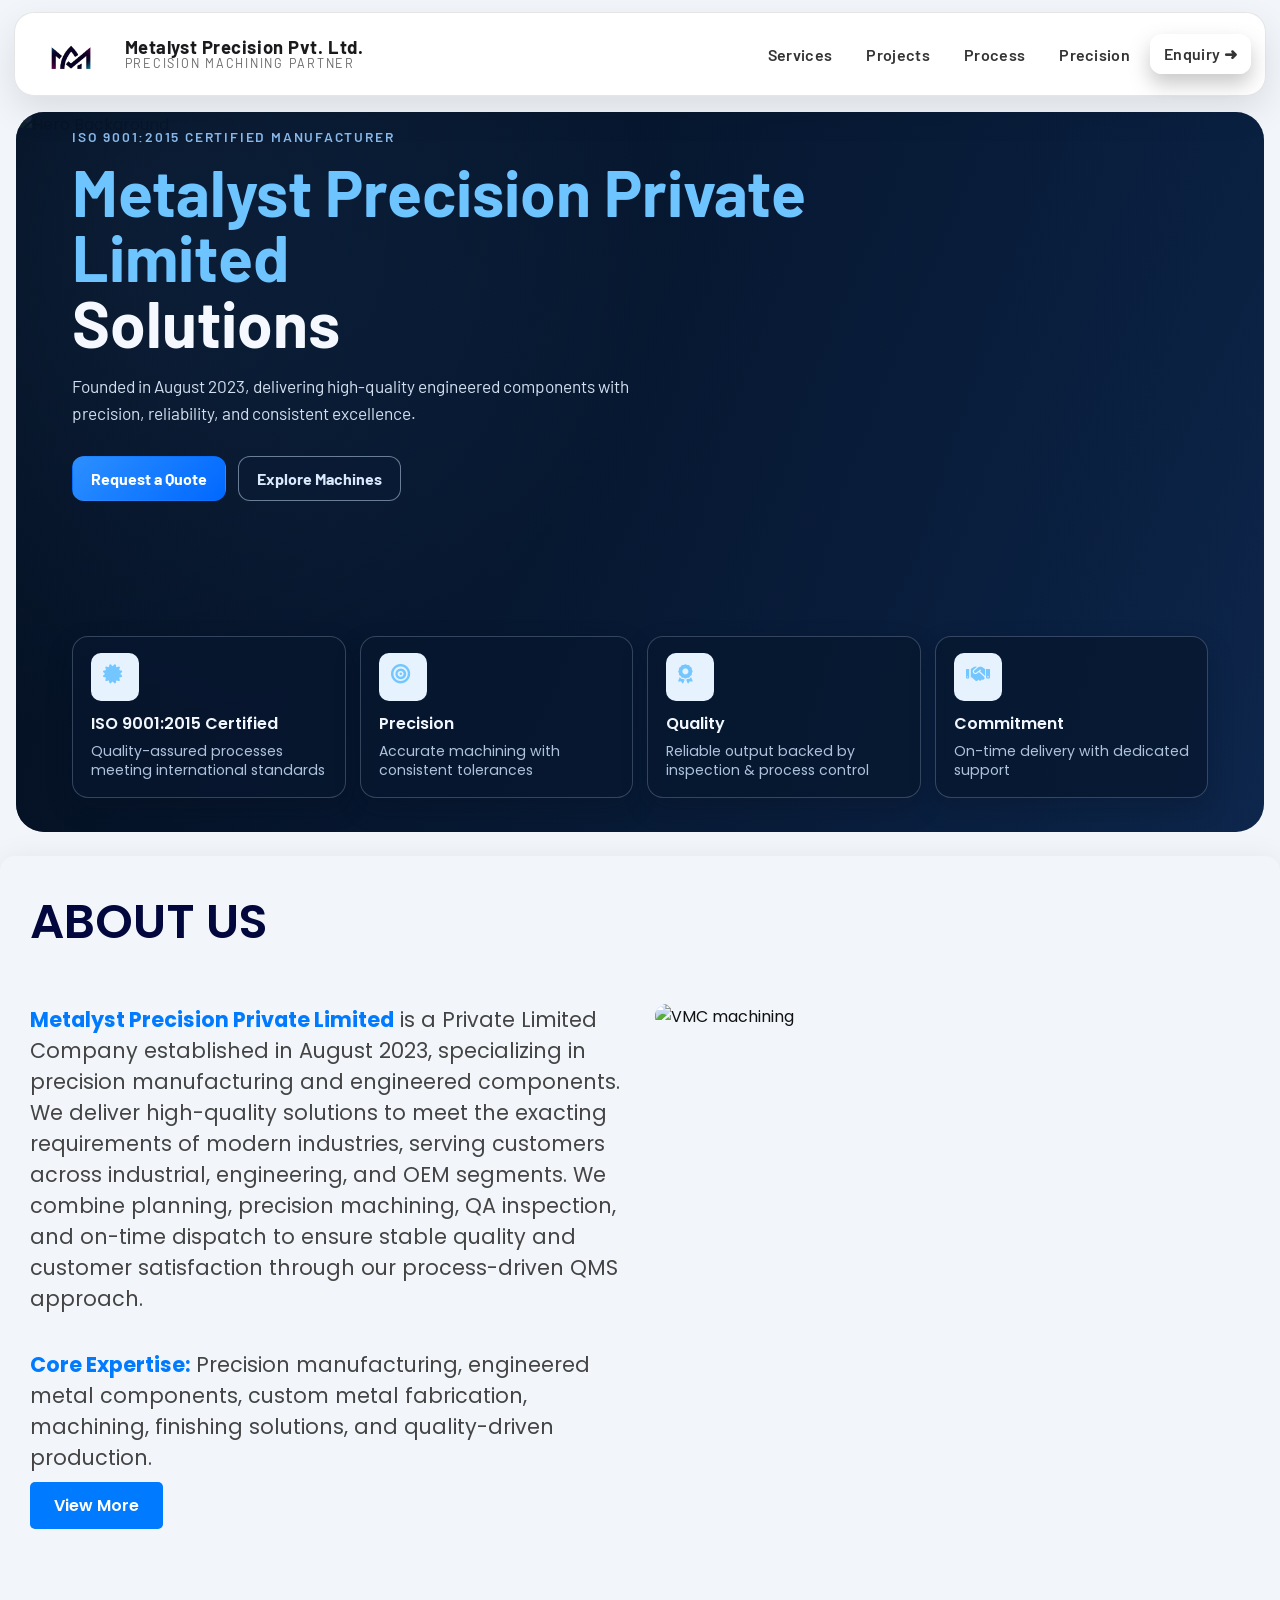
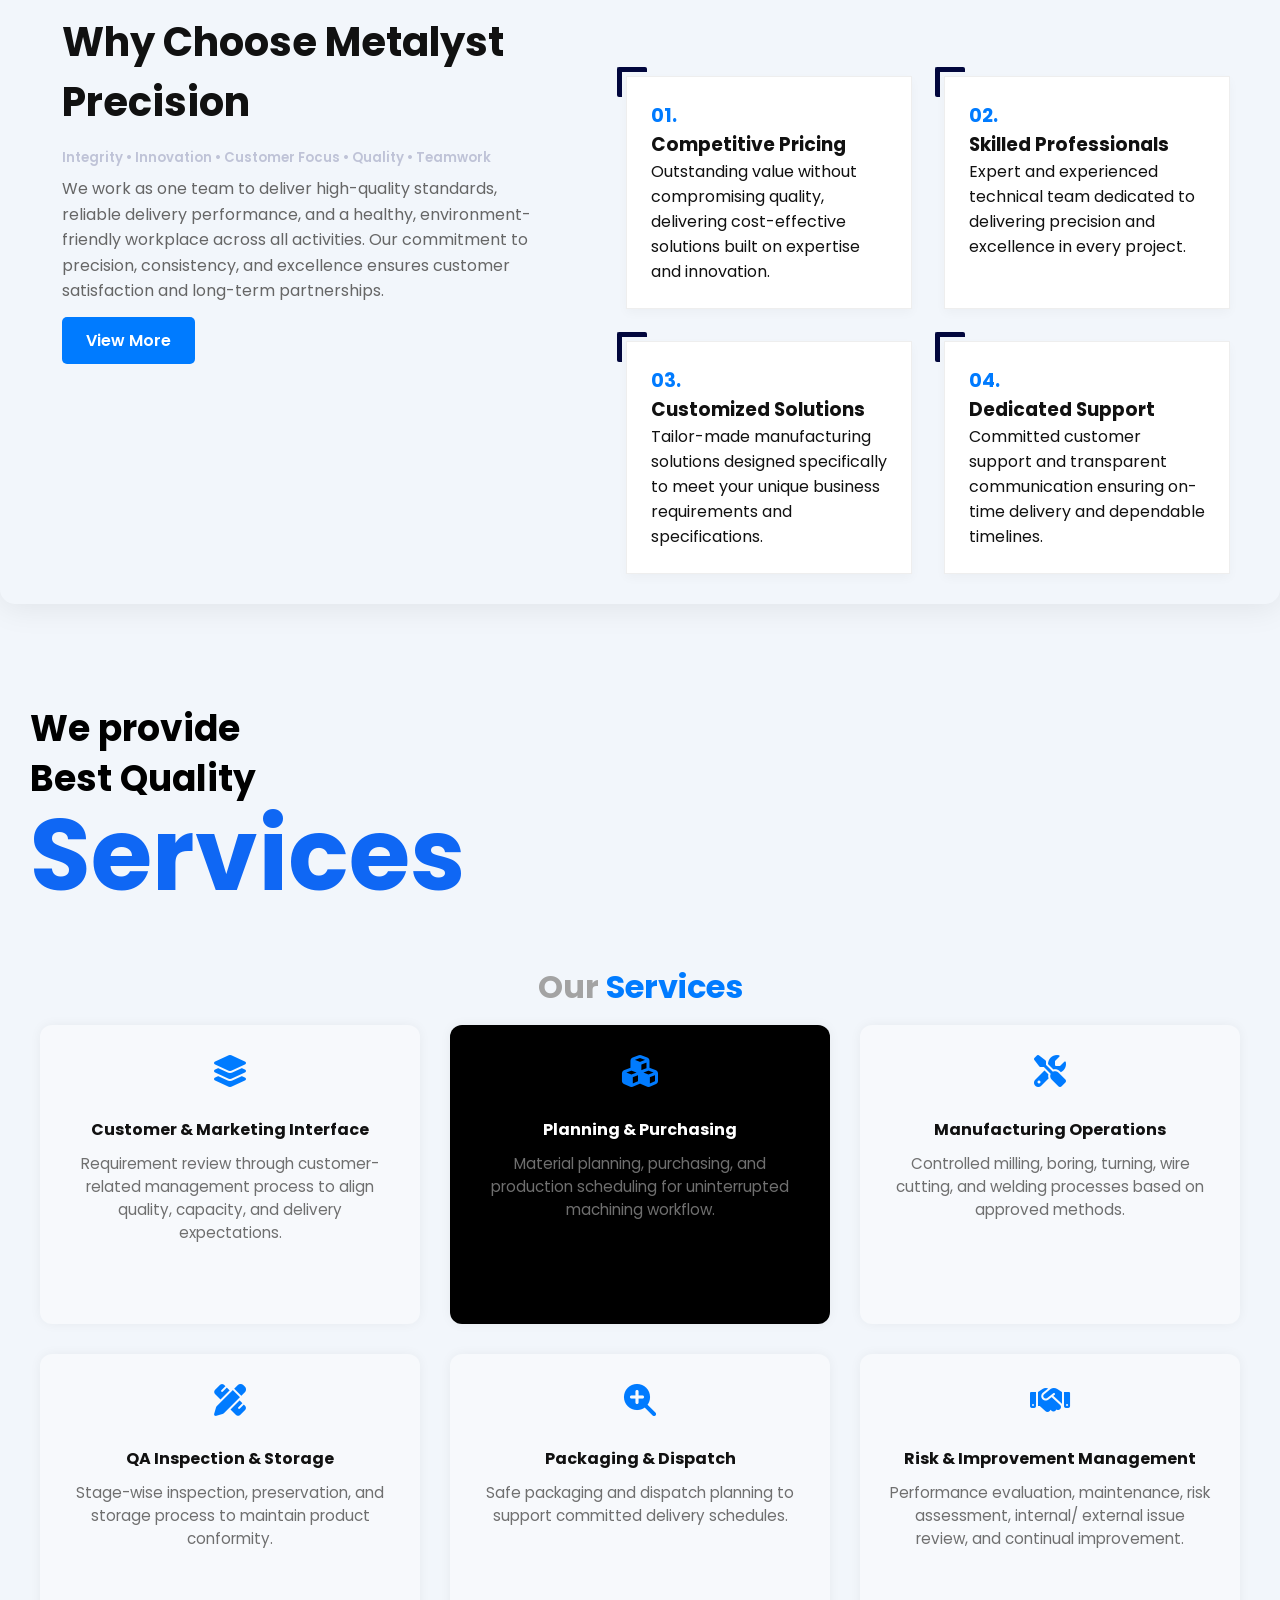
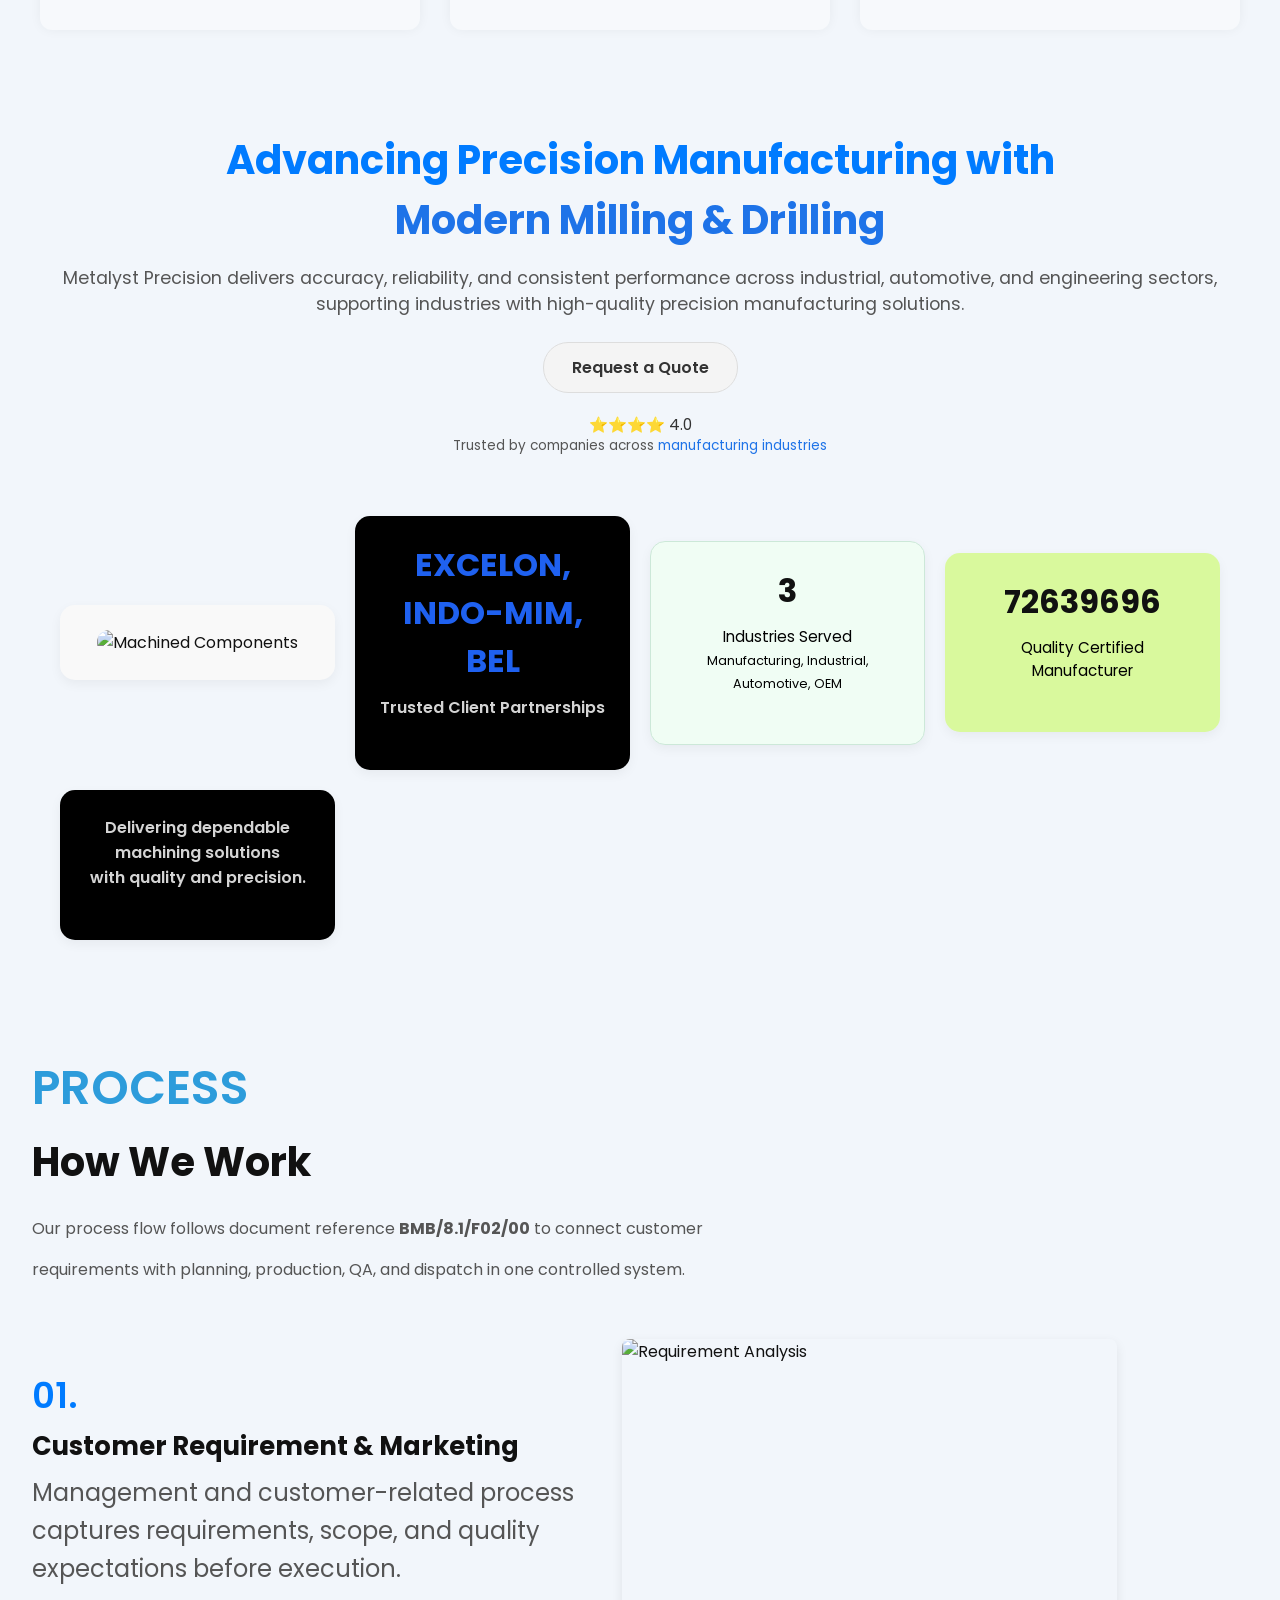
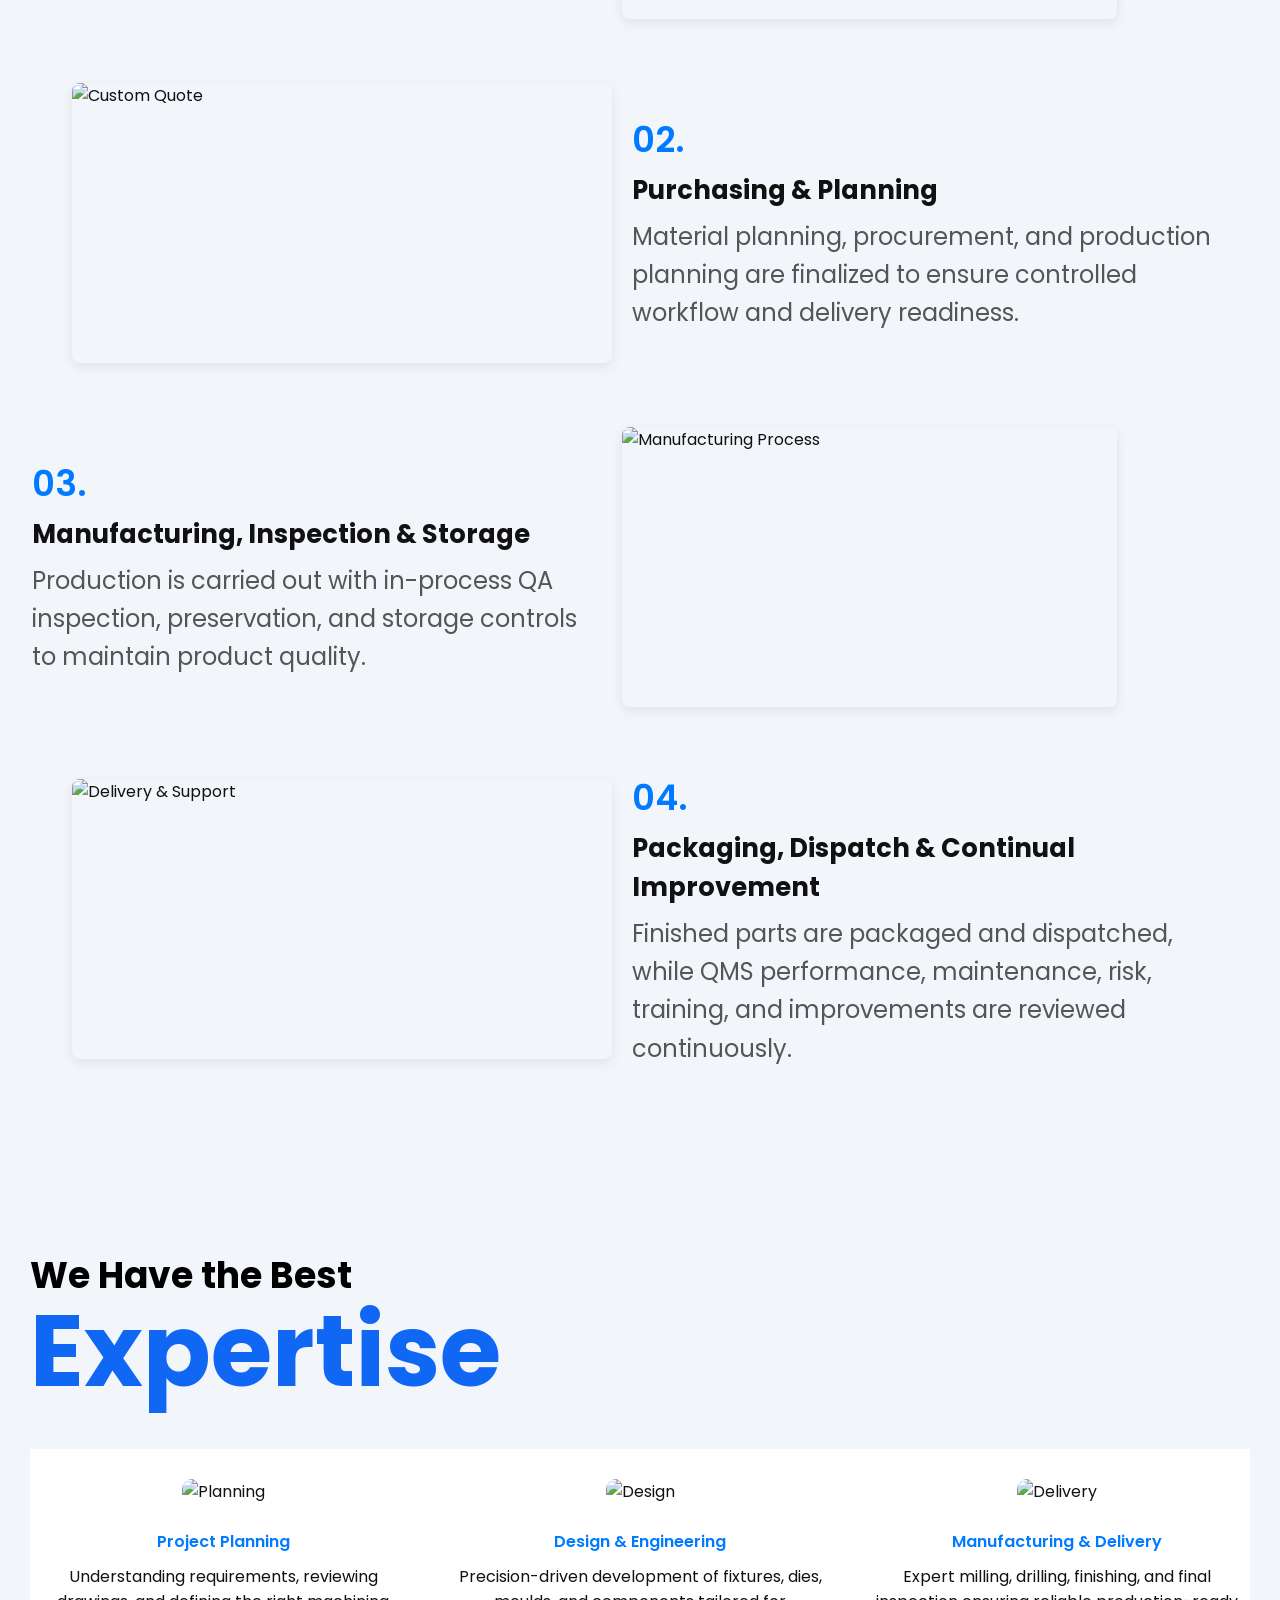
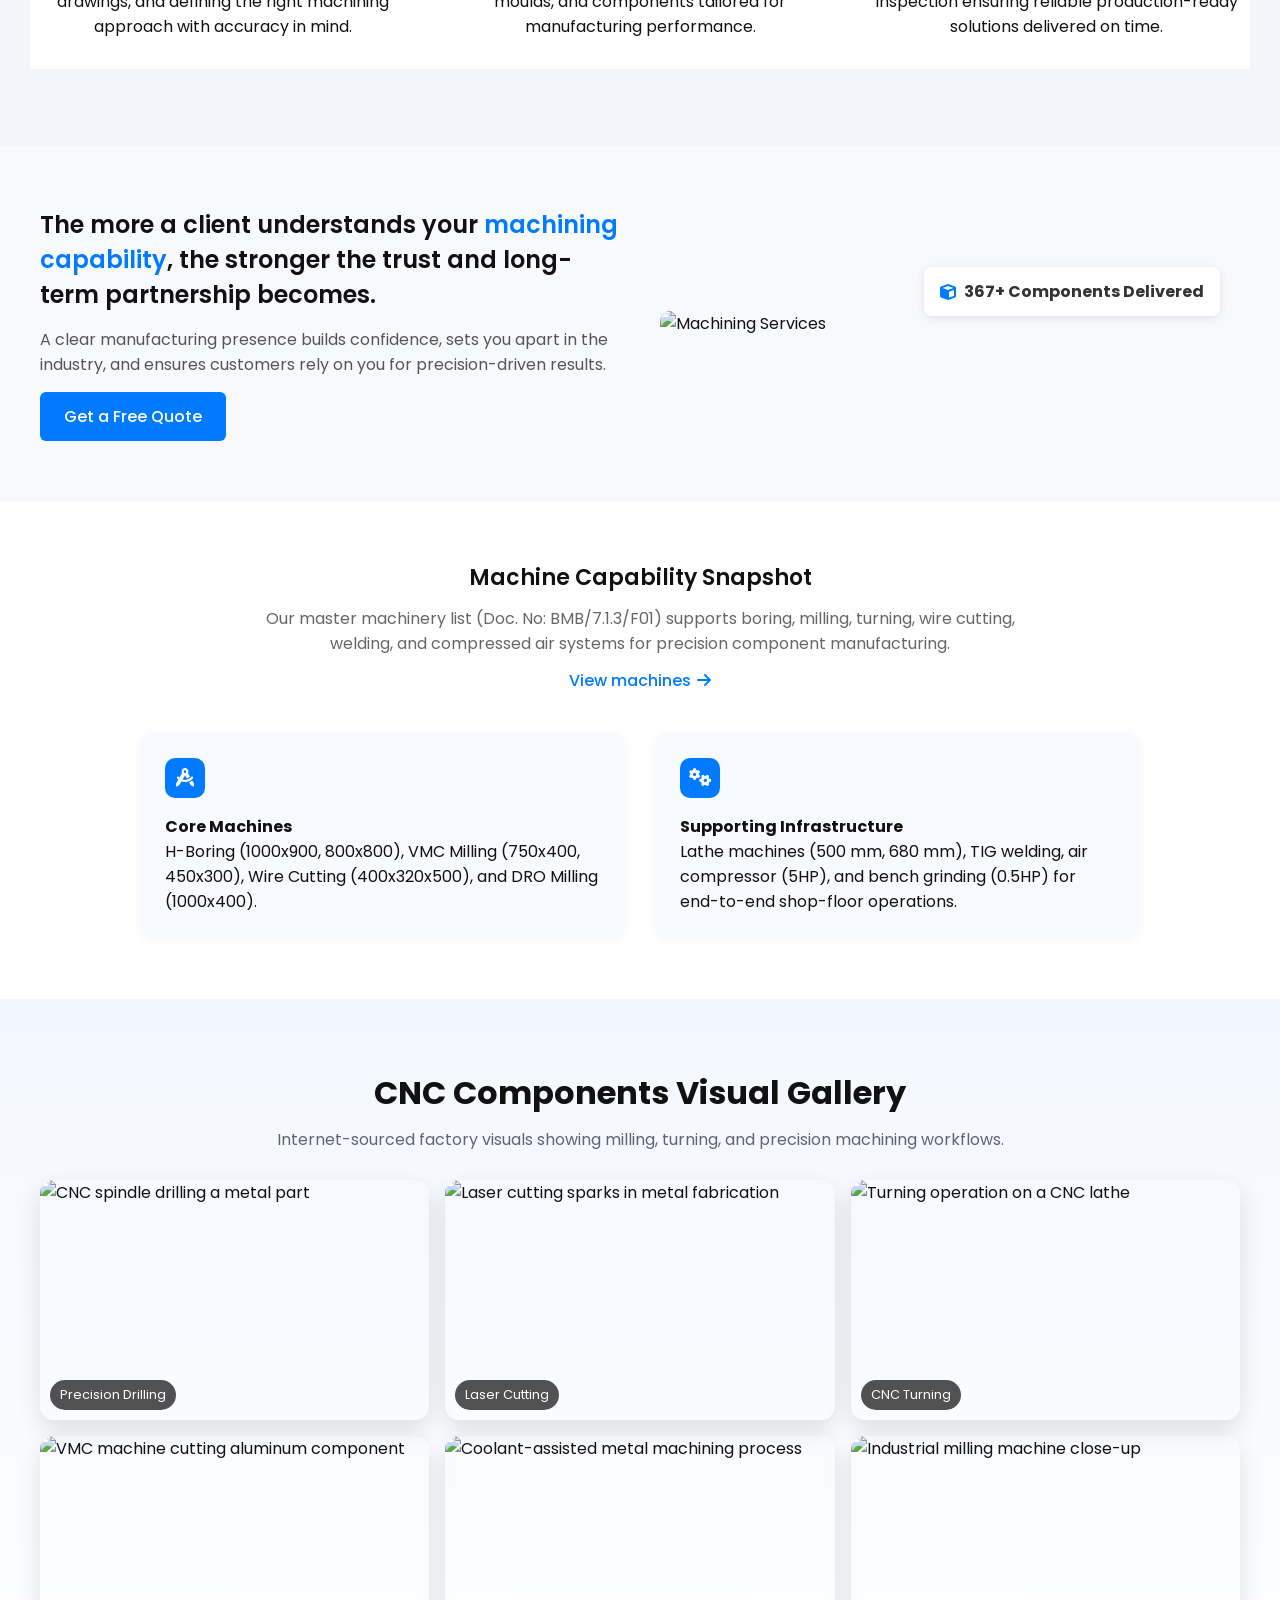
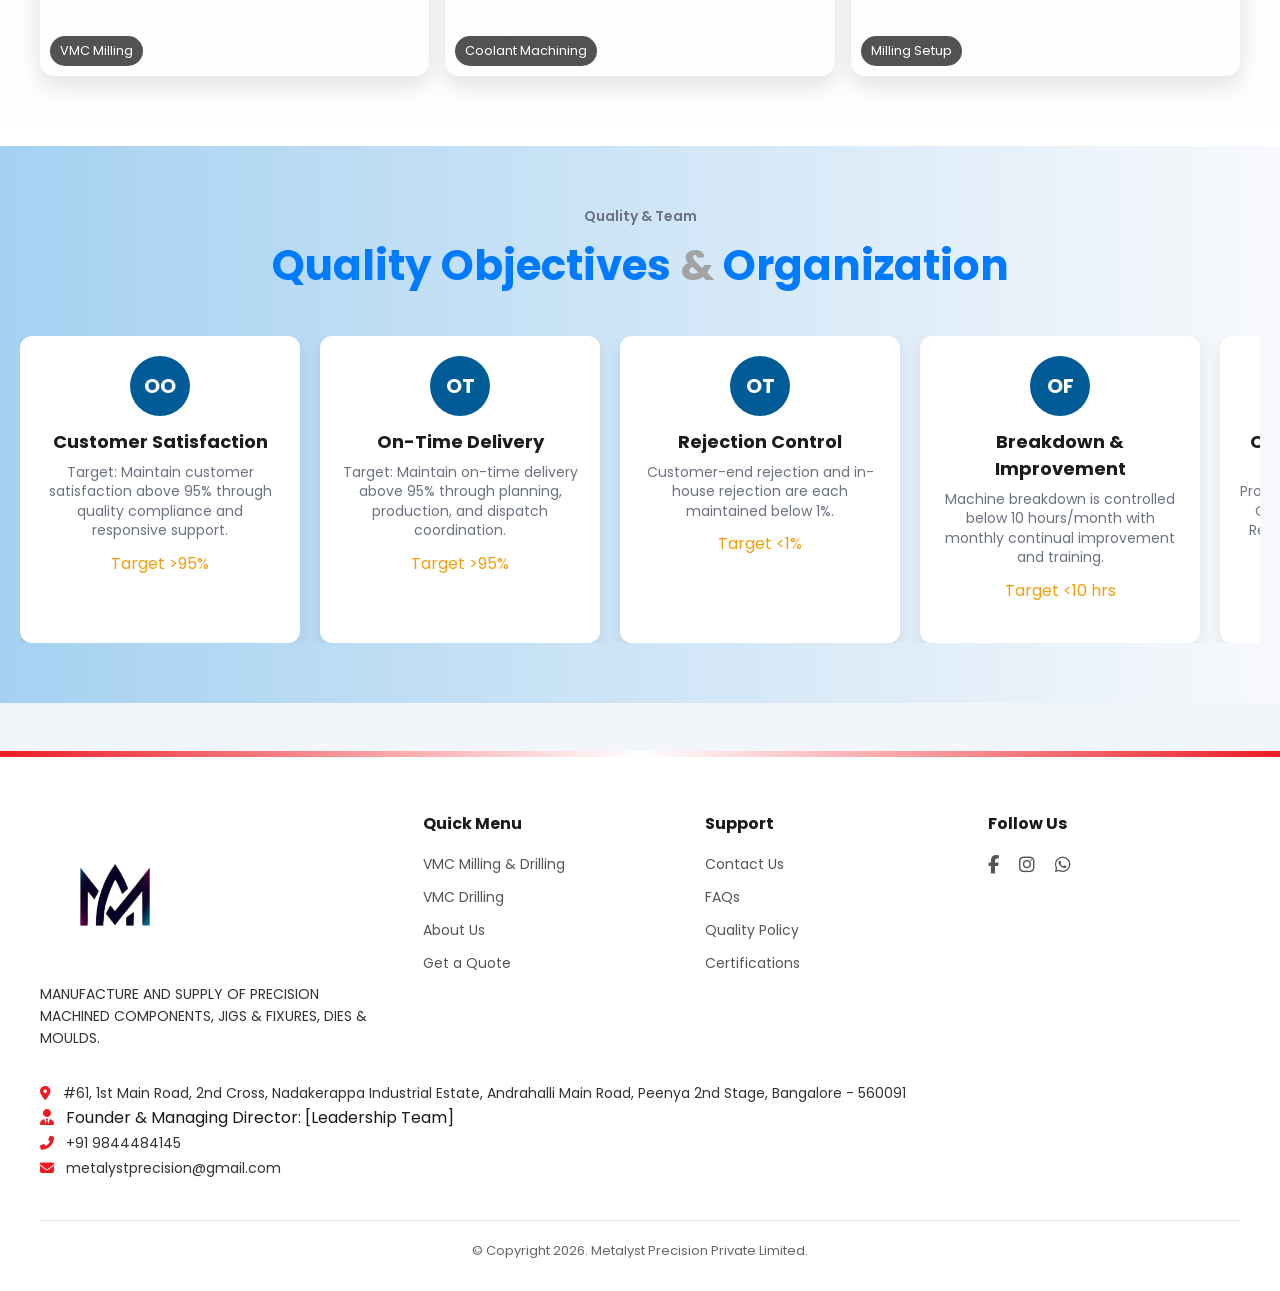
==== commit a135bfc5: "modify the nav and footer" ====
--- a/index.html
+++ b/index.html
@@ -46,9 +46,6 @@
       }
 
       .service-hero {
-      
-      
-
         object-fit: contain;
         background-position: center;
         padding: 100px 30px;
@@ -1131,7 +1128,11 @@
       <div class="footer-container">
         <!-- Left Column -->
         <div class="footer-brand">
-          <img src="img/logo.png" alt="Metalyst Precision Logo" class="logo" />
+          <img
+            src="img/logo-metalyst.png"
+            alt="Metalyst Precision Logo"
+            class="logo"
+          />
           <p>
             MANUFACTURE AND SUPPLY OF PRECISION MACHINED COMPONENTS, JIGS &
             FIXURES, DIES & MOULDS.
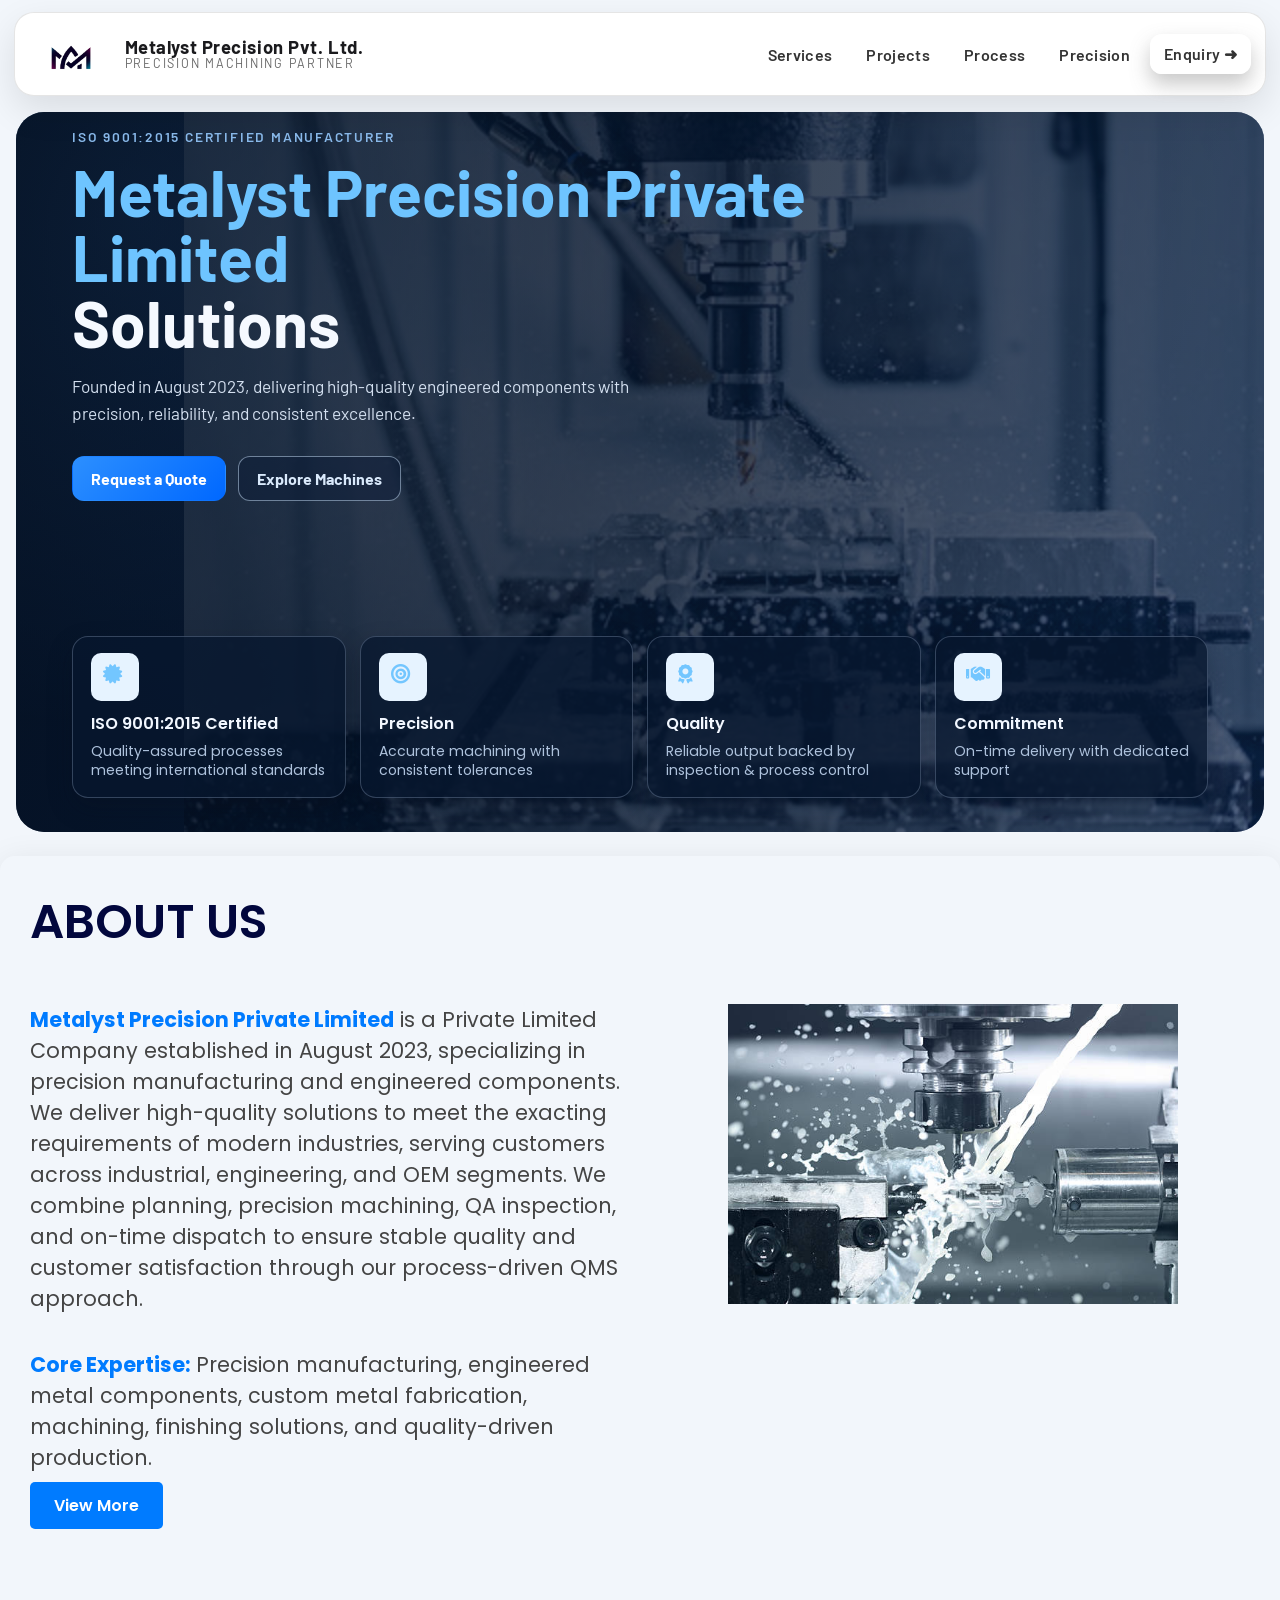
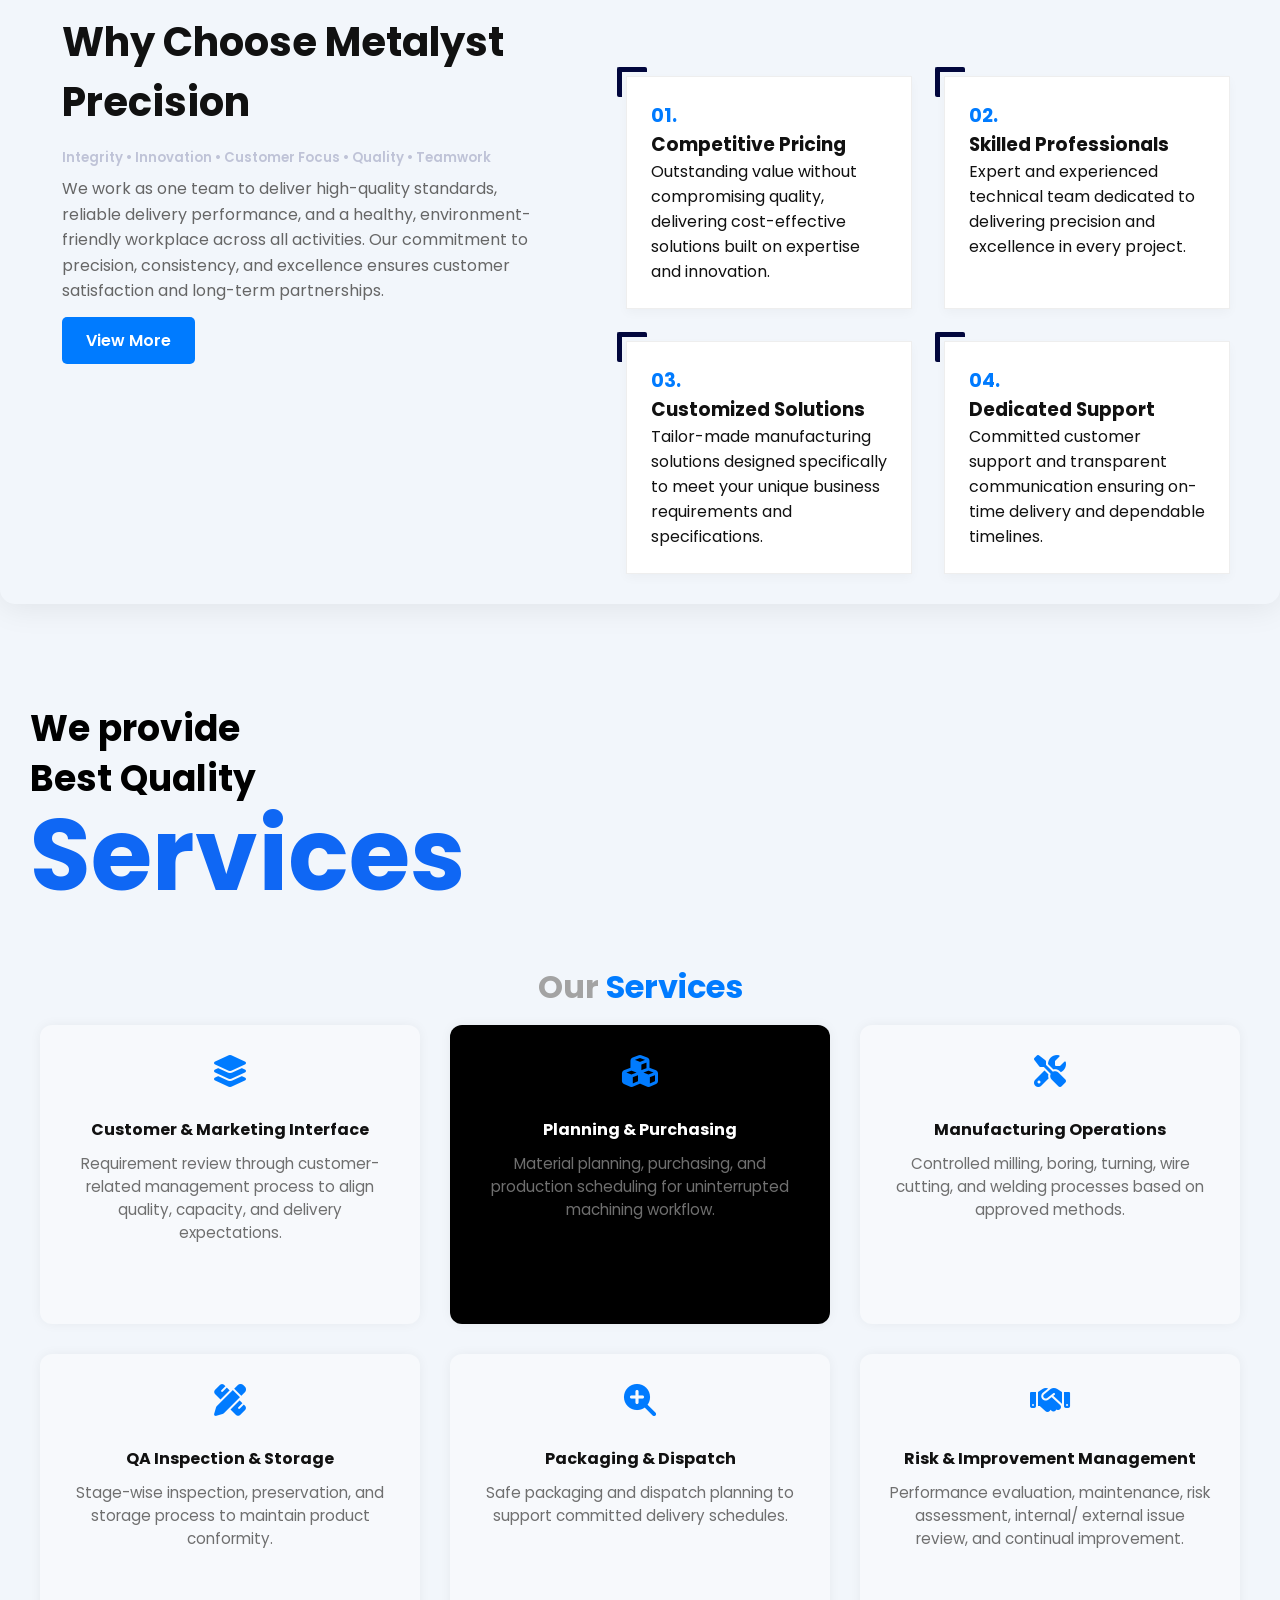
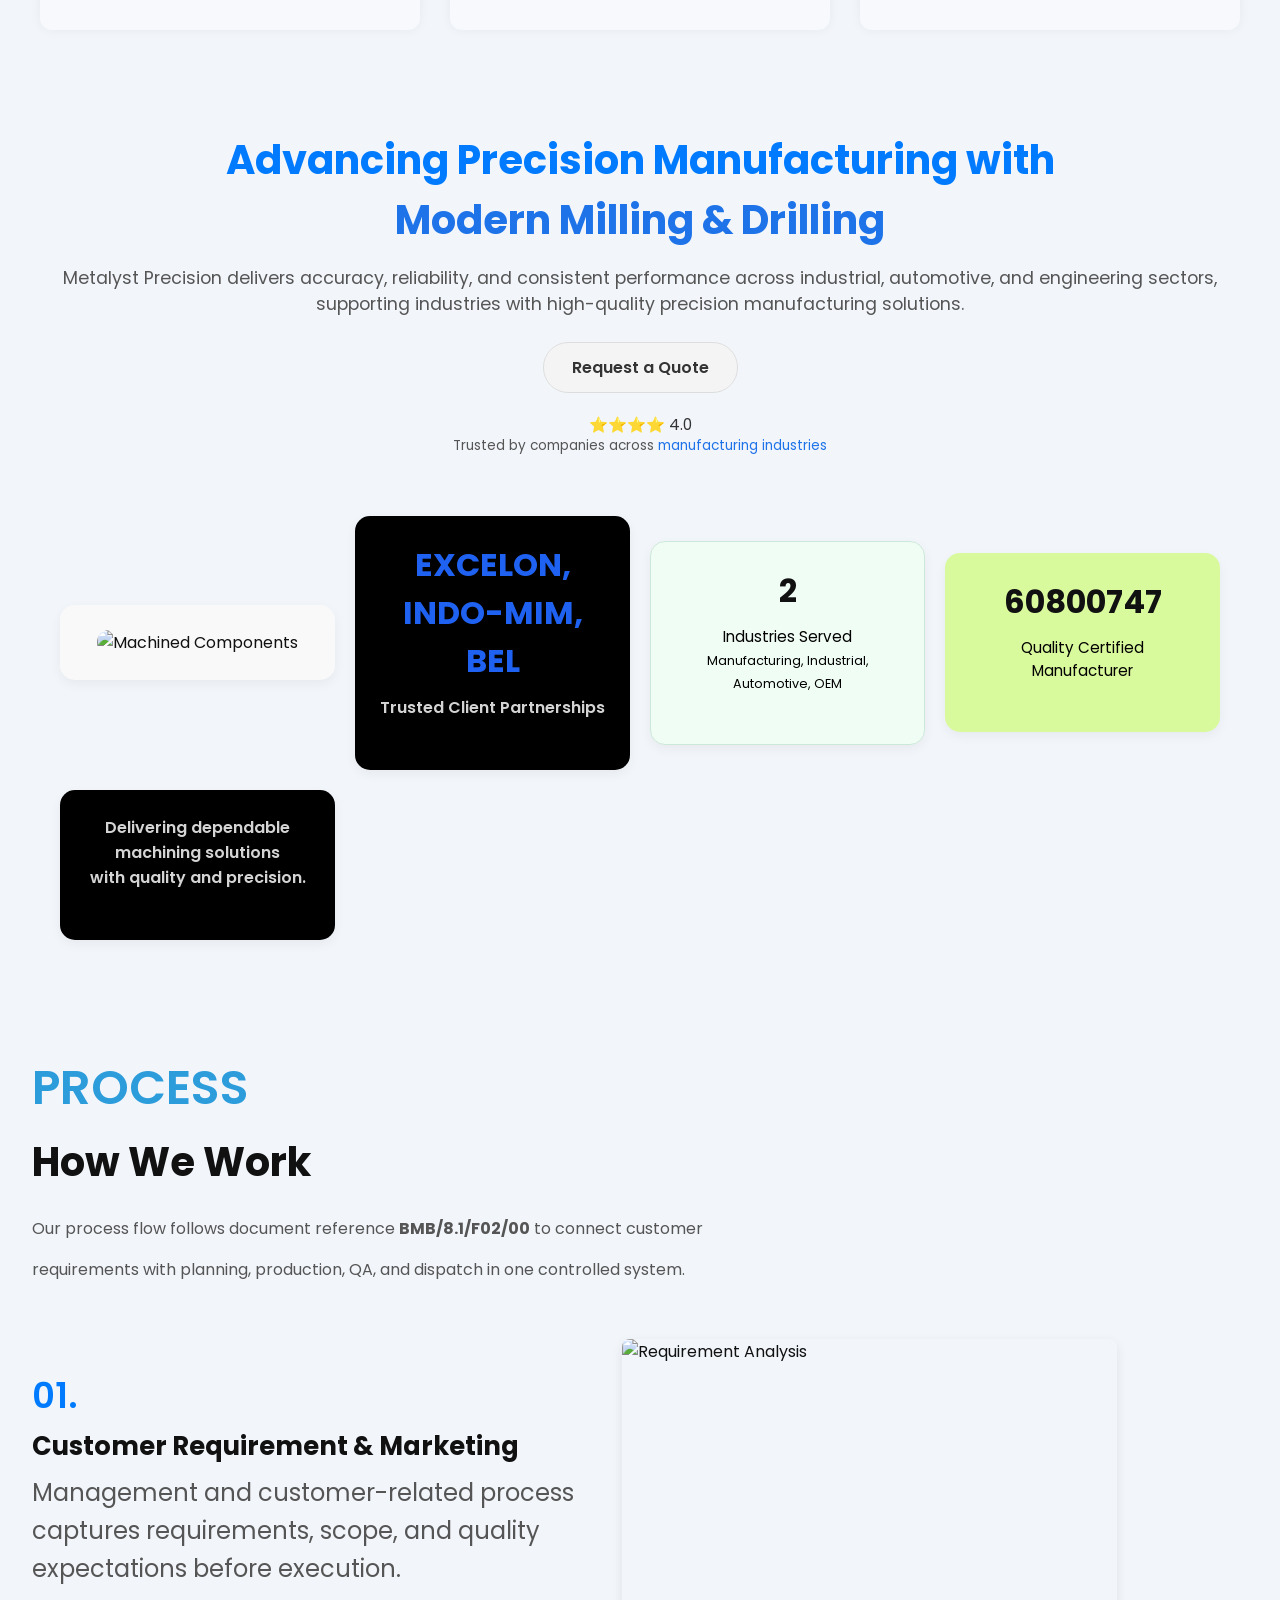
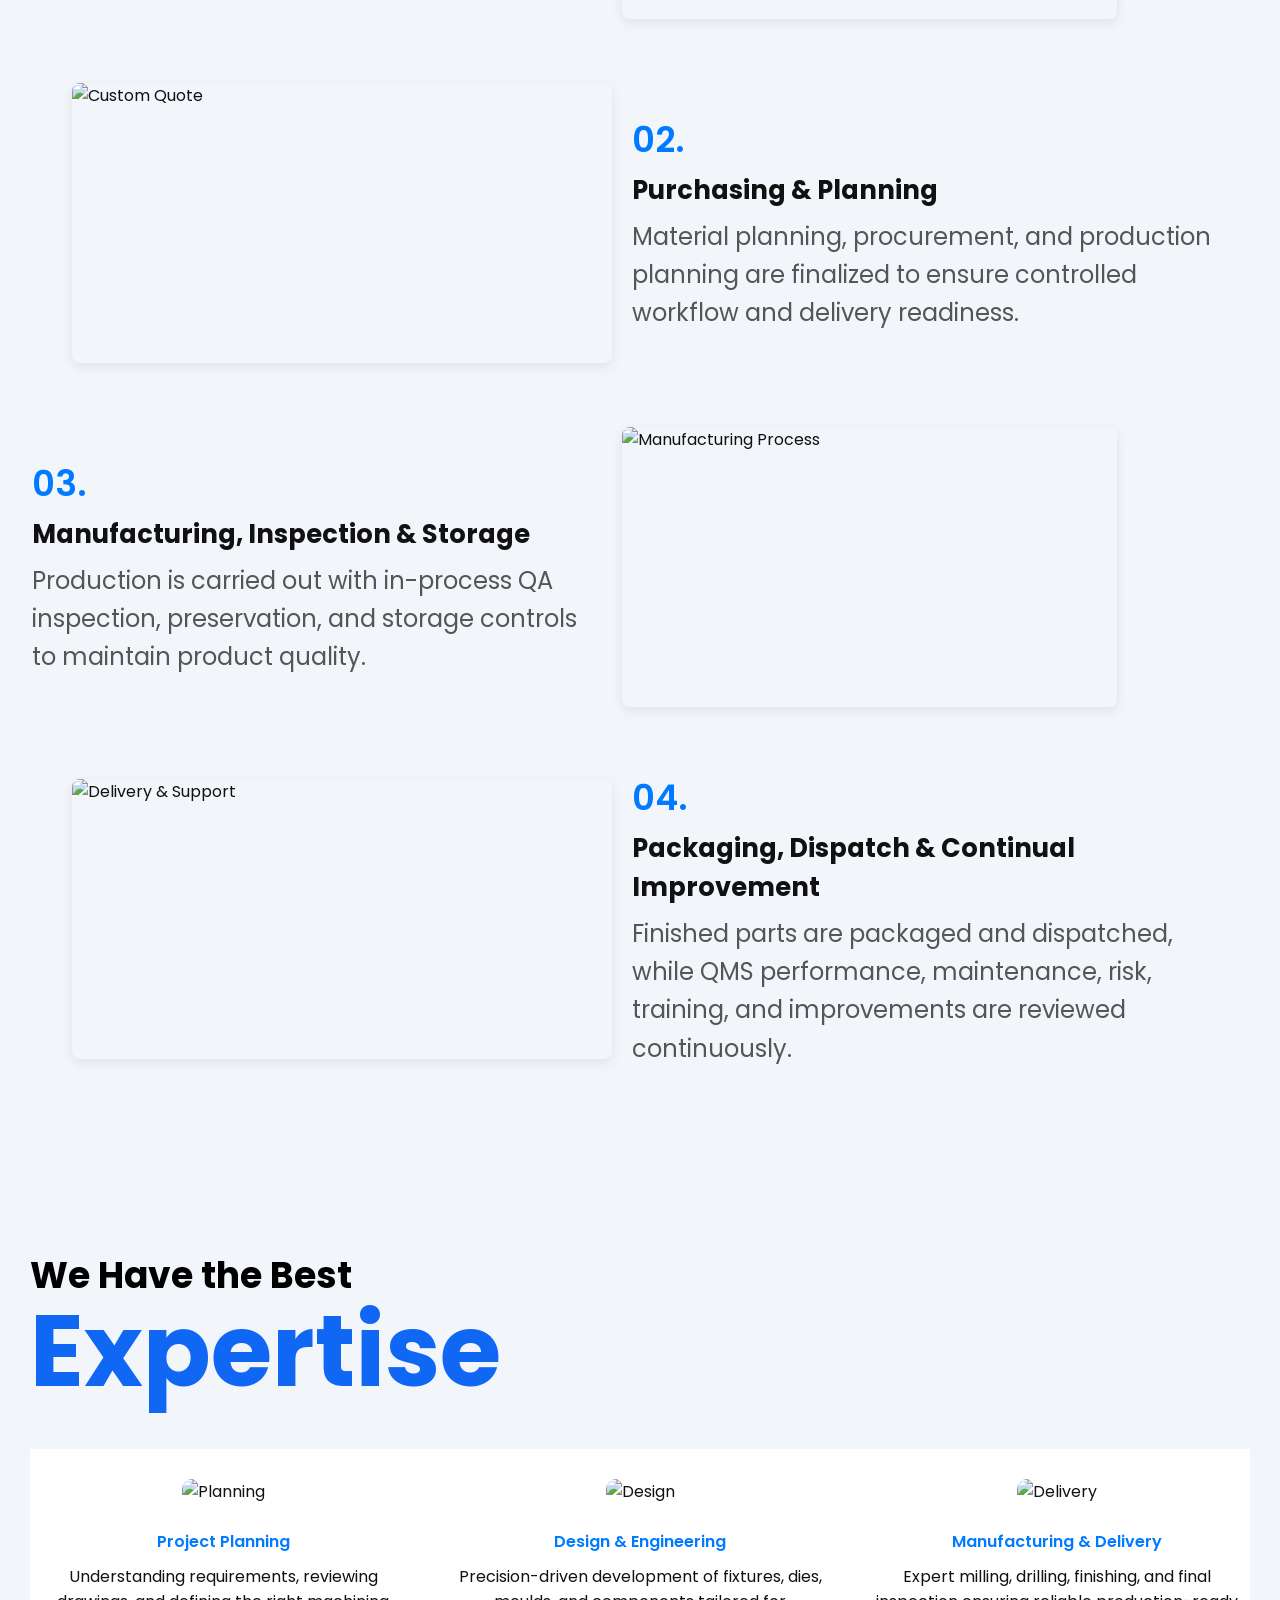
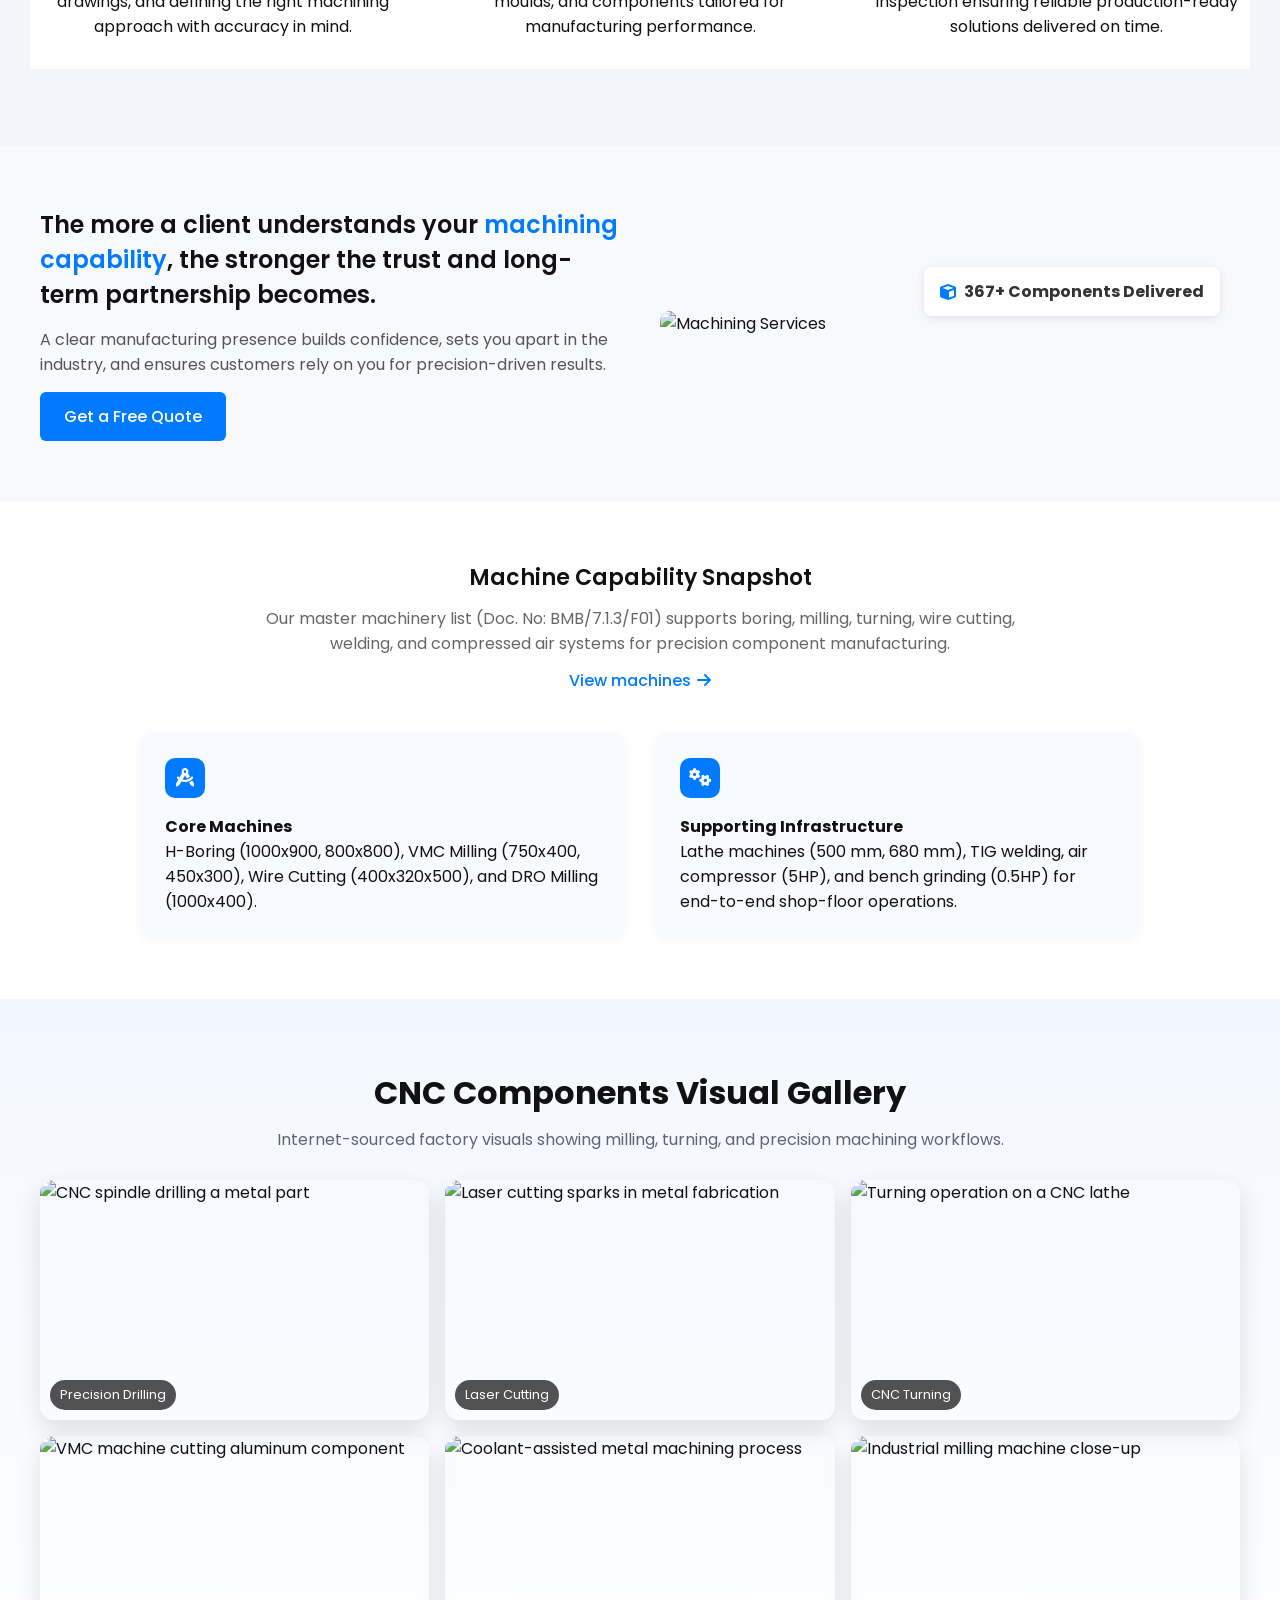
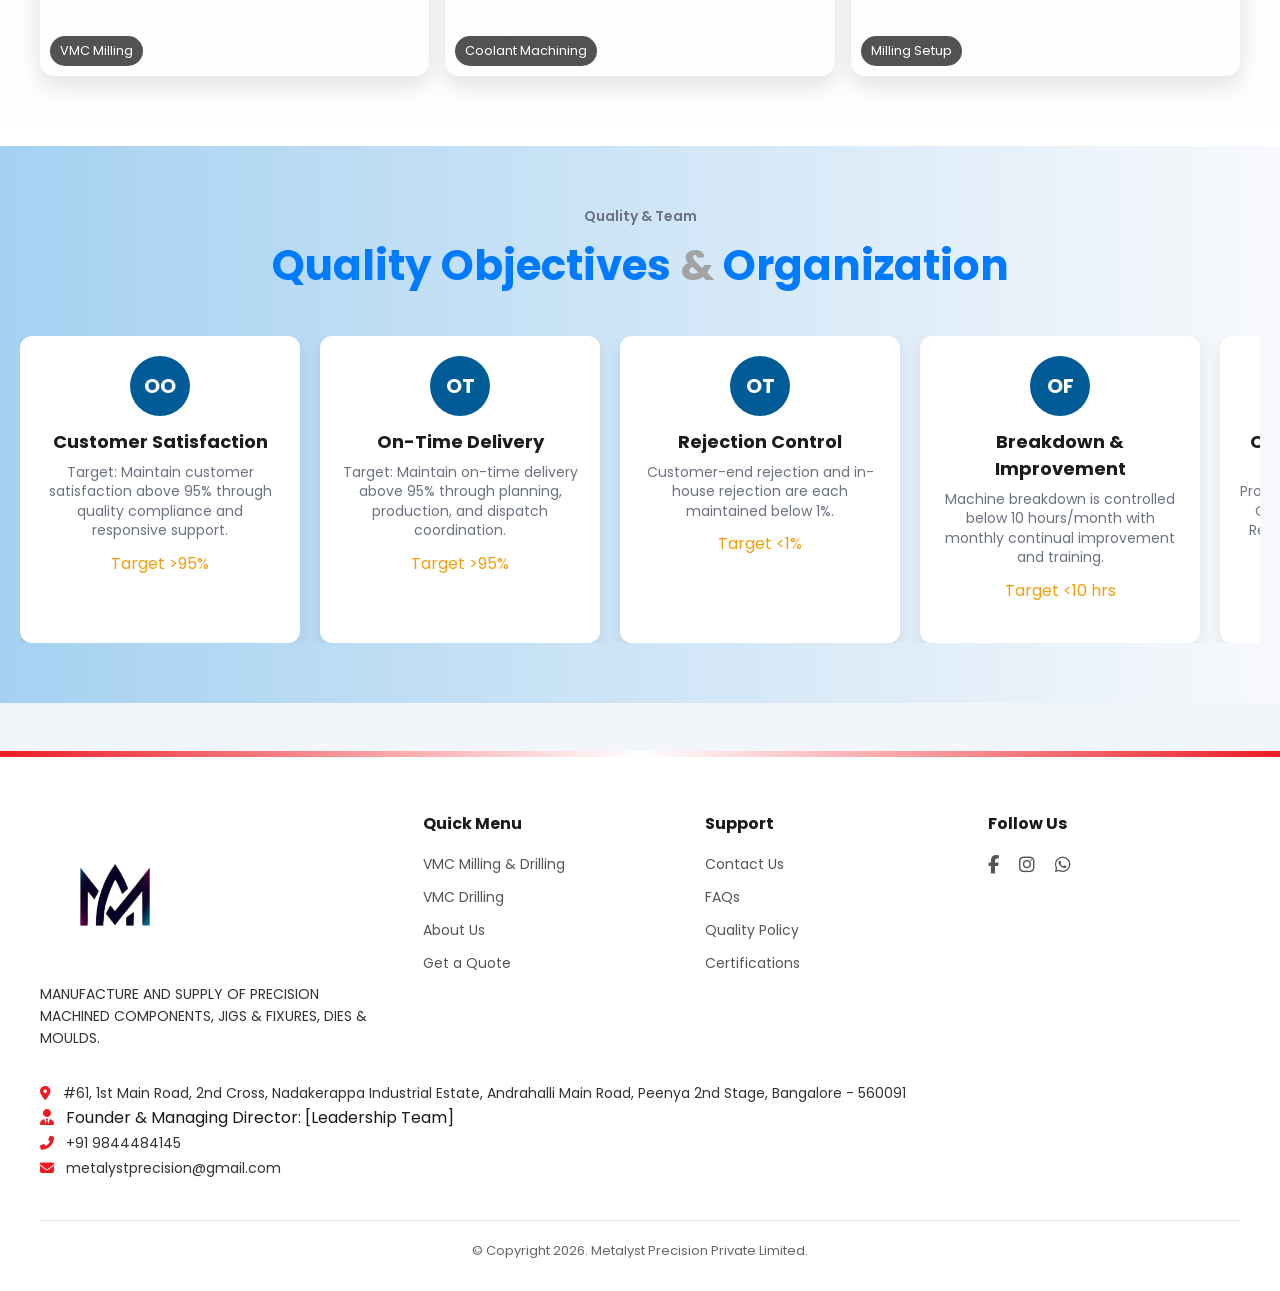
==== commit 721a7c78: "modify the nav and precision" ====
--- a/index.html
+++ b/index.html
@@ -410,7 +410,7 @@
       <!-- Hero Background Image -->
       <img
         class="bgimg"
-        src="https://images.unsplash.com/photo-1711418235334-8895331a6cf9?auto=format&fit=crop&w=2200&q=80"
+        src="img/index/360_F_500918189_xsBOBFpzqSekBwrIQf2e2A7jwwS5Ntqh.jpg"
         alt="Hero Background"
       />
 
@@ -500,10 +500,7 @@
       </div>
 
       <div class="about-images">
-        <img
-          src="https://images.unsplash.com/photo-1740209475472-aa7d280f7452?auto=format&fit=crop&w=1600&q=80"
-          alt="VMC machining"
-        />
+        <img src="img/index/istockphoto-154368811-612x612.jpg" alt="VMC machining" />
       </div>
 
       <div class="abtwhy-container">
@@ -667,7 +664,7 @@
         <!-- Image Stat -->
         <div class="stat2">
           <img
-            src="https://images.unsplash.com/photo-1666618090858-fbcee636bd3e?auto=format&fit=crop&w=1600&q=80"
+            src="img/index/WhatsApp Image 2026-04-13 at 7.01.20 PM.jpeg"
             alt="Machined Components"
           />
         </div>
@@ -726,7 +723,7 @@
             </div>
             <div class="timeline-img">
               <img
-                src="https://images.unsplash.com/photo-1598302936625-6075fbd98dd7?auto=format&fit=crop&w=1400&q=80"
+                src="img/index/WhatsApp Image 2026-04-13 at 7.01.20 PM (1).jpeg"
                 alt="Requirement Analysis"
               />
             </div>
@@ -744,7 +741,7 @@
             </div>
             <div class="timeline-img">
               <img
-                src="https://images.unsplash.com/photo-1669154772564-71034c803b53?auto=format&fit=crop&w=1400&q=80"
+                src="img/index/WhatsApp Image 2026-04-13 at 7.01.21 PM.jpeg"
                 alt="Custom Quote"
               />
             </div>
@@ -762,7 +759,7 @@
             </div>
             <div class="timeline-img">
               <img
-                src="https://images.unsplash.com/photo-1652888510609-ed2d2ad64d6b?auto=format&fit=crop&w=1400&q=80"
+                src="img/index/WhatsApp Image 2026-04-13 at 7.01.21 PM (1).jpeg"
                 alt="Manufacturing Process"
               />
             </div>
@@ -781,7 +778,7 @@
             </div>
             <div class="timeline-img">
               <img
-                src="https://images.unsplash.com/photo-1682332215908-aa44cdaad6ca?auto=format&fit=crop&w=1400&q=80"
+                src="img/index/WhatsApp Image 2026-04-14 at 8.06.40 AM.jpeg"
                 alt="Delivery & Support"
               />
             </div>
@@ -801,10 +798,7 @@
           <div class="expertise-grid">
             <!-- Box 1 -->
             <div class="expert-box">
-              <img
-                src="https://images.unsplash.com/photo-1734888369502-3e01d4c0a46e?auto=format&fit=crop&w=1400&q=80"
-                alt="Planning"
-              />
+              <img src="img/index/IMG_0516.JPG.jpeg" alt="Planning" />
               <h4>Project Planning</h4>
               <p>
                 Understanding requirements, reviewing drawings, and defining the
@@ -814,10 +808,7 @@
 
             <!-- Box 2 -->
             <div class="expert-box">
-              <img
-                src="https://images.unsplash.com/photo-1648815546030-6a5792d4fa38?auto=format&fit=crop&w=1400&q=80"
-                alt="Design"
-              />
+              <img src="img/index/IMG_2752.JPG.jpeg" alt="Design" />
               <h4>Design & Engineering</h4>
               <p>
                 Precision-driven development of fixtures, dies, moulds, and
@@ -828,7 +819,7 @@
             <!-- Box 3 -->
             <div class="expert-box">
               <img
-                src="https://images.unsplash.com/photo-1687957500545-3ab8c773e7bf?auto=format&fit=crop&w=1400&q=80"
+                src="img/index/WhatsApp Image 2026-04-13 at 7.01.20 PM.jpeg"
                 alt="Delivery"
               />
               <h4>Manufacturing & Delivery</h4>
@@ -867,7 +858,7 @@
 
         <div class="awareness-image">
           <img
-            src="https://images.unsplash.com/photo-1648815546048-6da4f0083a6d?auto=format&fit=crop&w=1400&q=80"
+            src="img/index/WhatsApp Image 2026-04-13 at 7.01.20 PM (1).jpeg"
             alt="Machining Services"
           />
 
@@ -930,7 +921,7 @@
         <div class="cnc-gallery-grid">
           <figure class="cnc-gallery-card">
             <img
-              src="https://images.unsplash.com/photo-1713371398485-7bde1bde9def?auto=format&fit=crop&w=1200&q=80"
+              src="img/index/WhatsApp Image 2026-04-13 at 7.01.21 PM.jpeg"
               alt="CNC spindle drilling a metal part"
               loading="lazy"
             />
@@ -939,7 +930,7 @@
 
           <figure class="cnc-gallery-card">
             <img
-              src="https://images.unsplash.com/photo-1711418235334-8895331a6cf9?auto=format&fit=crop&w=1200&q=80"
+              src="img/index/WhatsApp Image 2026-04-13 at 7.01.21 PM (1).jpeg"
               alt="Laser cutting sparks in metal fabrication"
               loading="lazy"
             />
@@ -948,7 +939,7 @@
 
           <figure class="cnc-gallery-card">
             <img
-              src="https://images.unsplash.com/photo-1666618090858-fbcee636bd3e?auto=format&fit=crop&w=1200&q=80"
+              src="img/index/WhatsApp Image 2026-04-14 at 8.06.40 AM.jpeg"
               alt="Turning operation on a CNC lathe"
               loading="lazy"
             />
@@ -957,7 +948,7 @@
 
           <figure class="cnc-gallery-card">
             <img
-              src="https://images.unsplash.com/photo-1740209475472-aa7d280f7452?auto=format&fit=crop&w=1200&q=80"
+              src="img/index/IMG_0516.JPG.jpeg"
               alt="VMC machine cutting aluminum component"
               loading="lazy"
             />
@@ -966,7 +957,7 @@
 
           <figure class="cnc-gallery-card">
             <img
-              src="https://images.unsplash.com/photo-1652888510609-ed2d2ad64d6b?auto=format&fit=crop&w=1200&q=80"
+              src="img/index/IMG_2752.JPG.jpeg"
               alt="Coolant-assisted metal machining process"
               loading="lazy"
             />
@@ -975,7 +966,7 @@
 
           <figure class="cnc-gallery-card">
             <img
-              src="https://images.unsplash.com/photo-1648897884576-a709a346491f?auto=format&fit=crop&w=1200&q=80"
+              src="img/index/WhatsApp Image 2026-04-13 at 7.01.20 PM.jpeg"
               alt="Industrial milling machine close-up"
               loading="lazy"
             />
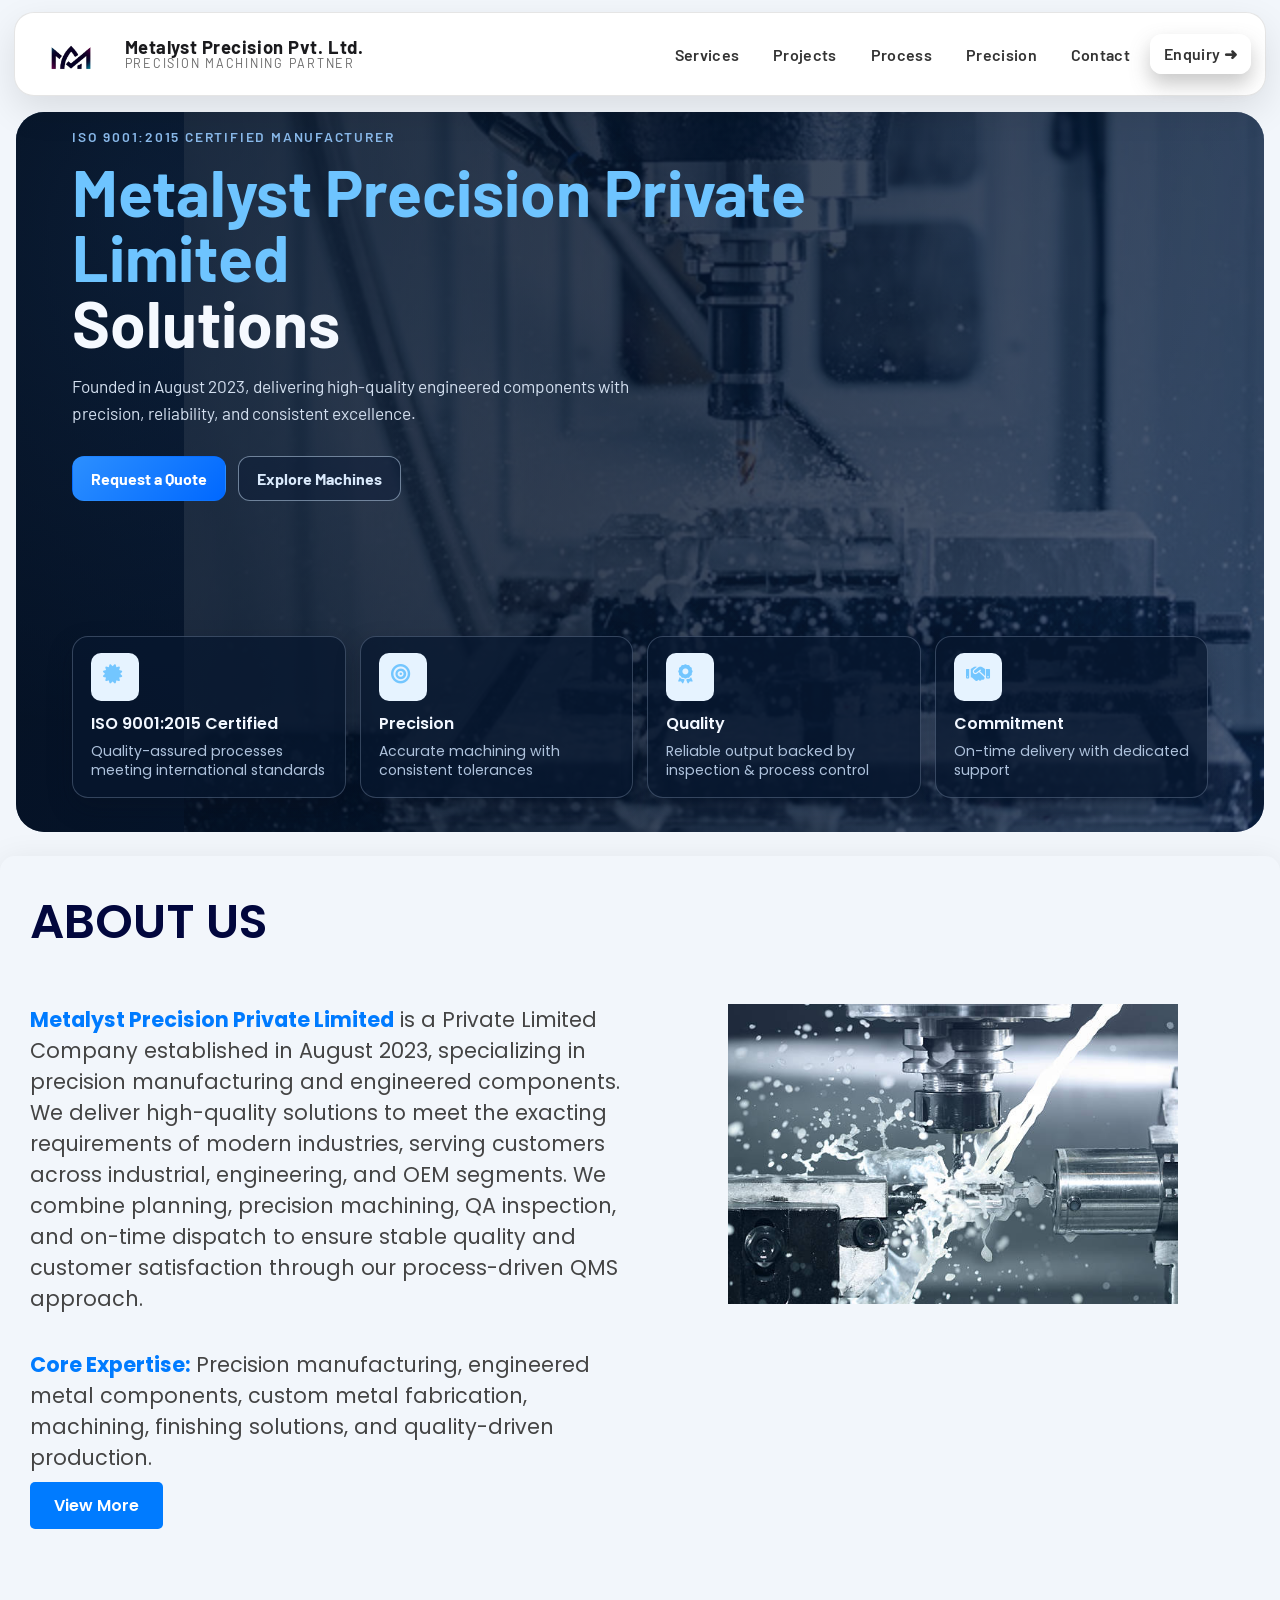
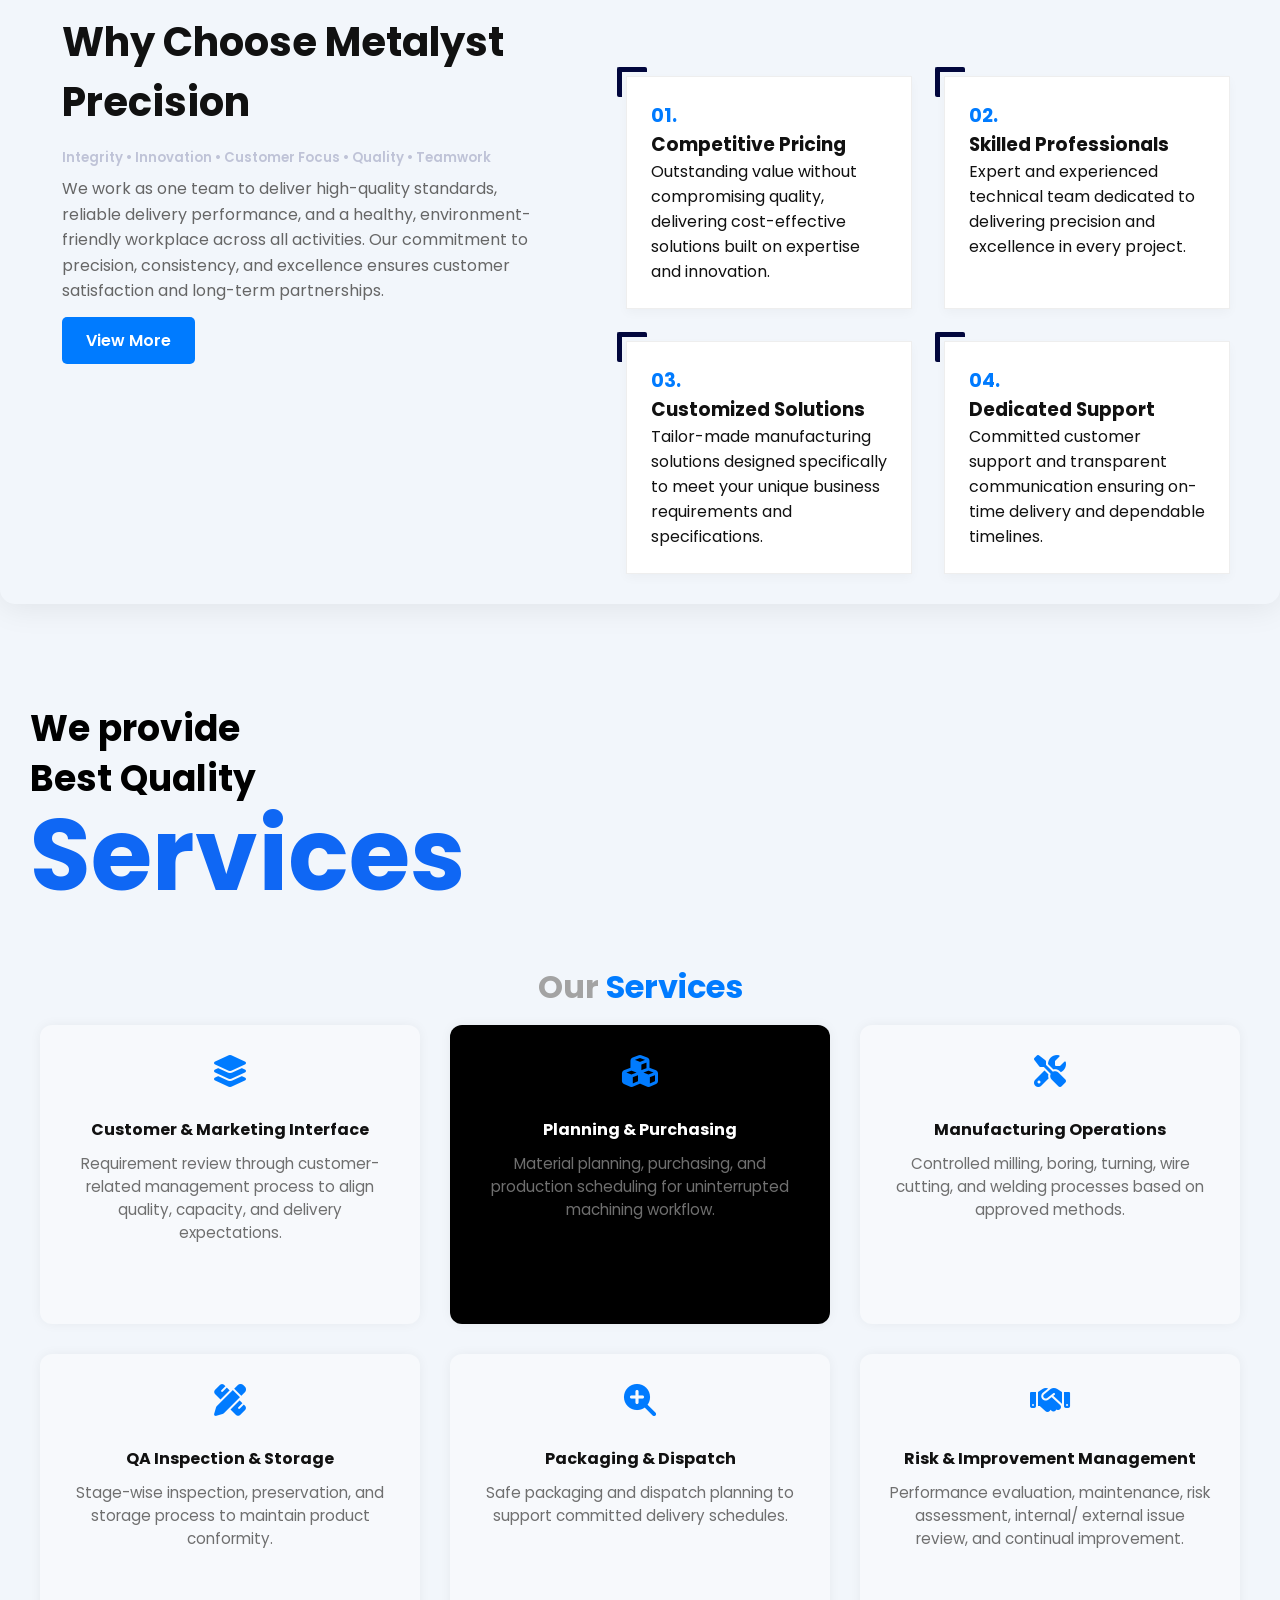
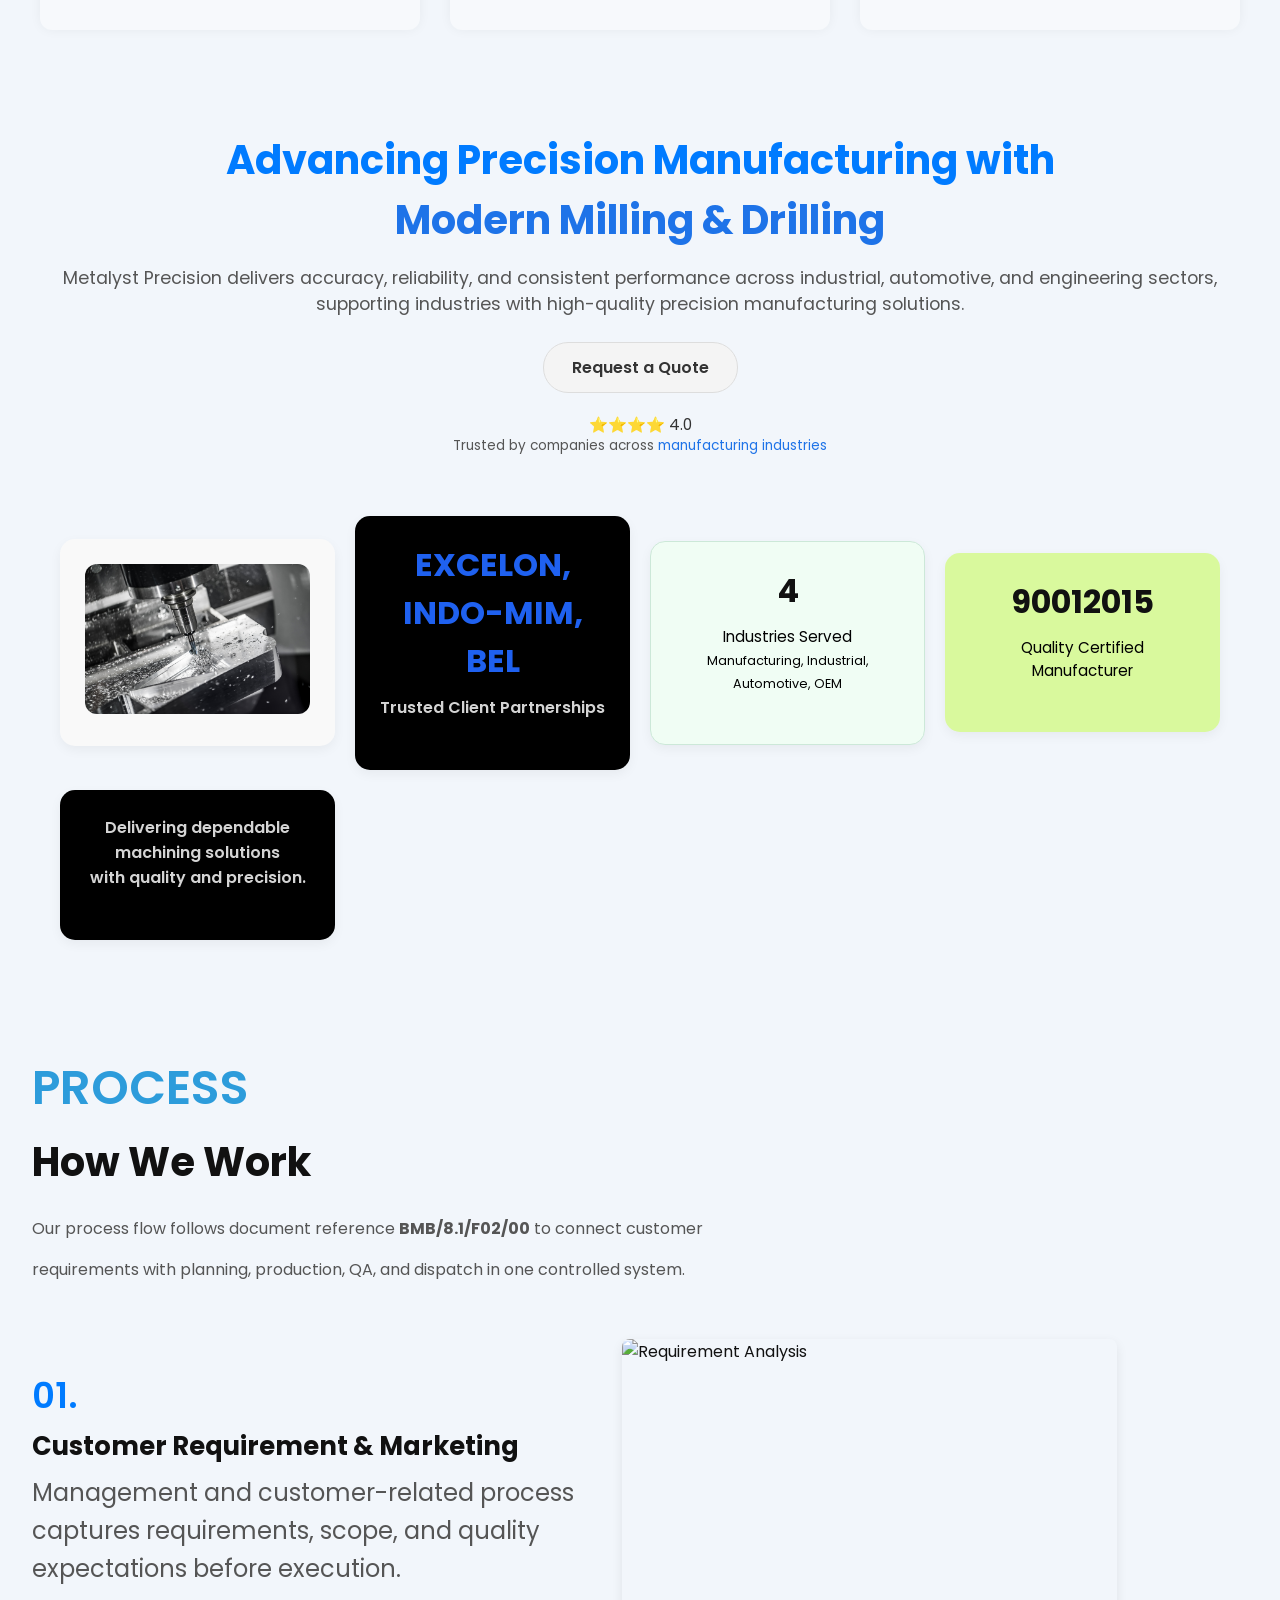
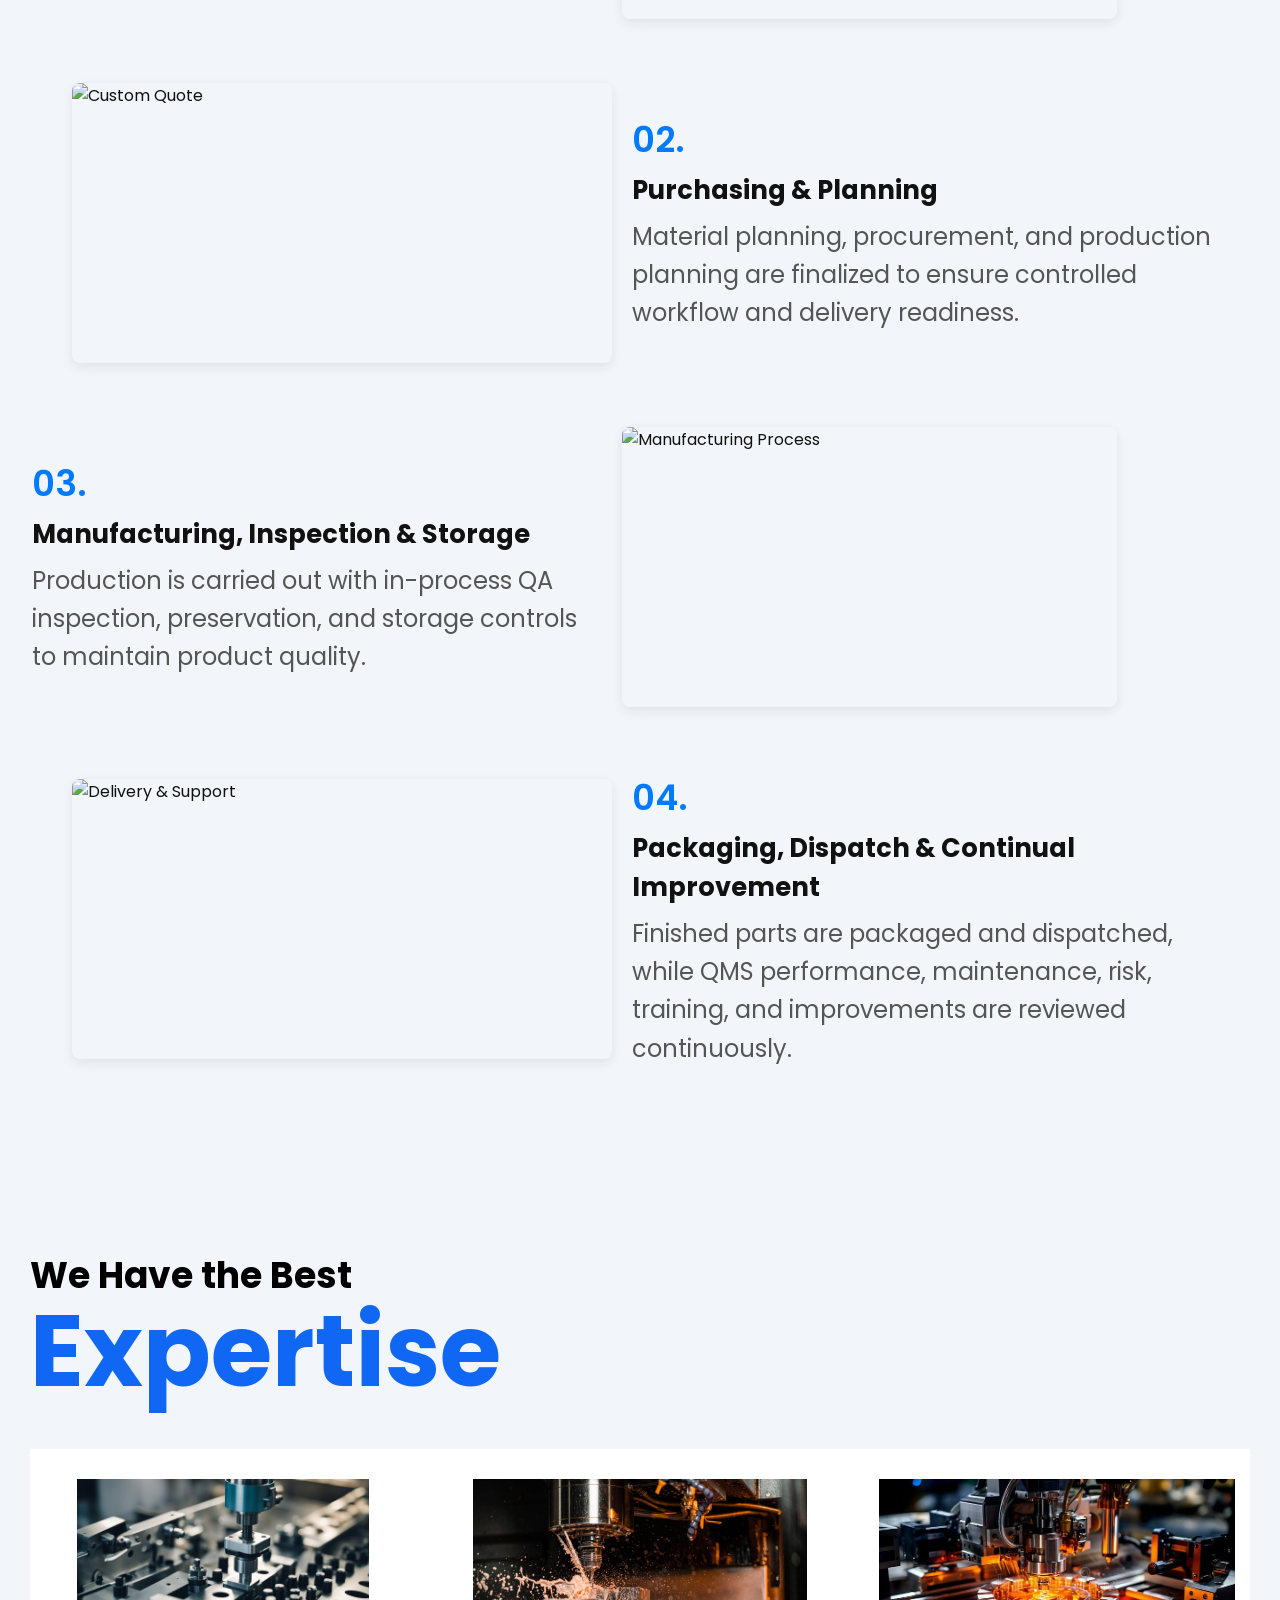
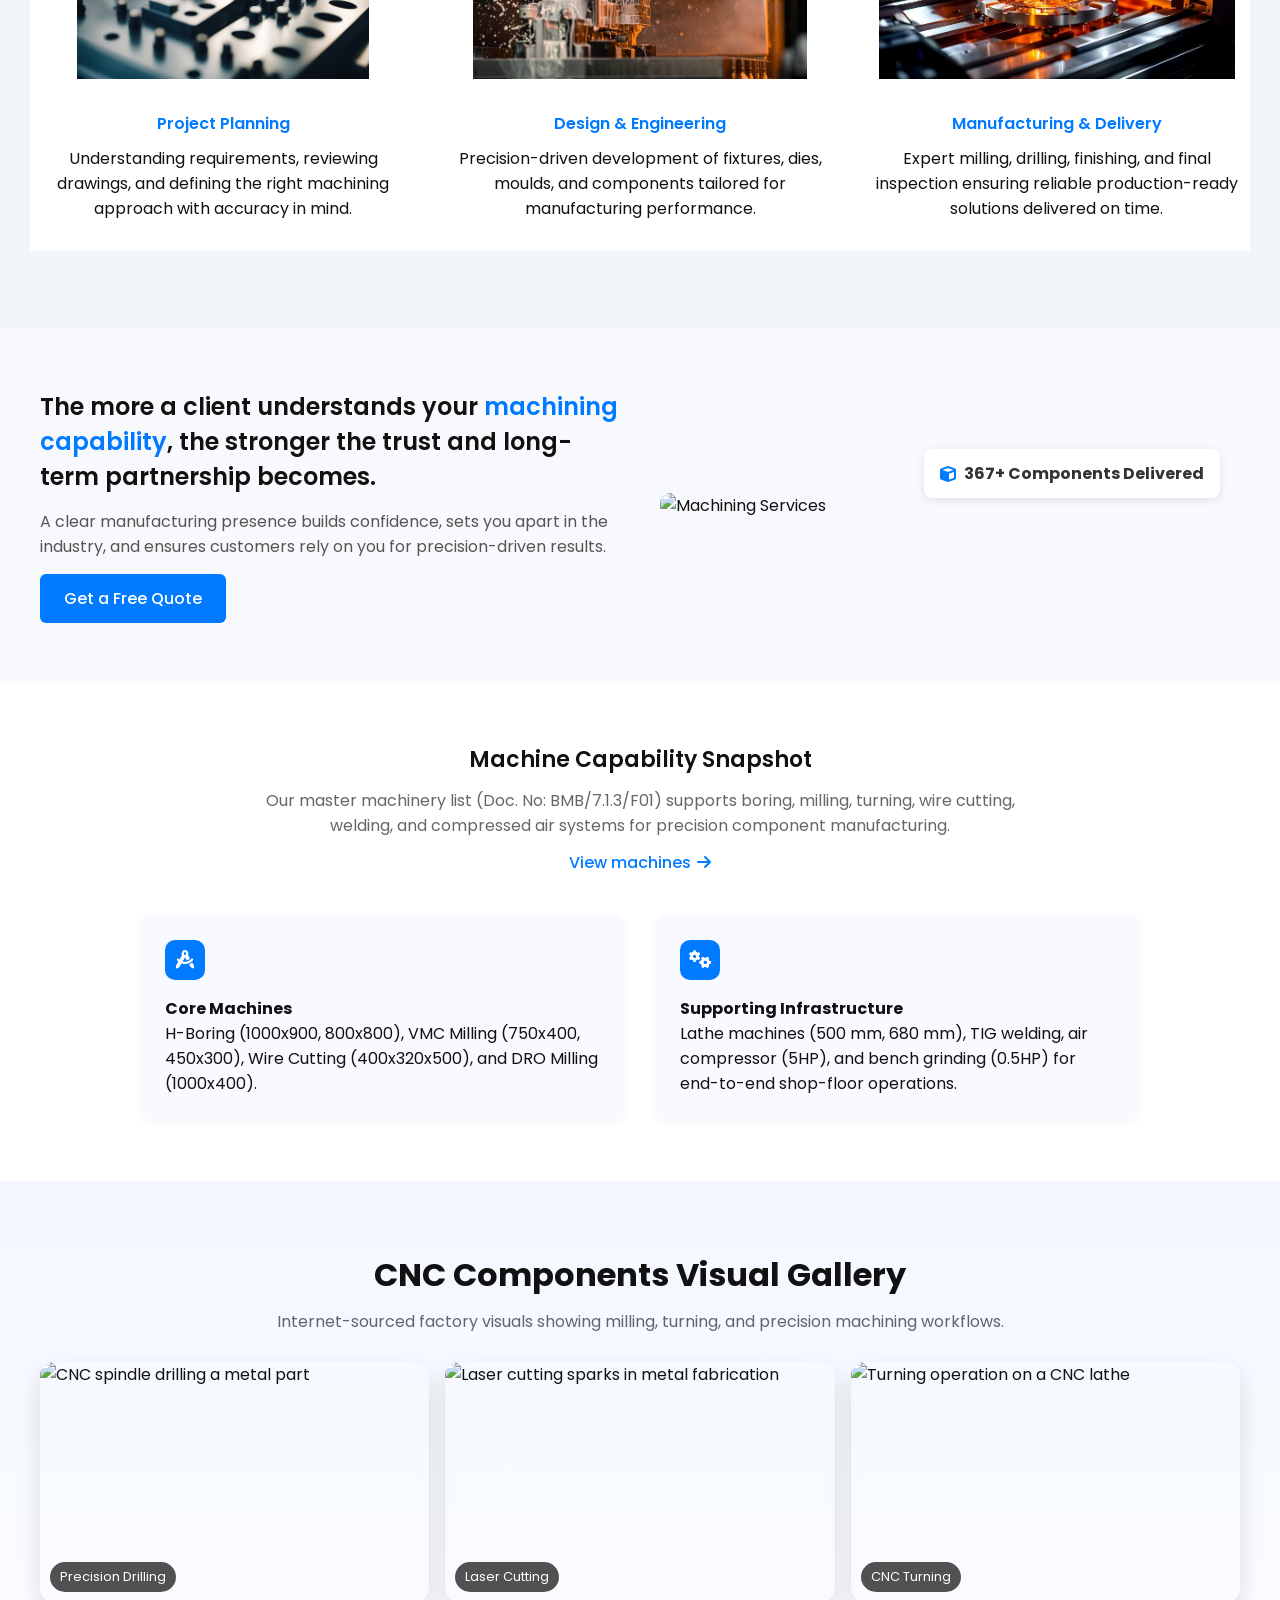
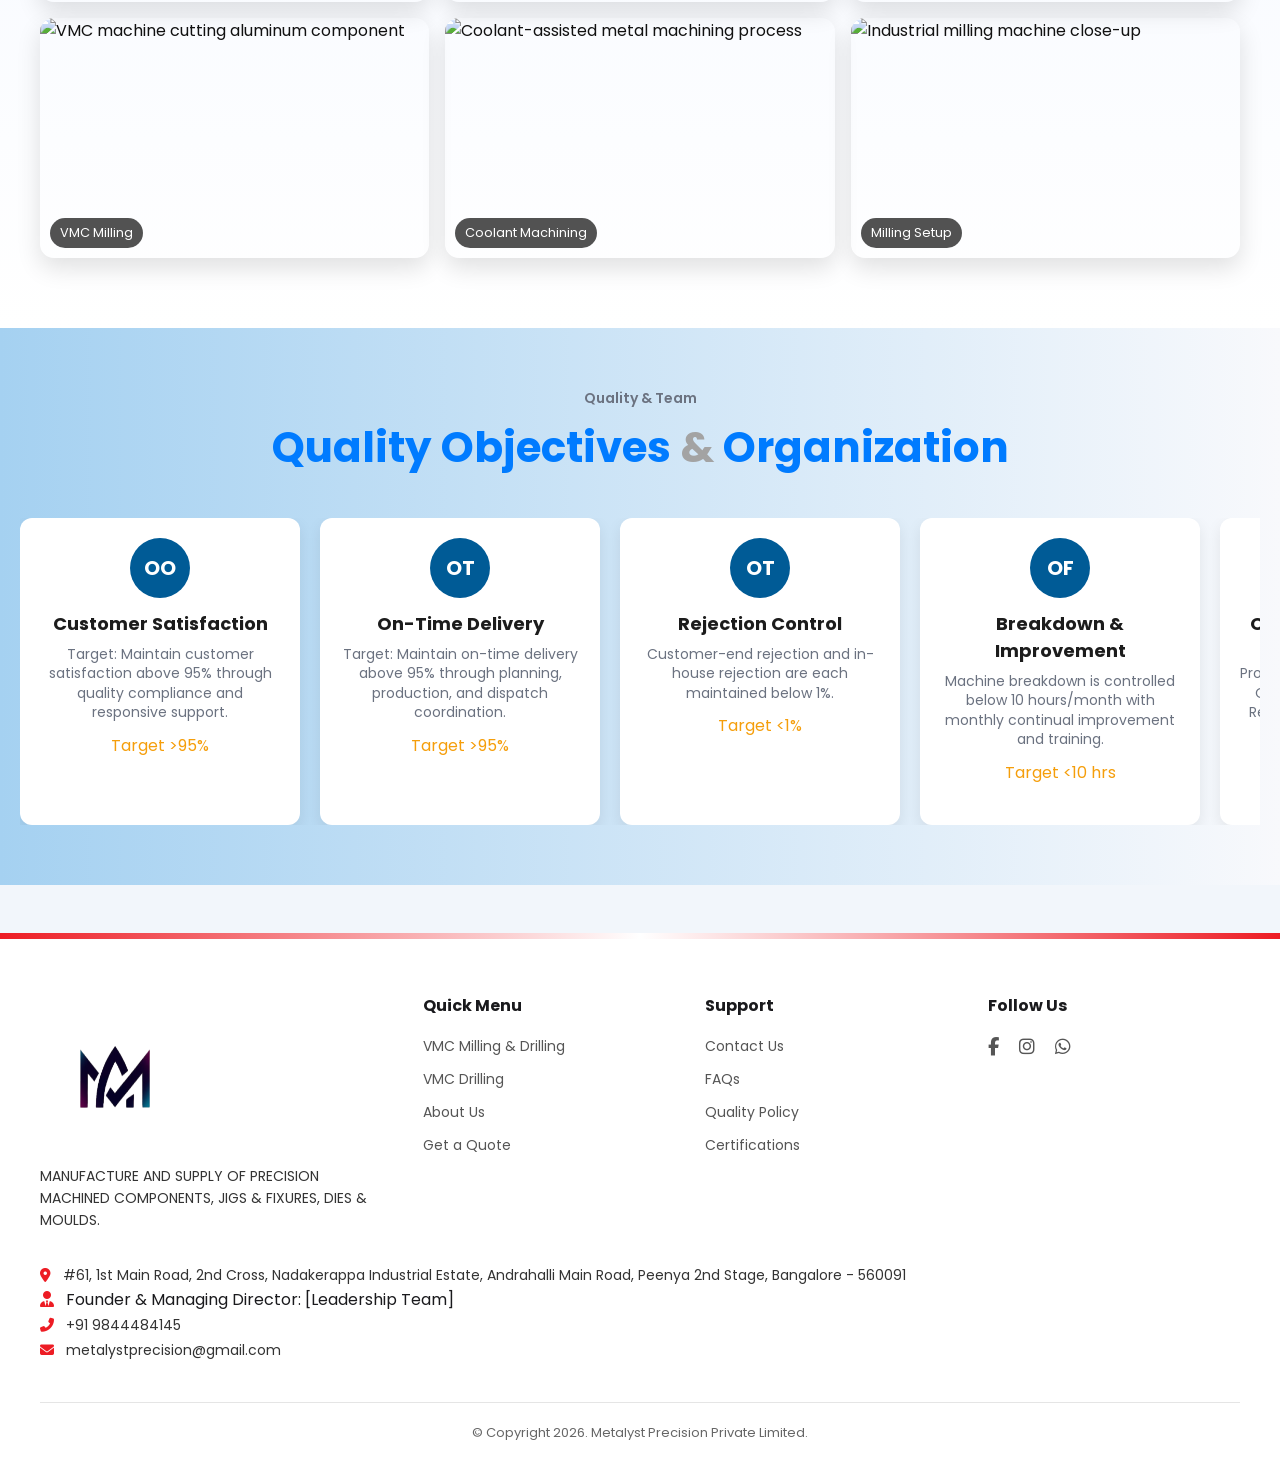
==== commit 322f83ce: "modify the nav contact" ====
--- a/index.html
+++ b/index.html
@@ -397,6 +397,7 @@
         <a href="#project">Projects</a>
         <a href="#process">Process</a>
         <a href="precision.html">Precision</a>
+        <a href="contact.html">Contact</a>
         <a
           href="https://wa.me/919844484145?text=Hi%20Metalyst%20Precision%20Private%20Limited!%20I%20am%20interested%20in%20your%20precision%20machining%20solutions.%20Please%20share%20more%20details."
           class="btn-yellow"
@@ -664,7 +665,7 @@
         <!-- Image Stat -->
         <div class="stat2">
           <img
-            src="img/index/WhatsApp Image 2026-04-13 at 7.01.20 PM.jpeg"
+            src="img/index/CNC-Machine.jpg"
             alt="Machined Components"
           />
         </div>
@@ -798,7 +799,7 @@
           <div class="expertise-grid">
             <!-- Box 1 -->
             <div class="expert-box">
-              <img src="img/index/IMG_0516.JPG.jpeg" alt="Planning" />
+              <img src="img/index/WhatsApp Image 2025-09-24 at 13.16.33_42b42982.jpg" alt="Planning" />
               <h4>Project Planning</h4>
               <p>
                 Understanding requirements, reviewing drawings, and defining the
@@ -808,7 +809,7 @@
 
             <!-- Box 2 -->
             <div class="expert-box">
-              <img src="img/index/IMG_2752.JPG.jpeg" alt="Design" />
+              <img src="img/index/WhatsApp Image 2025-09-24 at 13.16.32_faa76de1.jpg" alt="Design" />
               <h4>Design & Engineering</h4>
               <p>
                 Precision-driven development of fixtures, dies, moulds, and
@@ -819,7 +820,7 @@
             <!-- Box 3 -->
             <div class="expert-box">
               <img
-                src="img/index/WhatsApp Image 2026-04-13 at 7.01.20 PM.jpeg"
+                src="img/index/WhatsApp Image 2025-09-24 at 13.16.32_08ed03c7.jpg"
                 alt="Delivery"
               />
               <h4>Manufacturing & Delivery</h4>
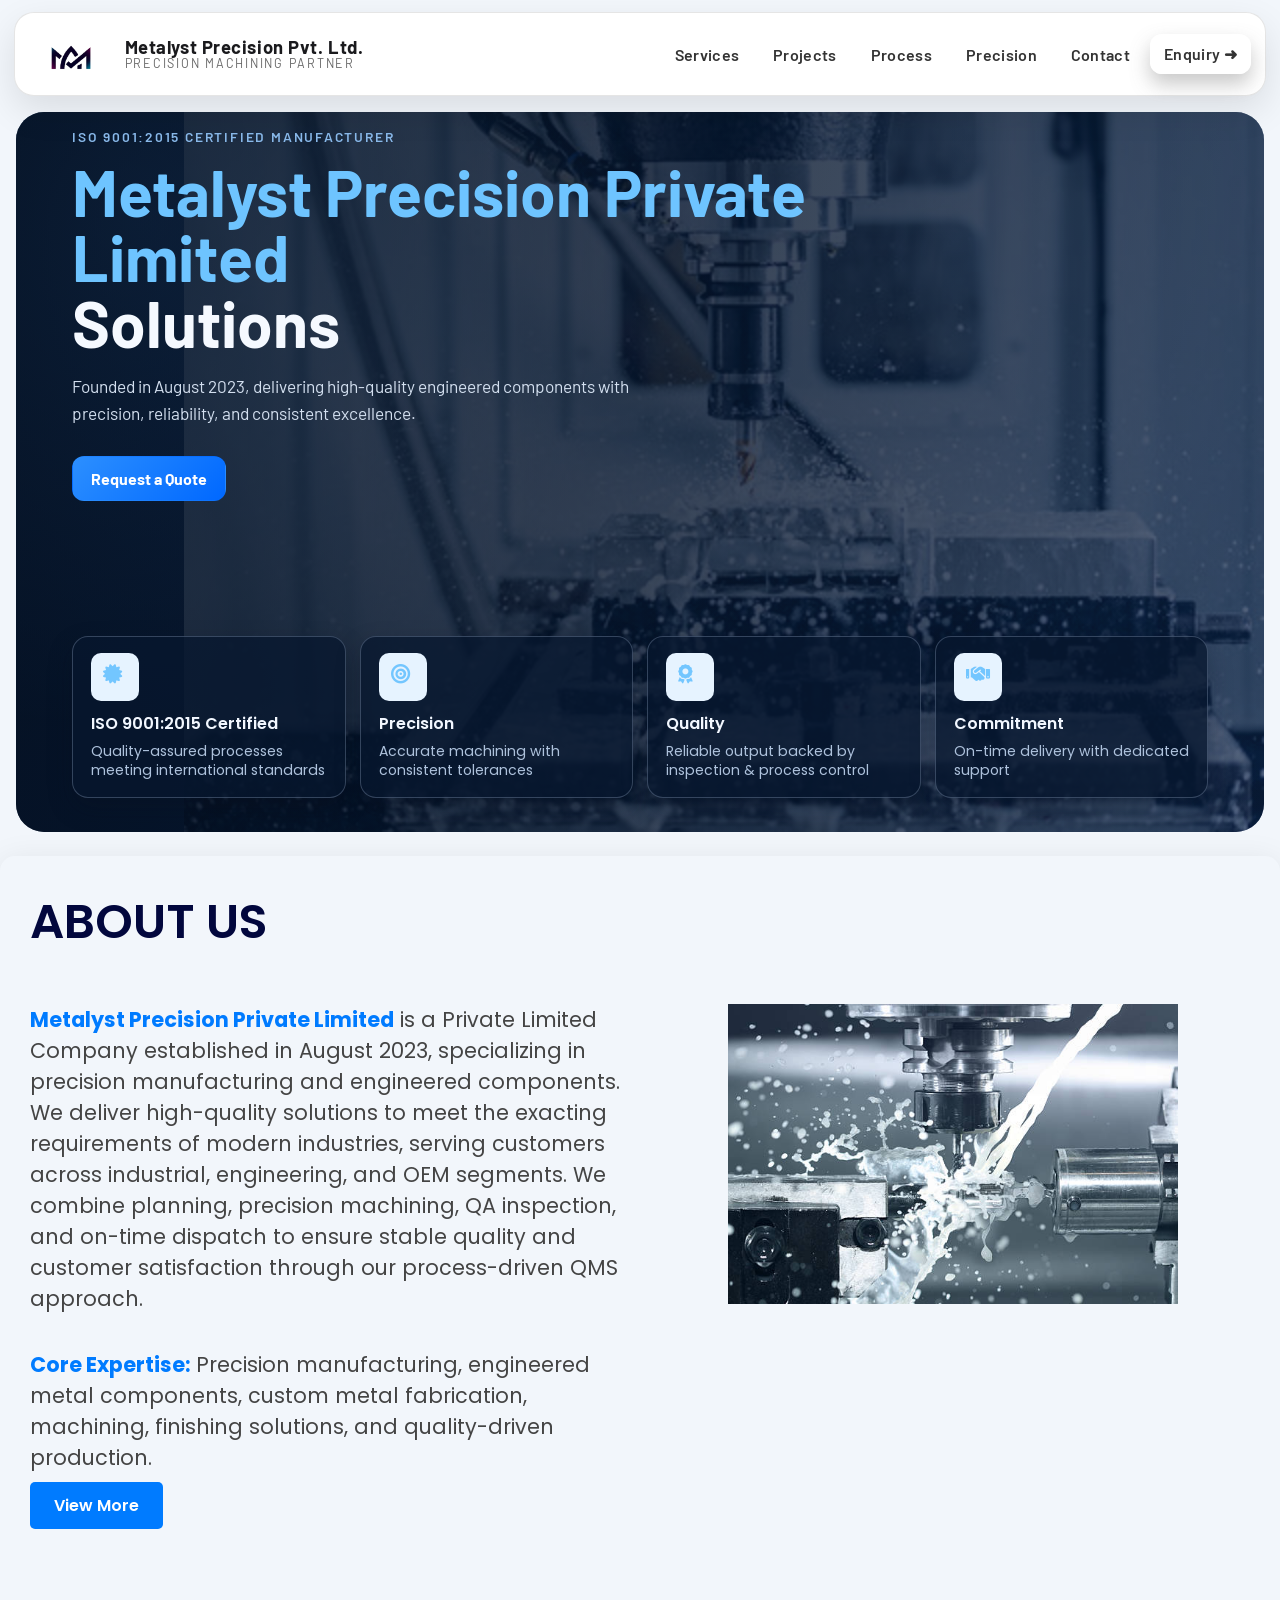
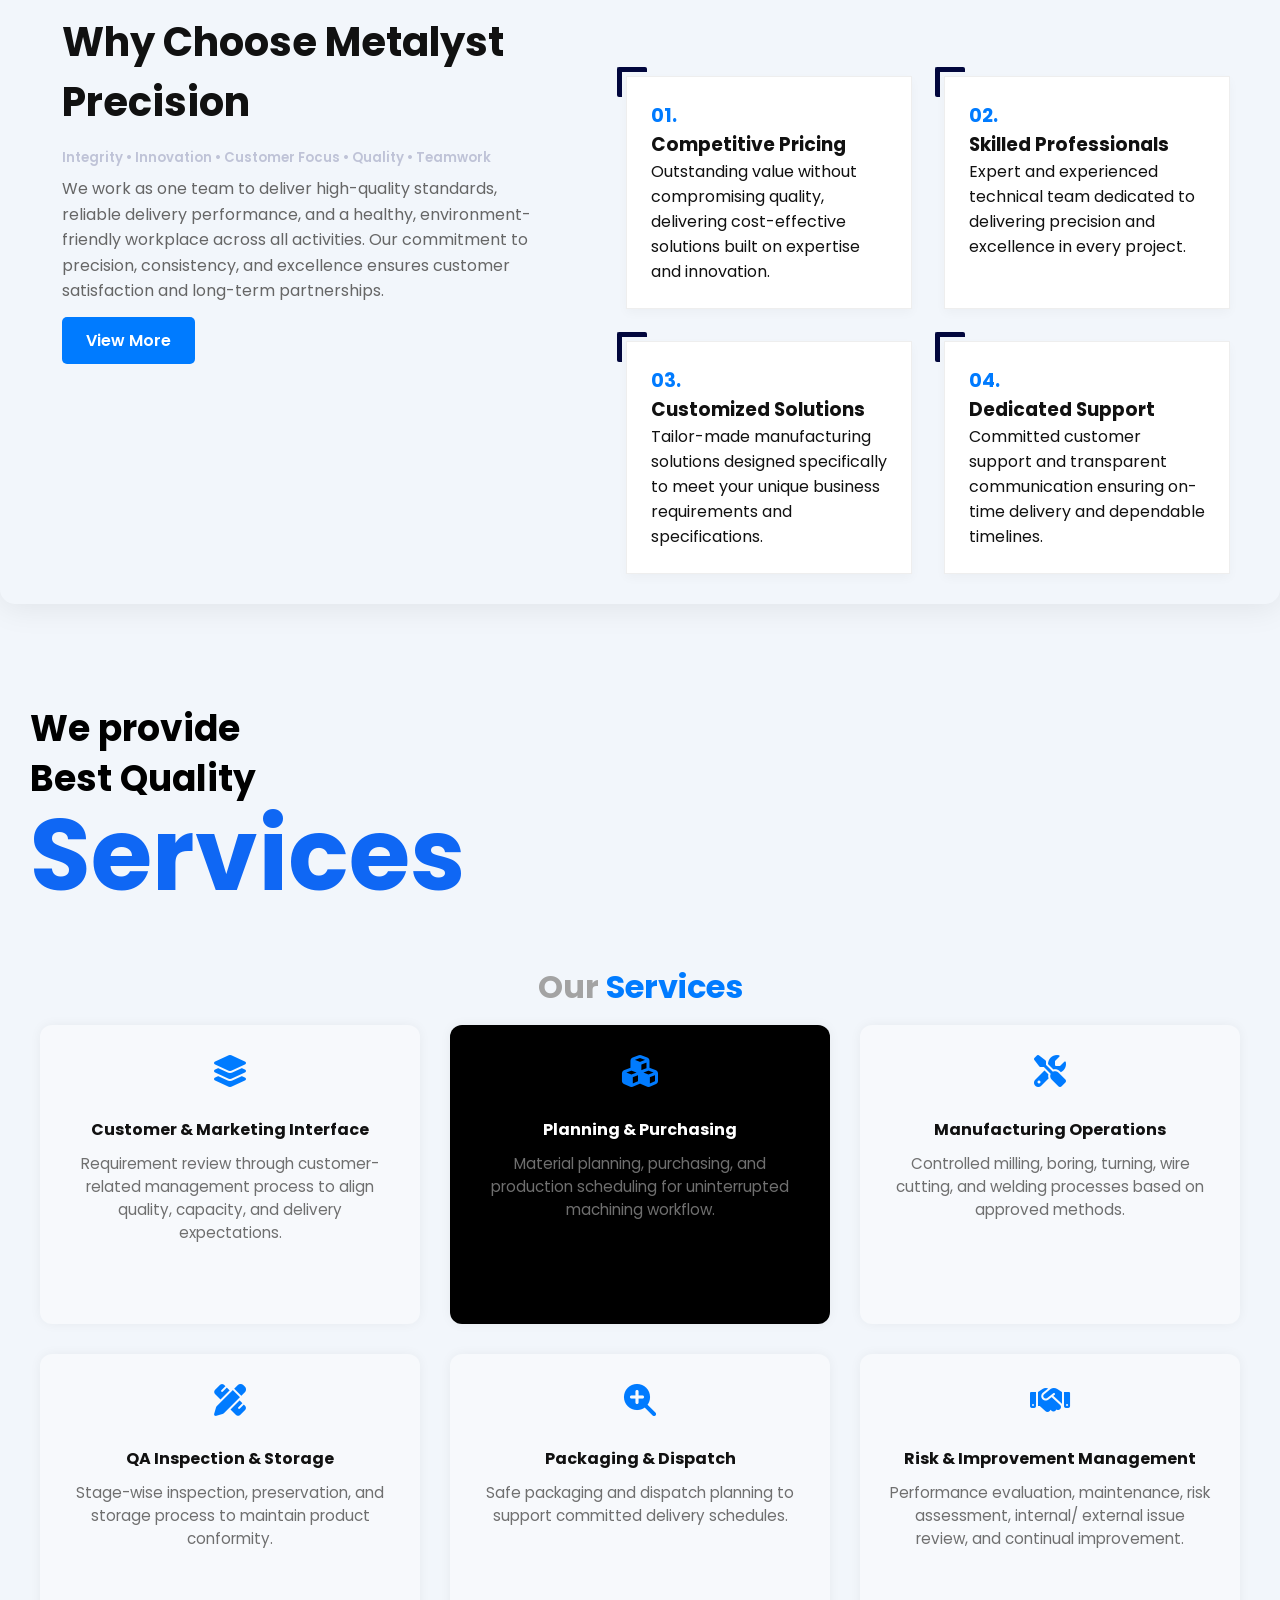
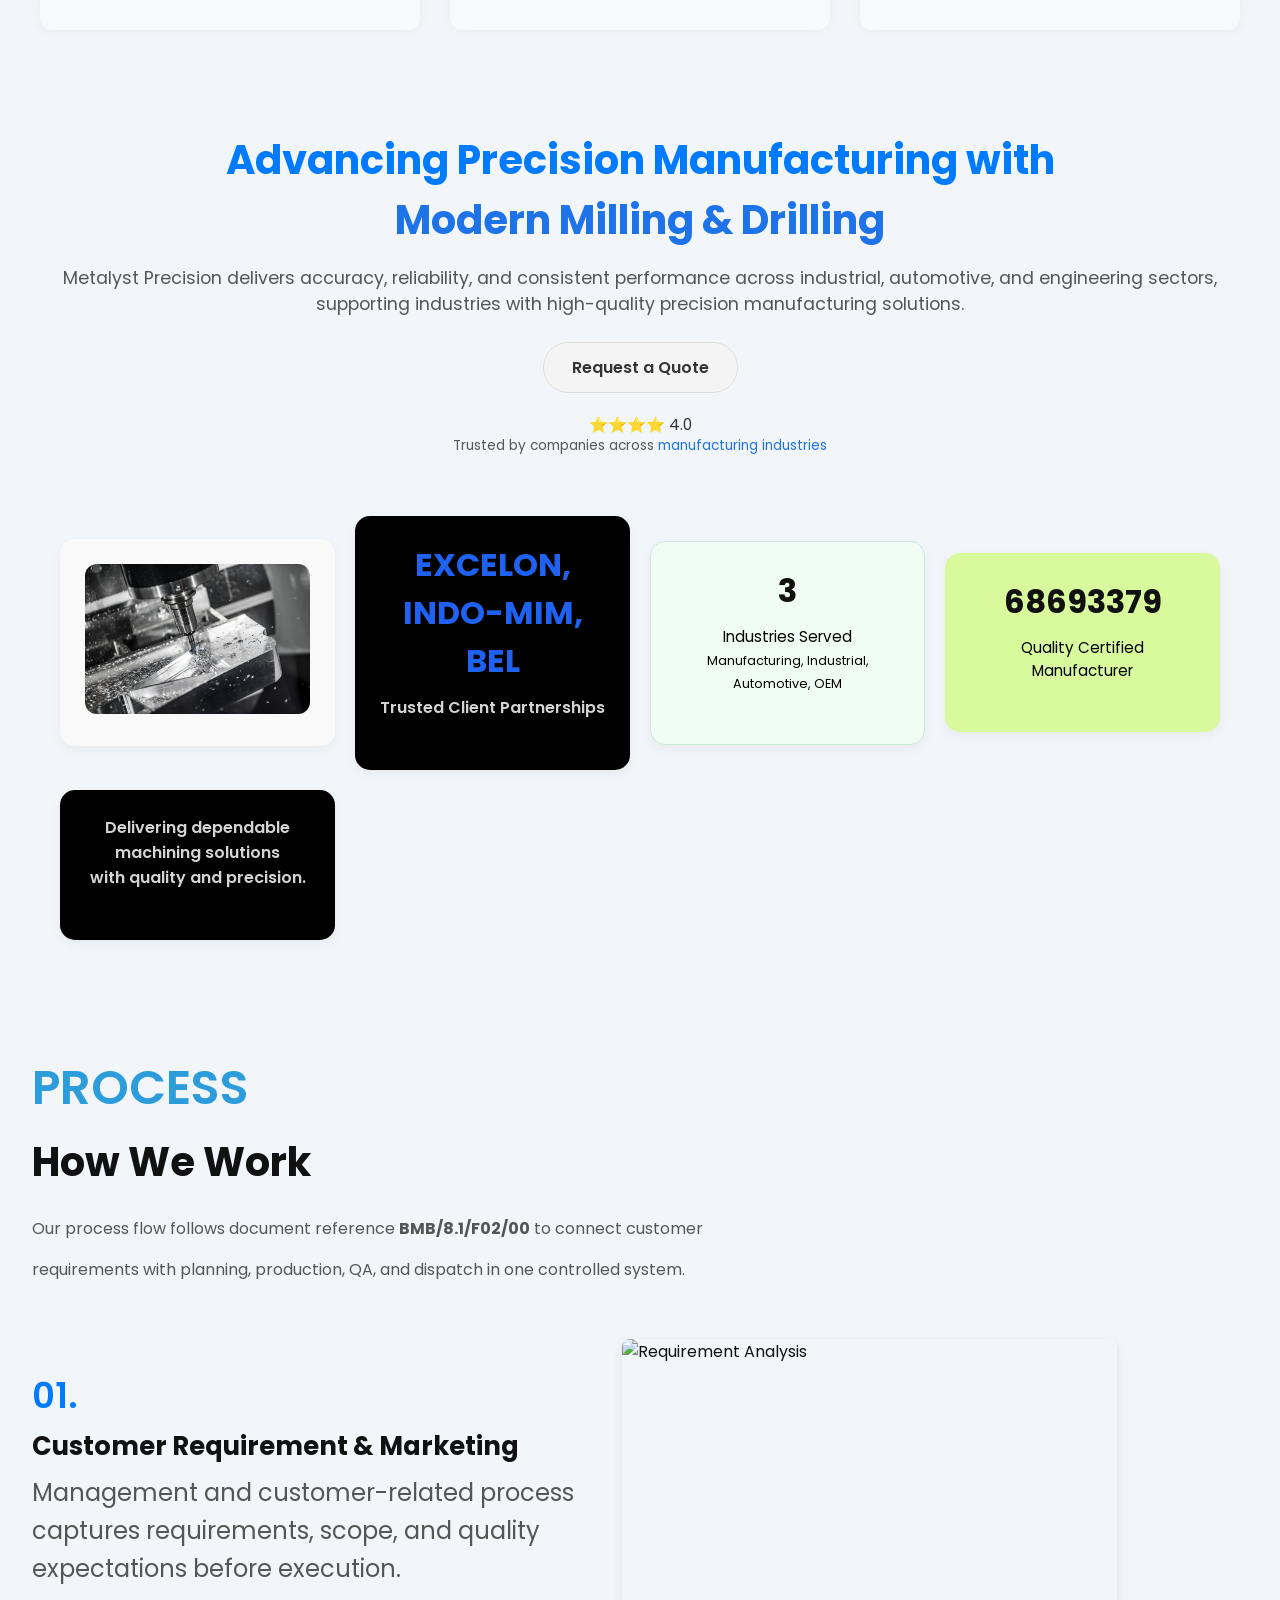
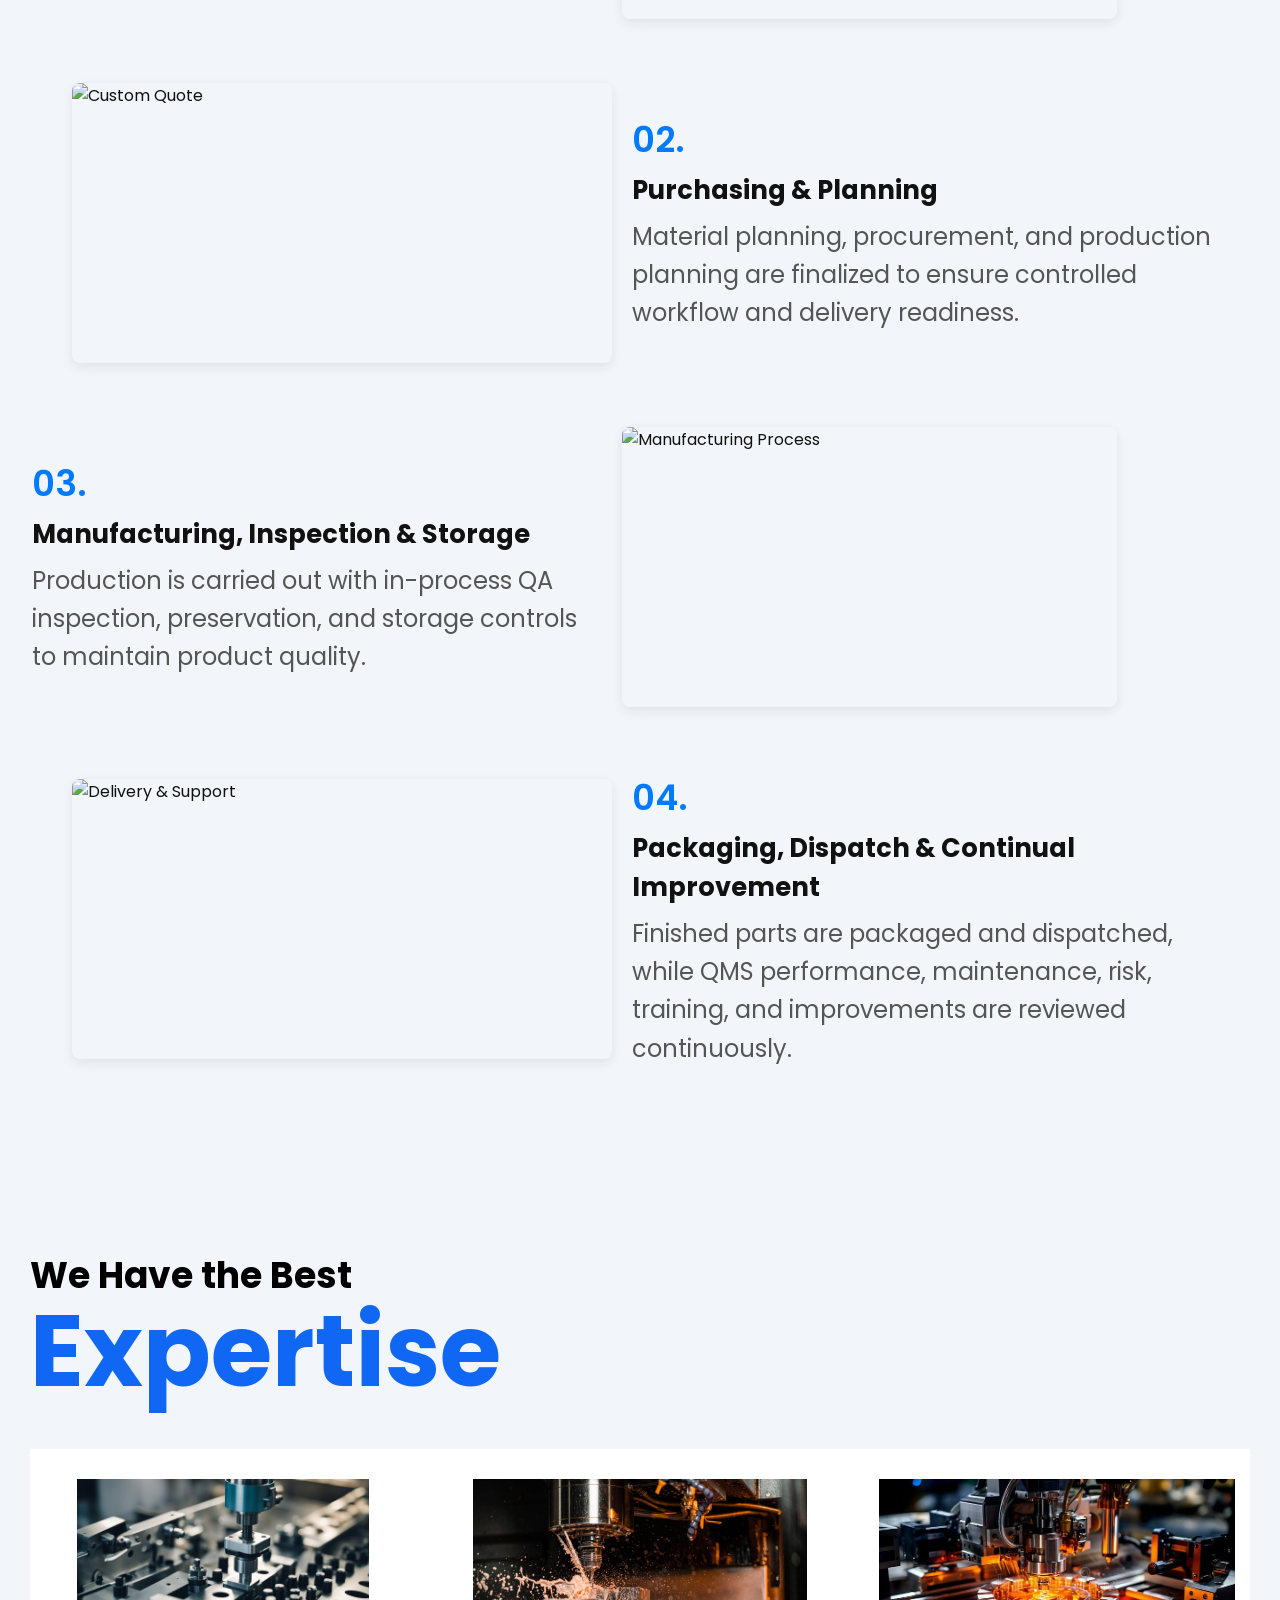
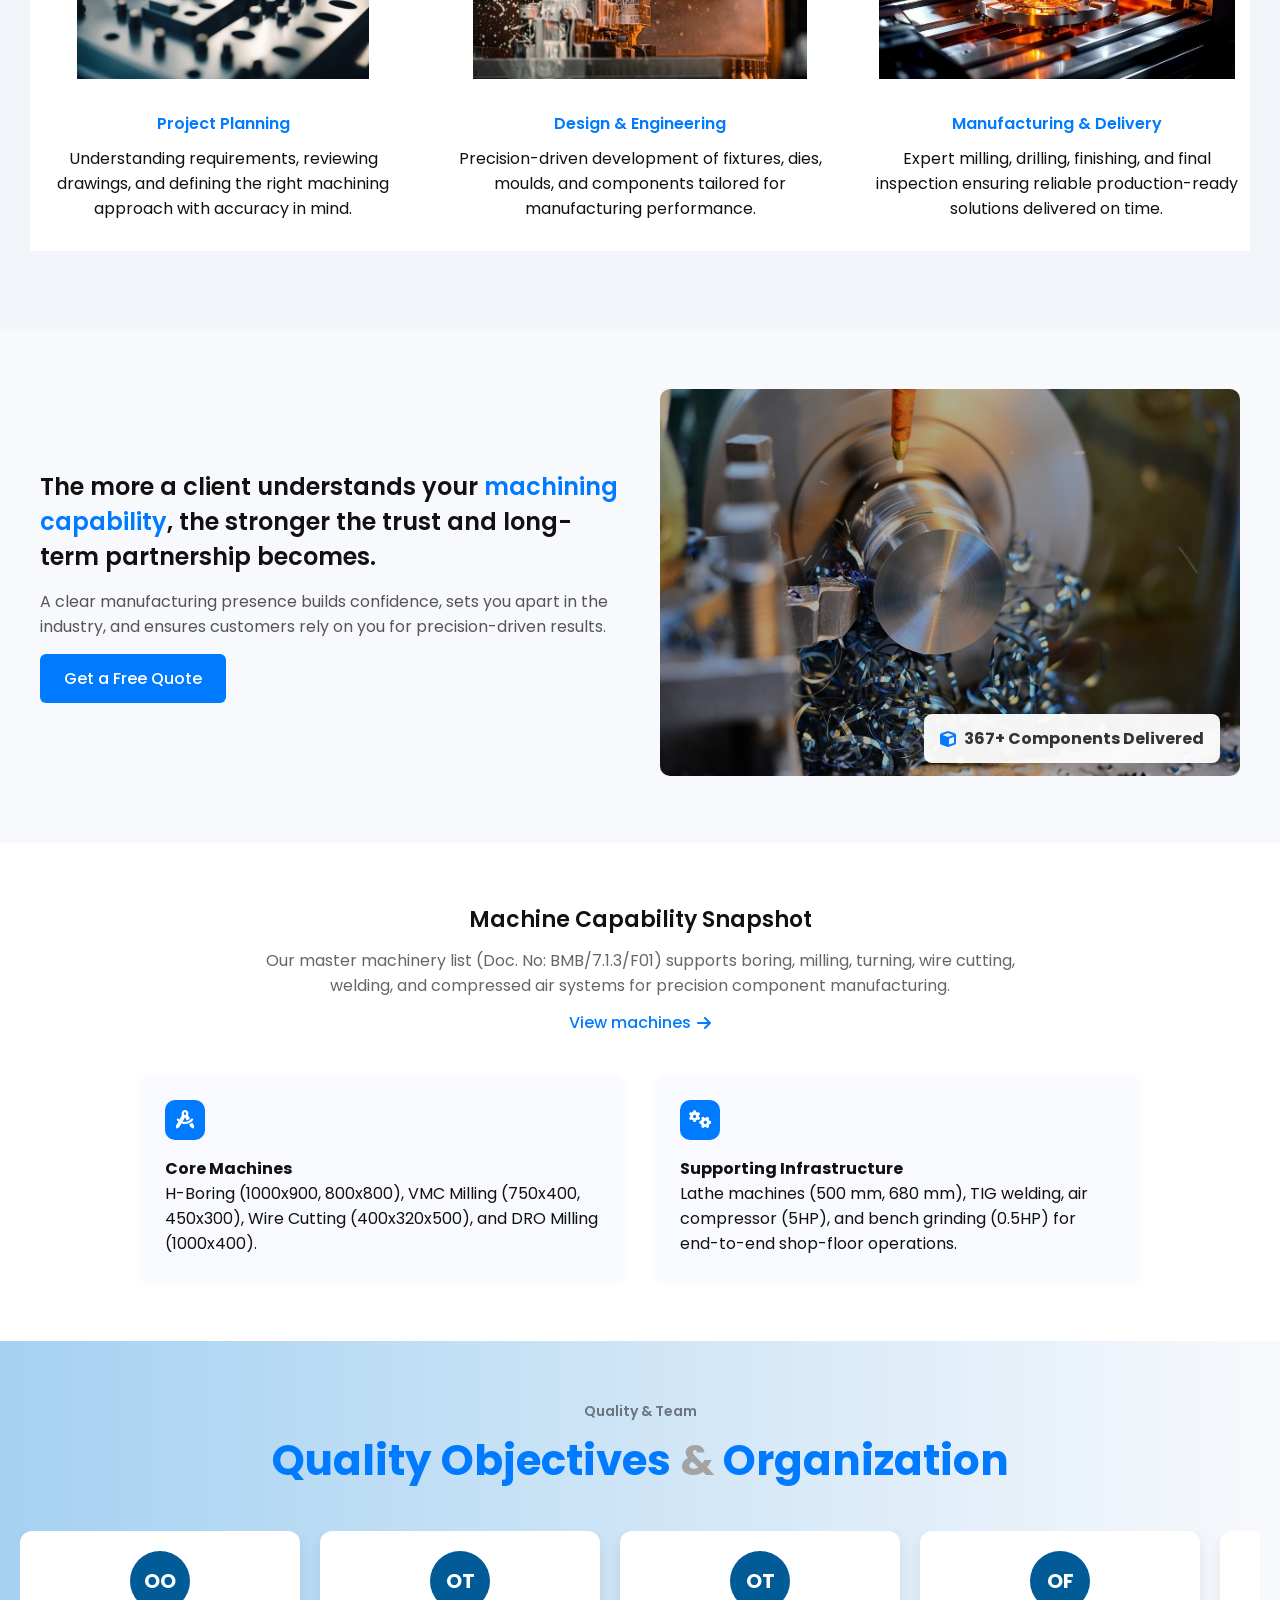
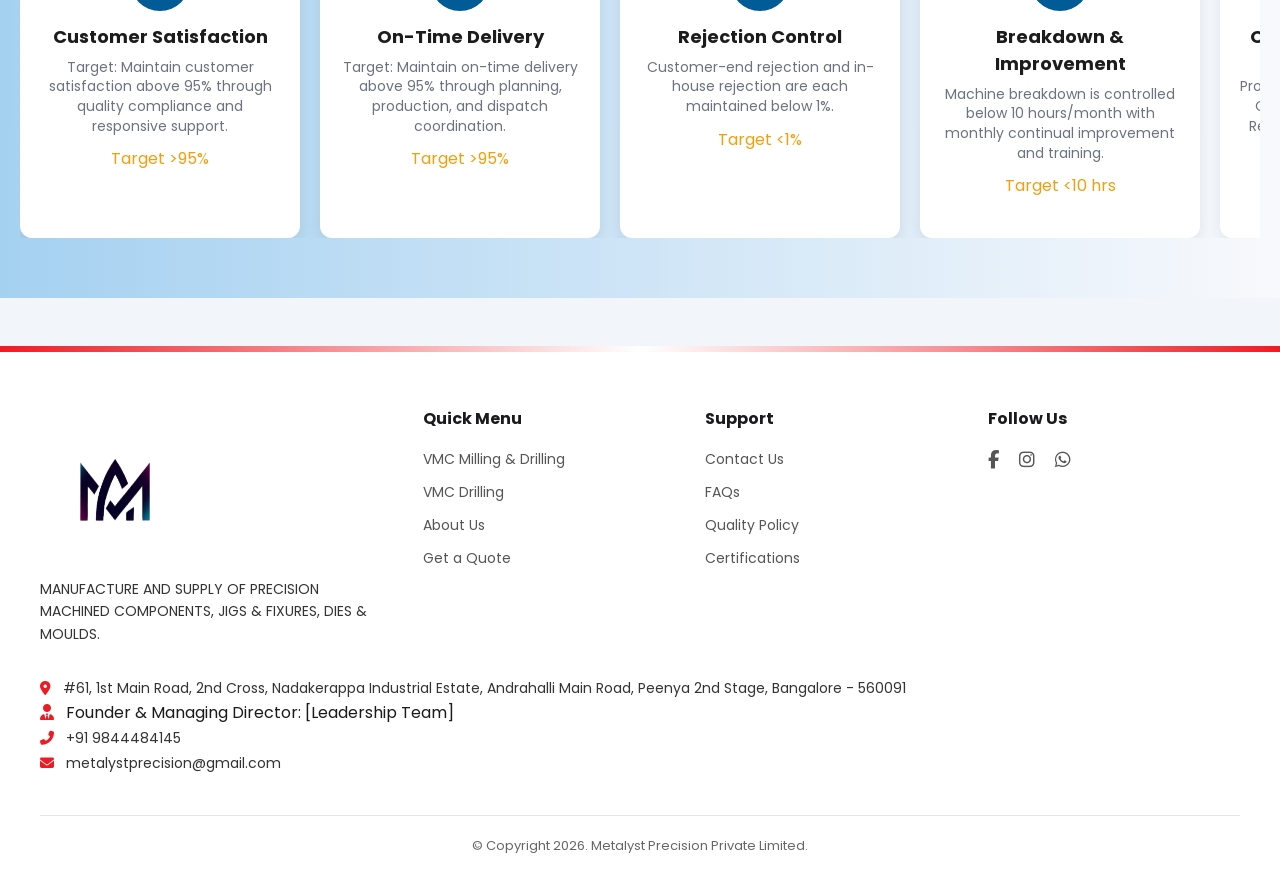
==== commit 0339c52c: "modify the img in home" ====
--- a/index.html
+++ b/index.html
@@ -294,87 +294,7 @@
         color: #111;
       }
 
-      .cnc-gallery-section {
-        padding: 70px 20px;
-        background: linear-gradient(180deg, #f3f7ff 0%, #ffffff 100%);
-      }
-
-      .cnc-gallery-wrap {
-        max-width: 1200px;
-        margin: 0 auto;
-      }
-
-      .cnc-gallery-head {
-        text-align: center;
-        margin-bottom: 28px;
-        font-family: "Poppins", sans-serif;
-      }
-
-      .cnc-gallery-head h3 {
-        font-size: 2rem;
-        color: #111;
-        margin: 0 0 10px;
-      }
-
-      .cnc-gallery-head p {
-        margin: 0;
-        color: #5f6470;
-        font-size: 1rem;
-      }
-
-      .cnc-gallery-grid {
-        display: grid;
-        grid-template-columns: repeat(3, minmax(0, 1fr));
-        gap: 16px;
-      }
-
-      .cnc-gallery-card {
-        margin: 0;
-        border-radius: 14px;
-        overflow: hidden;
-        position: relative;
-        box-shadow: 0 10px 24px rgba(0, 0, 0, 0.12);
-      }
-
-      .cnc-gallery-card img {
-        width: 100%;
-        height: 240px;
-        display: block;
-        object-fit: cover;
-        transition: transform 0.45s ease;
-      }
-
-      .cnc-gallery-card:hover img {
-        transform: scale(1.06);
-      }
-
-      .cnc-gallery-tag {
-        position: absolute;
-        left: 10px;
-        bottom: 10px;
-        background: rgba(0, 0, 0, 0.68);
-        color: #fff;
-        border-radius: 999px;
-        padding: 6px 10px;
-        font-size: 0.8rem;
-        font-family: "Poppins", sans-serif;
-      }
-
-      @media (max-width: 980px) {
-        .cnc-gallery-grid {
-          grid-template-columns: repeat(2, minmax(0, 1fr));
-        }
-      }
-
-      @media (max-width: 560px) {
-        .cnc-gallery-grid {
-          grid-template-columns: 1fr;
-        }
-
-        .cnc-gallery-card img {
-          height: 210px;
-        }
-      }
+      
     </style>
   </head>
   <body>
@@ -429,9 +349,7 @@
 
           <div class="hero-cta-row">
             <a href="contact.html" class="hero-btn primary">Request a Quote</a>
-            <a href="ourmachine.html" class="hero-btn secondary"
-              >Explore Machines</a
-            >
+           
           </div>
         </div>
 
@@ -859,7 +777,7 @@
 
         <div class="awareness-image">
           <img
-            src="img/index/WhatsApp Image 2026-04-13 at 7.01.20 PM (1).jpeg"
+            src="img/index/Speed-CNC-machining-hero-2048x1367-1.jpg"
             alt="Machining Services"
           />
 
@@ -909,73 +827,7 @@
       </div>
     </section>
 
-    <section class="cnc-gallery-section" id="cnc-gallery">
-      <div class="cnc-gallery-wrap">
-        <div class="cnc-gallery-head">
-          <h3>CNC Components Visual Gallery</h3>
-          <p>
-            Internet-sourced factory visuals showing milling, turning, and
-            precision machining workflows.
-          </p>
-        </div>
-
-        <div class="cnc-gallery-grid">
-          <figure class="cnc-gallery-card">
-            <img
-              src="img/index/WhatsApp Image 2026-04-13 at 7.01.21 PM.jpeg"
-              alt="CNC spindle drilling a metal part"
-              loading="lazy"
-            />
-            <figcaption class="cnc-gallery-tag">Precision Drilling</figcaption>
-          </figure>
-
-          <figure class="cnc-gallery-card">
-            <img
-              src="img/index/WhatsApp Image 2026-04-13 at 7.01.21 PM (1).jpeg"
-              alt="Laser cutting sparks in metal fabrication"
-              loading="lazy"
-            />
-            <figcaption class="cnc-gallery-tag">Laser Cutting</figcaption>
-          </figure>
-
-          <figure class="cnc-gallery-card">
-            <img
-              src="img/index/WhatsApp Image 2026-04-14 at 8.06.40 AM.jpeg"
-              alt="Turning operation on a CNC lathe"
-              loading="lazy"
-            />
-            <figcaption class="cnc-gallery-tag">CNC Turning</figcaption>
-          </figure>
-
-          <figure class="cnc-gallery-card">
-            <img
-              src="img/index/IMG_0516.JPG.jpeg"
-              alt="VMC machine cutting aluminum component"
-              loading="lazy"
-            />
-            <figcaption class="cnc-gallery-tag">VMC Milling</figcaption>
-          </figure>
-
-          <figure class="cnc-gallery-card">
-            <img
-              src="img/index/IMG_2752.JPG.jpeg"
-              alt="Coolant-assisted metal machining process"
-              loading="lazy"
-            />
-            <figcaption class="cnc-gallery-tag">Coolant Machining</figcaption>
-          </figure>
-
-          <figure class="cnc-gallery-card">
-            <img
-              src="img/index/WhatsApp Image 2026-04-13 at 7.01.20 PM.jpeg"
-              alt="Industrial milling machine close-up"
-              loading="lazy"
-            />
-            <figcaption class="cnc-gallery-tag">Milling Setup</figcaption>
-          </figure>
-        </div>
-      </div>
-    </section>
+ 
 
     <section class="testimonial-section">
       <p class="section-label">Quality & Team</p>
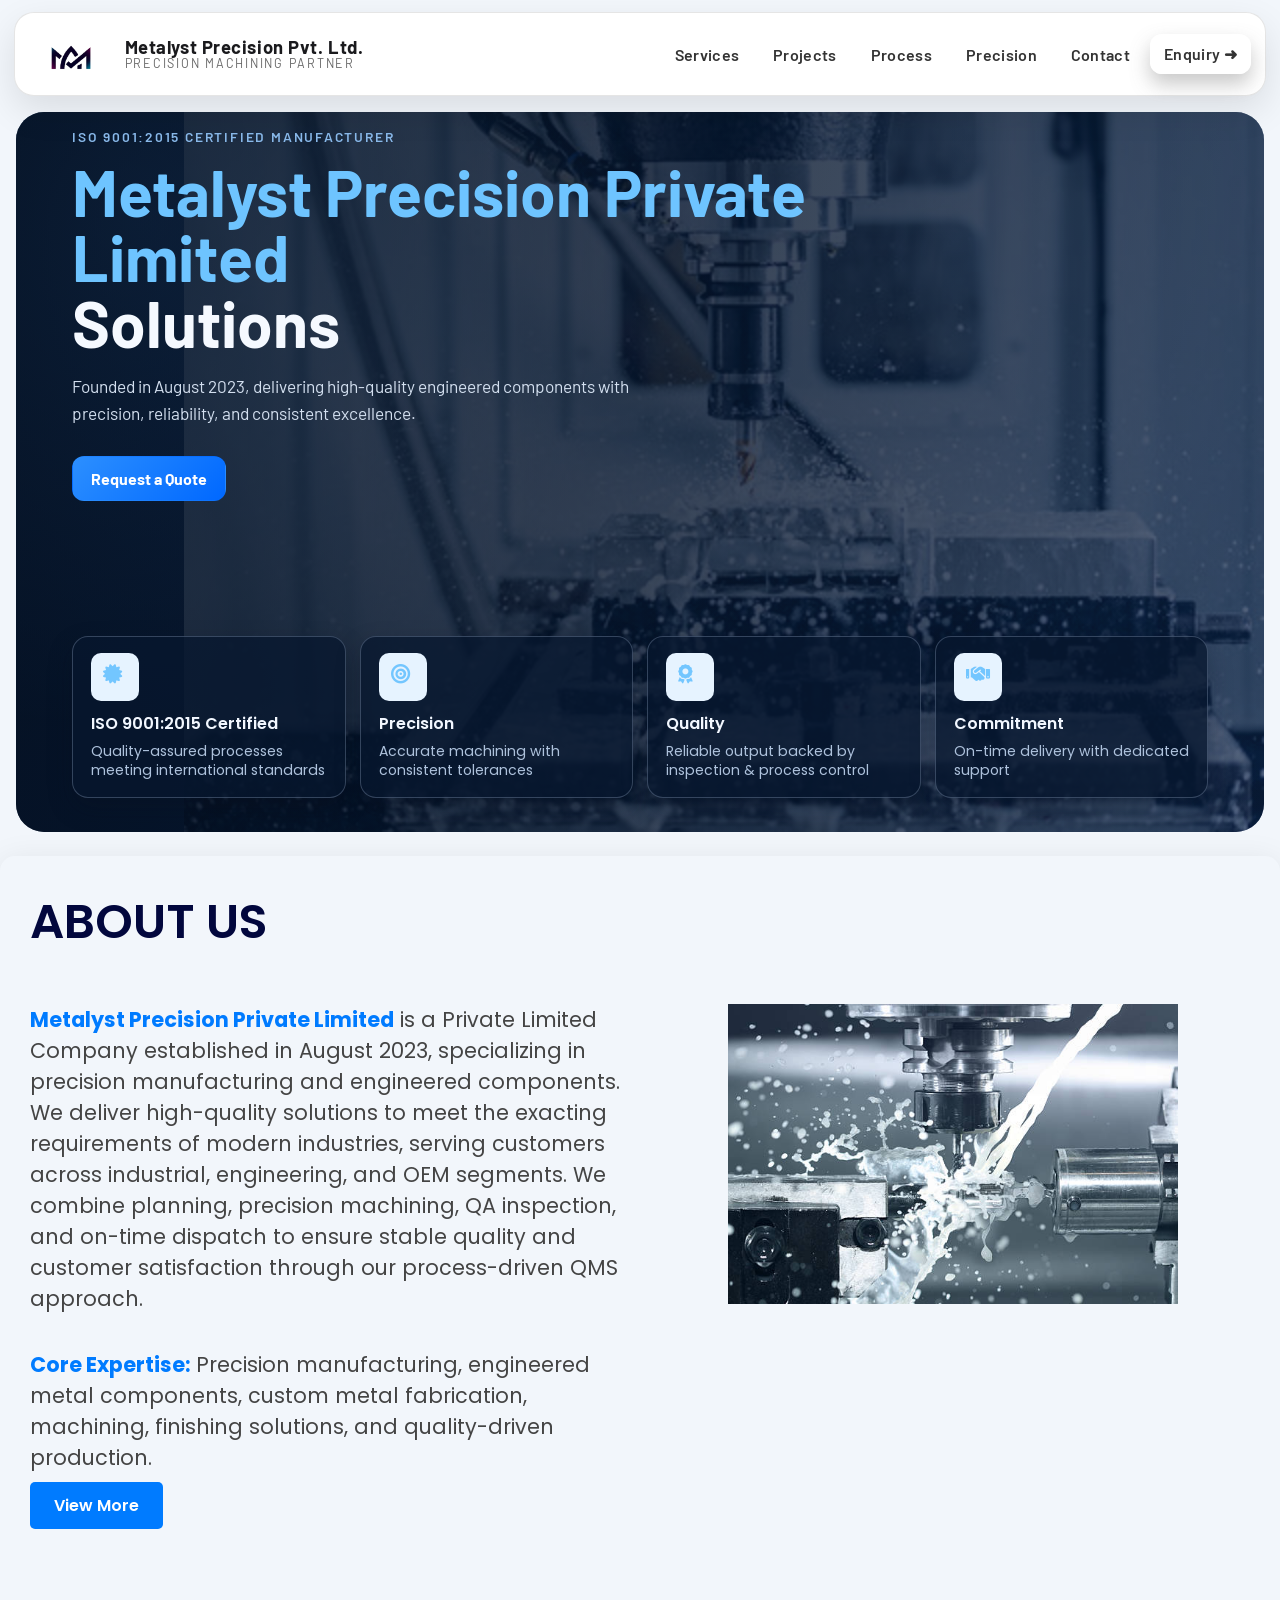
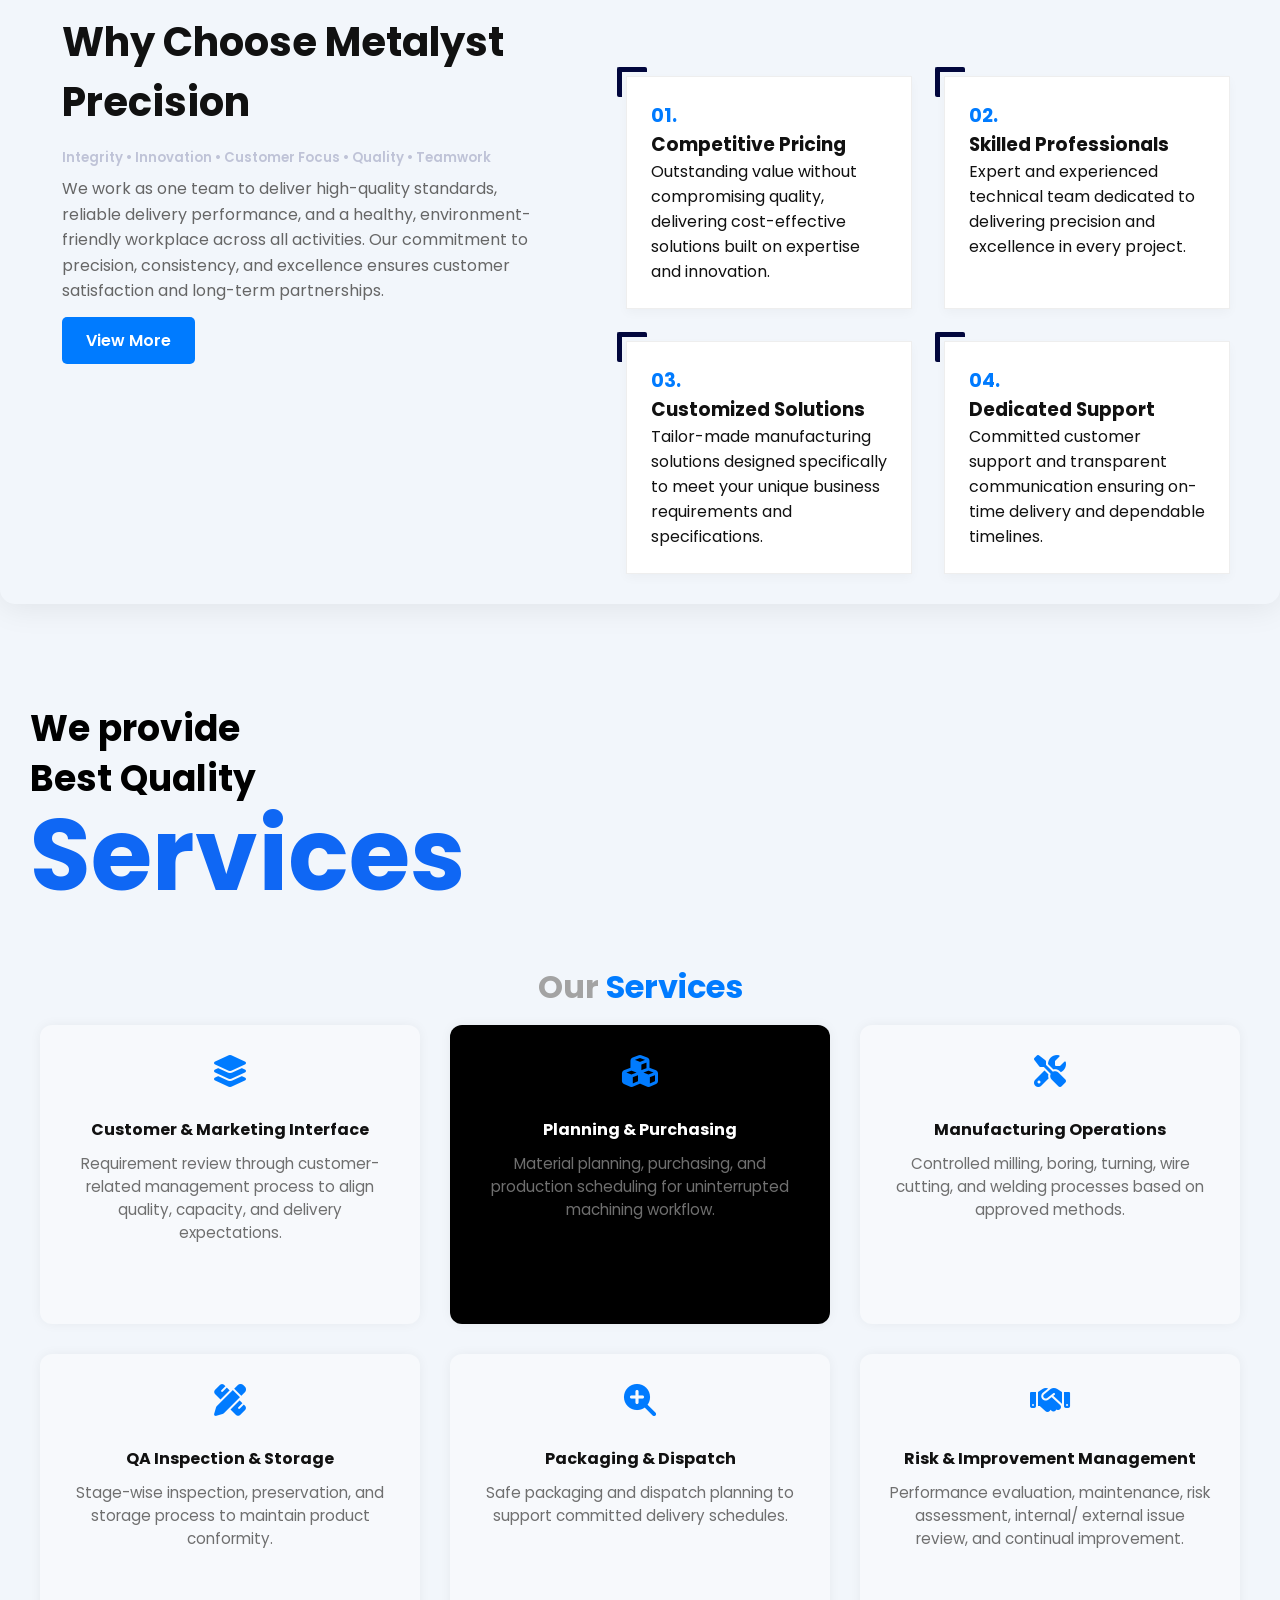
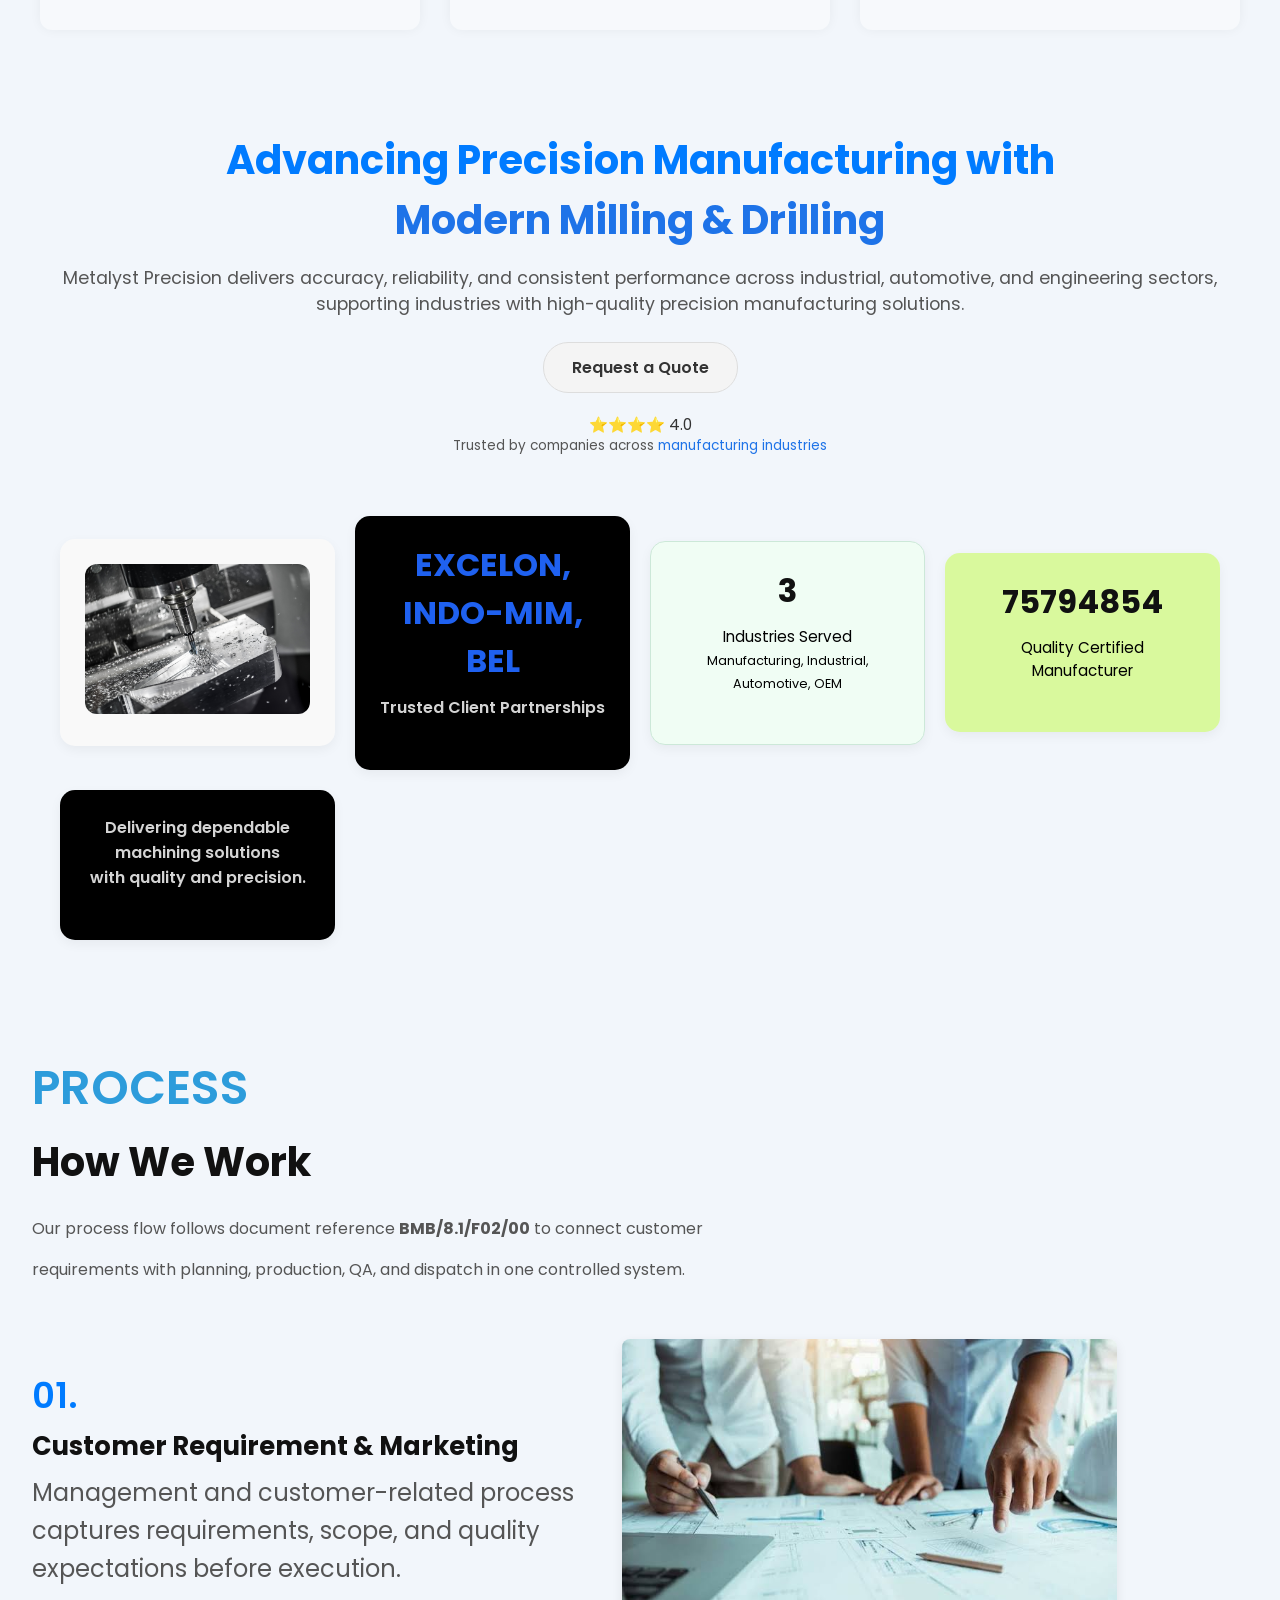
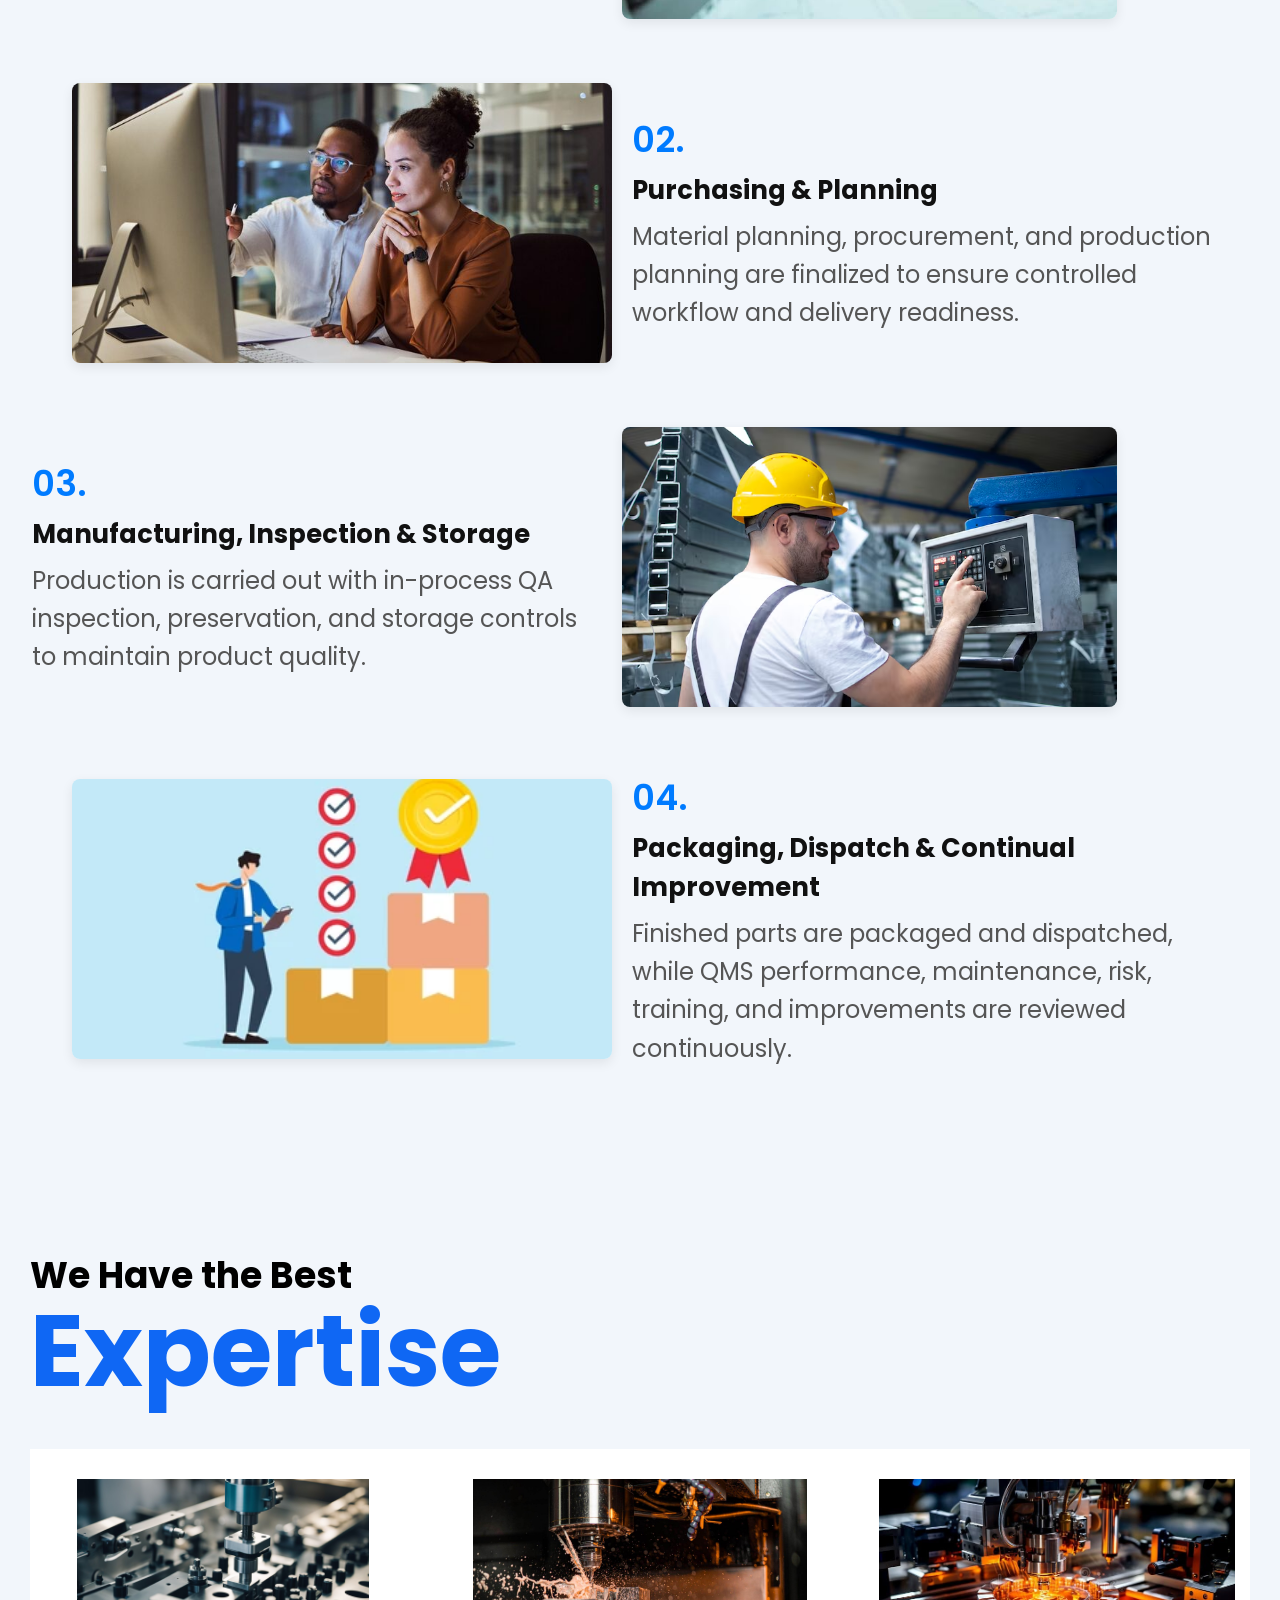
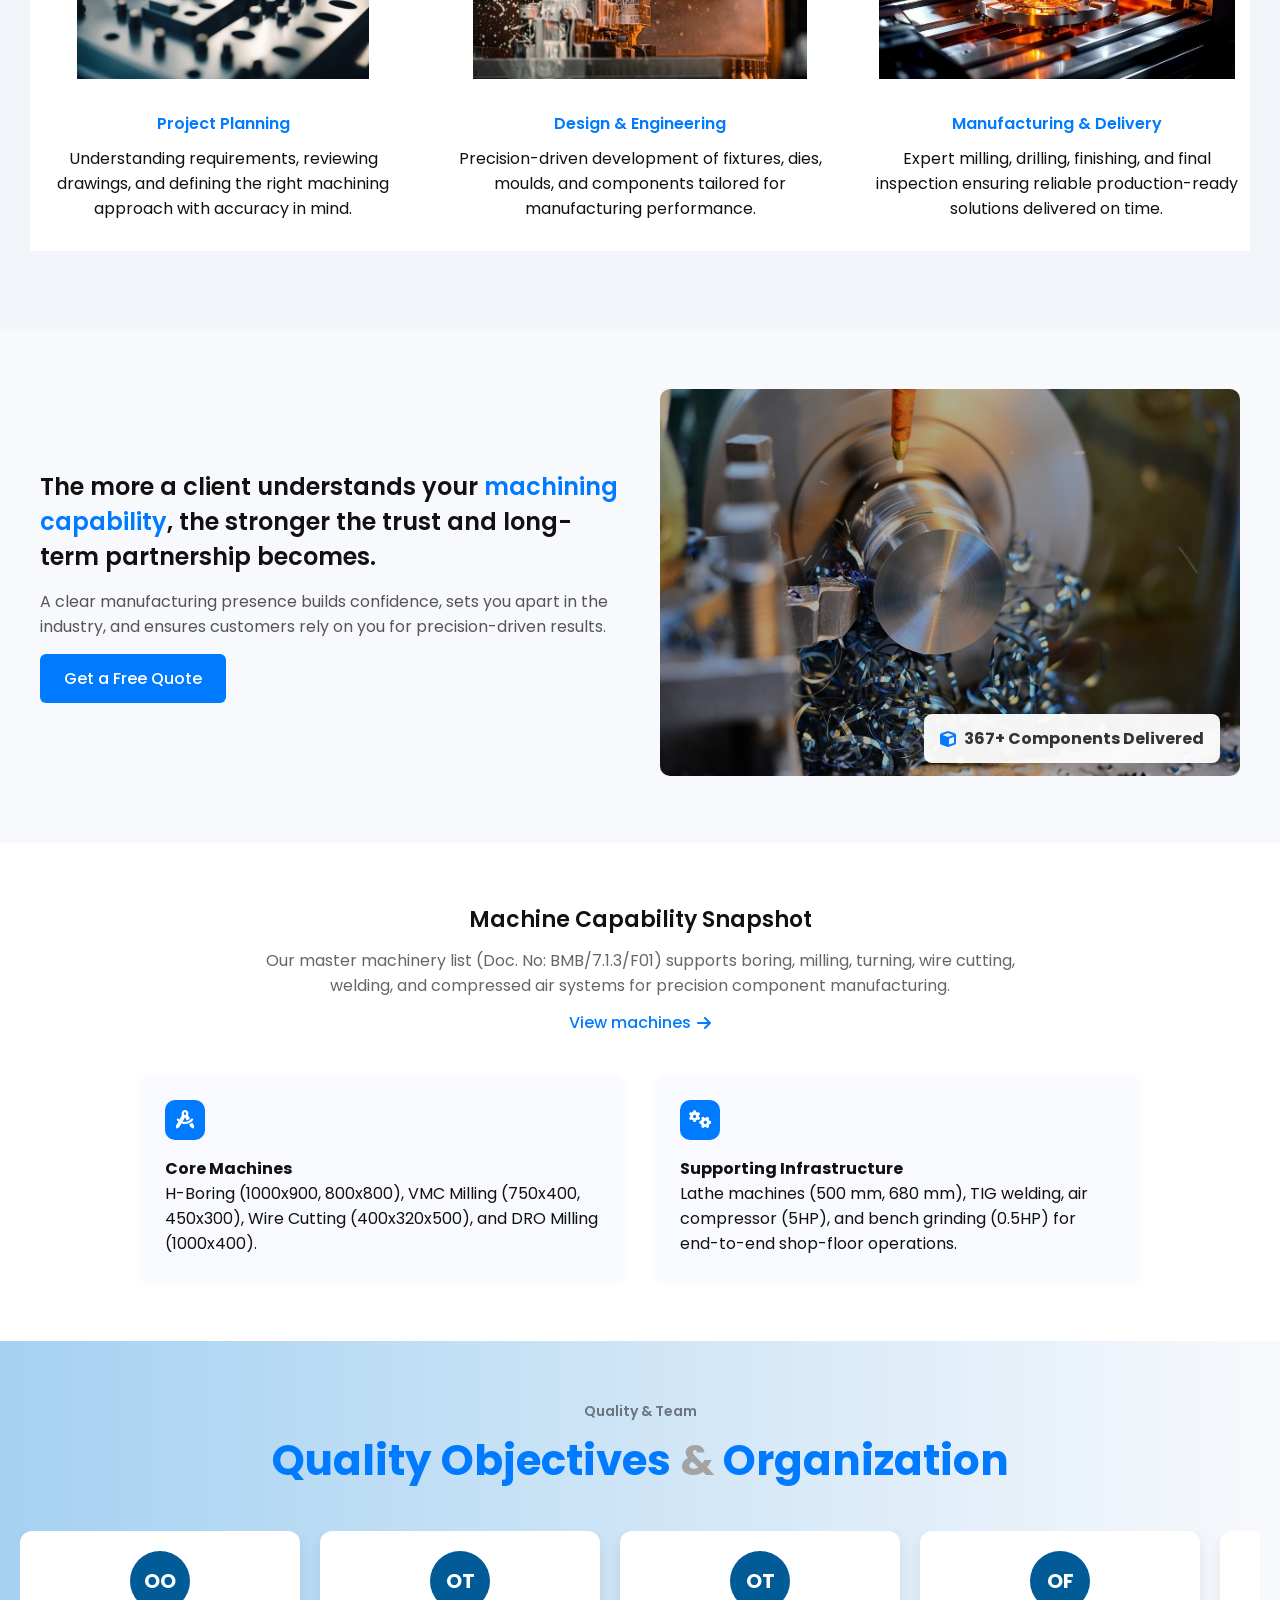
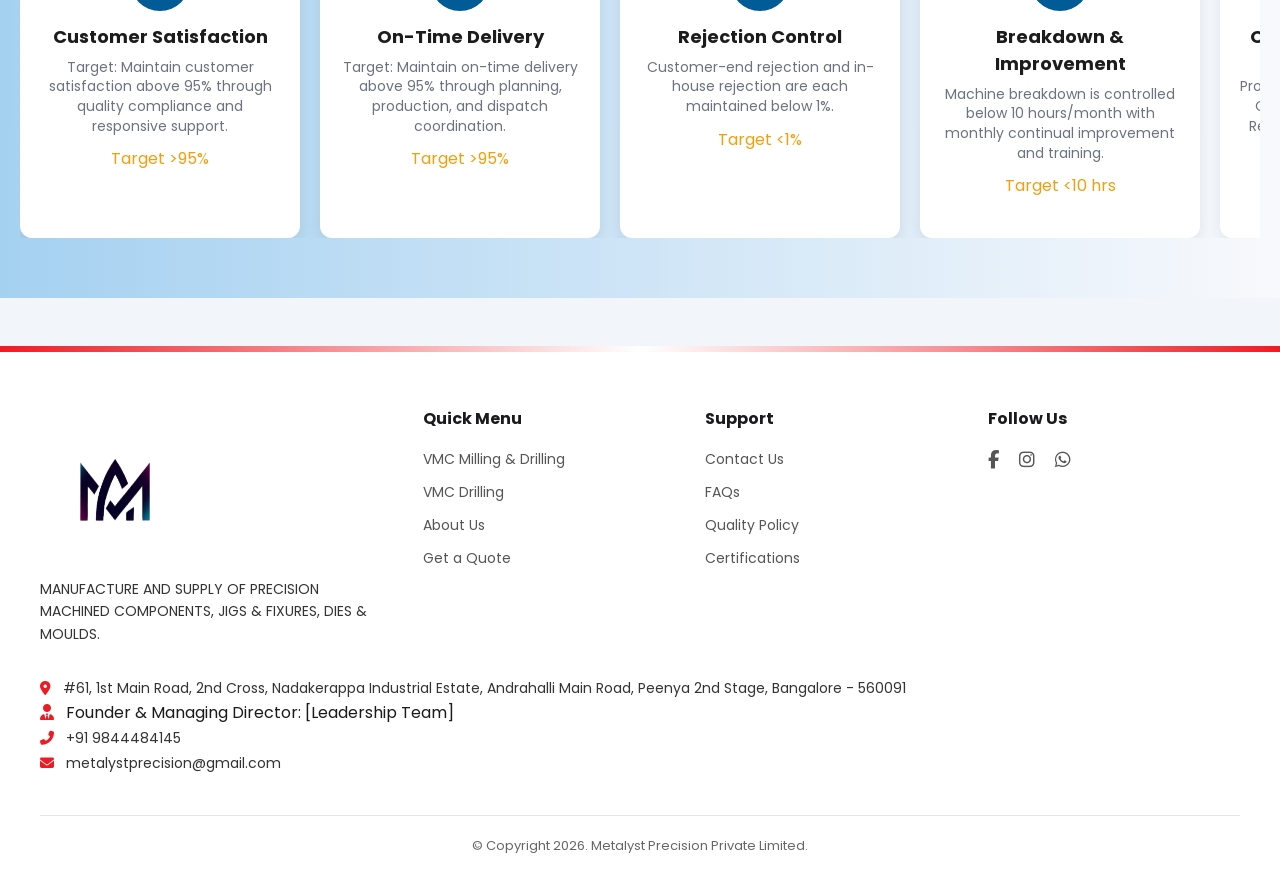
==== commit 397bf32f: "modify the process section" ====
--- a/index.html
+++ b/index.html
@@ -642,7 +642,7 @@
             </div>
             <div class="timeline-img">
               <img
-                src="img/index/WhatsApp Image 2026-04-13 at 7.01.20 PM (1).jpeg"
+                src="img/process/images.jpeg.jpg"
                 alt="Requirement Analysis"
               />
             </div>
@@ -660,7 +660,7 @@
             </div>
             <div class="timeline-img">
               <img
-                src="img/index/WhatsApp Image 2026-04-13 at 7.01.21 PM.jpeg"
+                src="img/process/business-training-night-planning-employees-talking-about-corporate-proposal-internet-dark-office-night-african-workers-working-partnership-web-with-computer-overtime_590464-87124.jpg"
                 alt="Custom Quote"
               />
             </div>
@@ -678,7 +678,7 @@
             </div>
             <div class="timeline-img">
               <img
-                src="img/index/WhatsApp Image 2026-04-13 at 7.01.21 PM (1).jpeg"
+                src="img/process/factory-worker-operating-industrial-machine-setting-parameters-computer_342744-133.jpg"
                 alt="Manufacturing Process"
               />
             </div>
@@ -697,7 +697,7 @@
             </div>
             <div class="timeline-img">
               <img
-                src="img/index/WhatsApp Image 2026-04-14 at 8.06.40 AM.jpeg"
+                src="img/process/flat-illustration-businessman-check-product-260nw-2539345811.webp"
                 alt="Delivery & Support"
               />
             </div>
--- a/style.css
+++ b/style.css
@@ -2155,7 +2155,7 @@
 }
 @media (max-width: 420px) {
   .footer-brand .logo {
-    max-width: 90px;
+    max-width: 200px;
     margin-bottom: 15px;
     height: 150px;
   }
